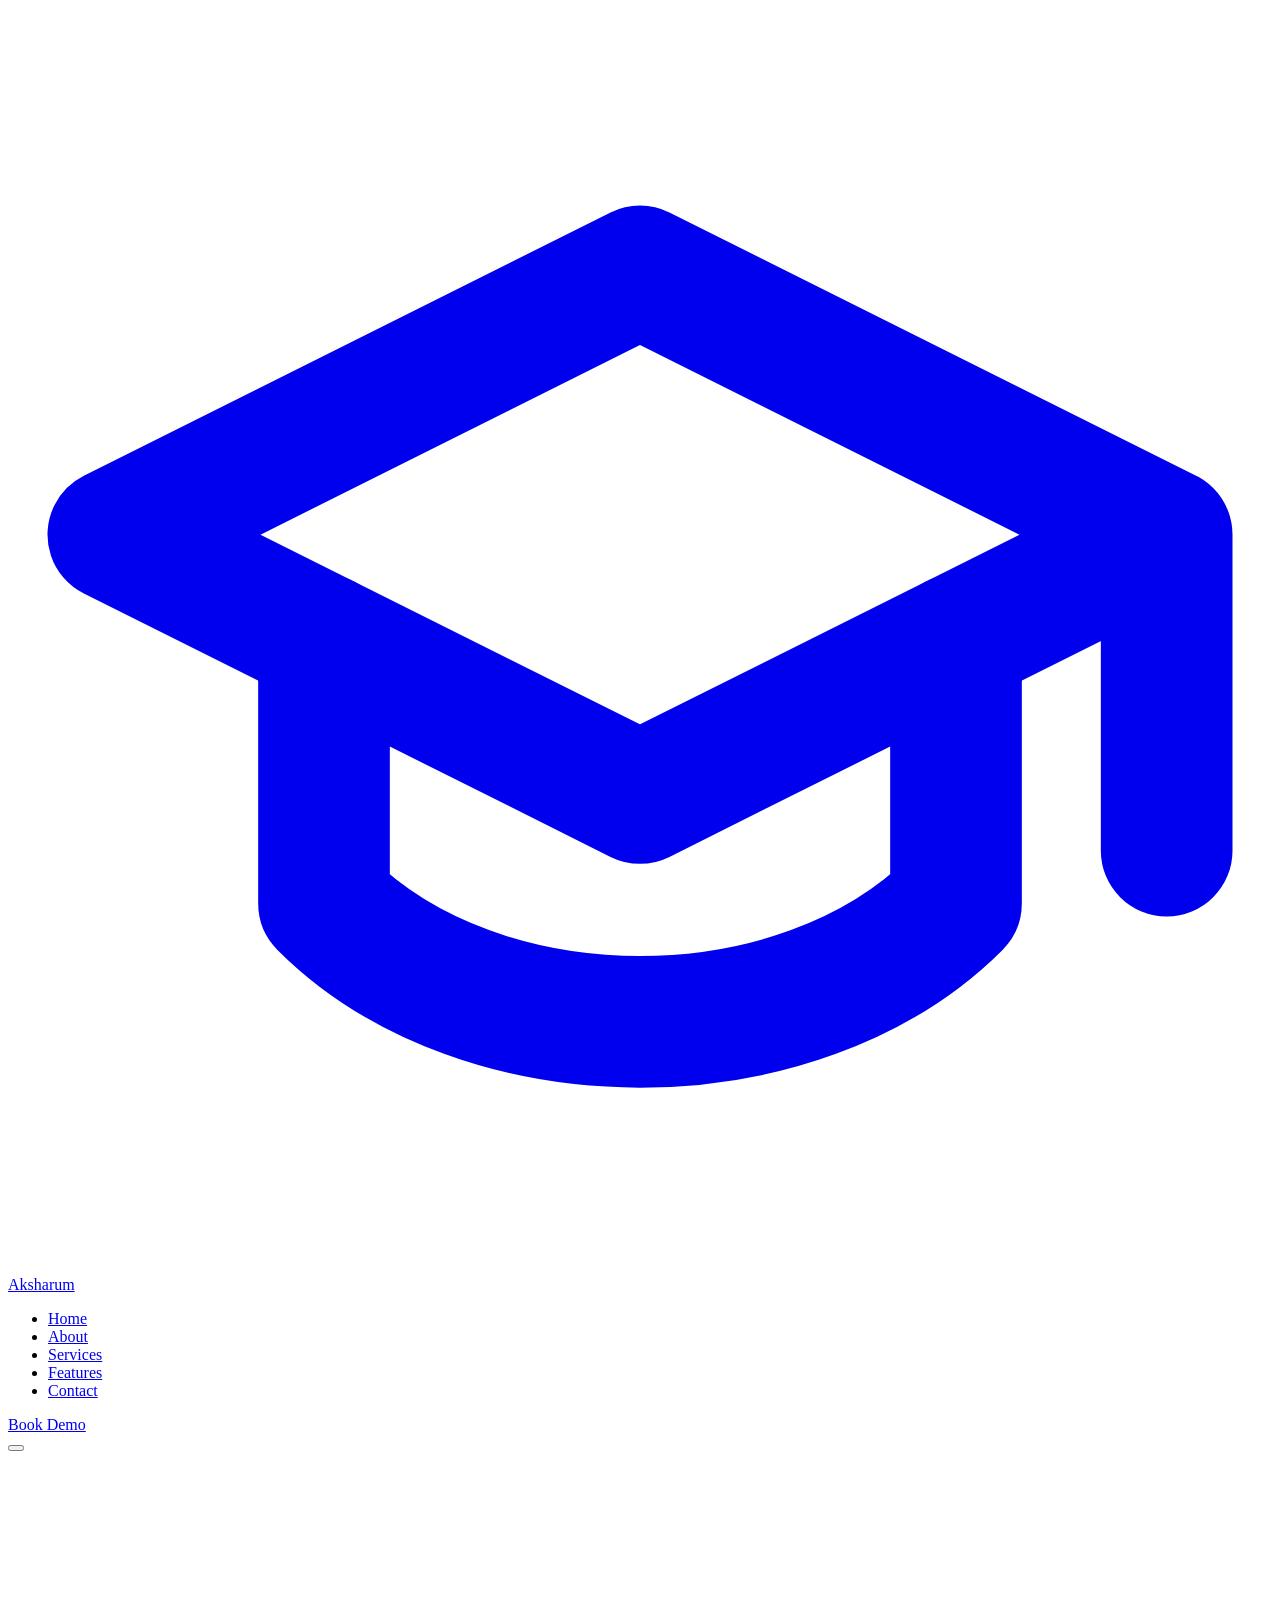
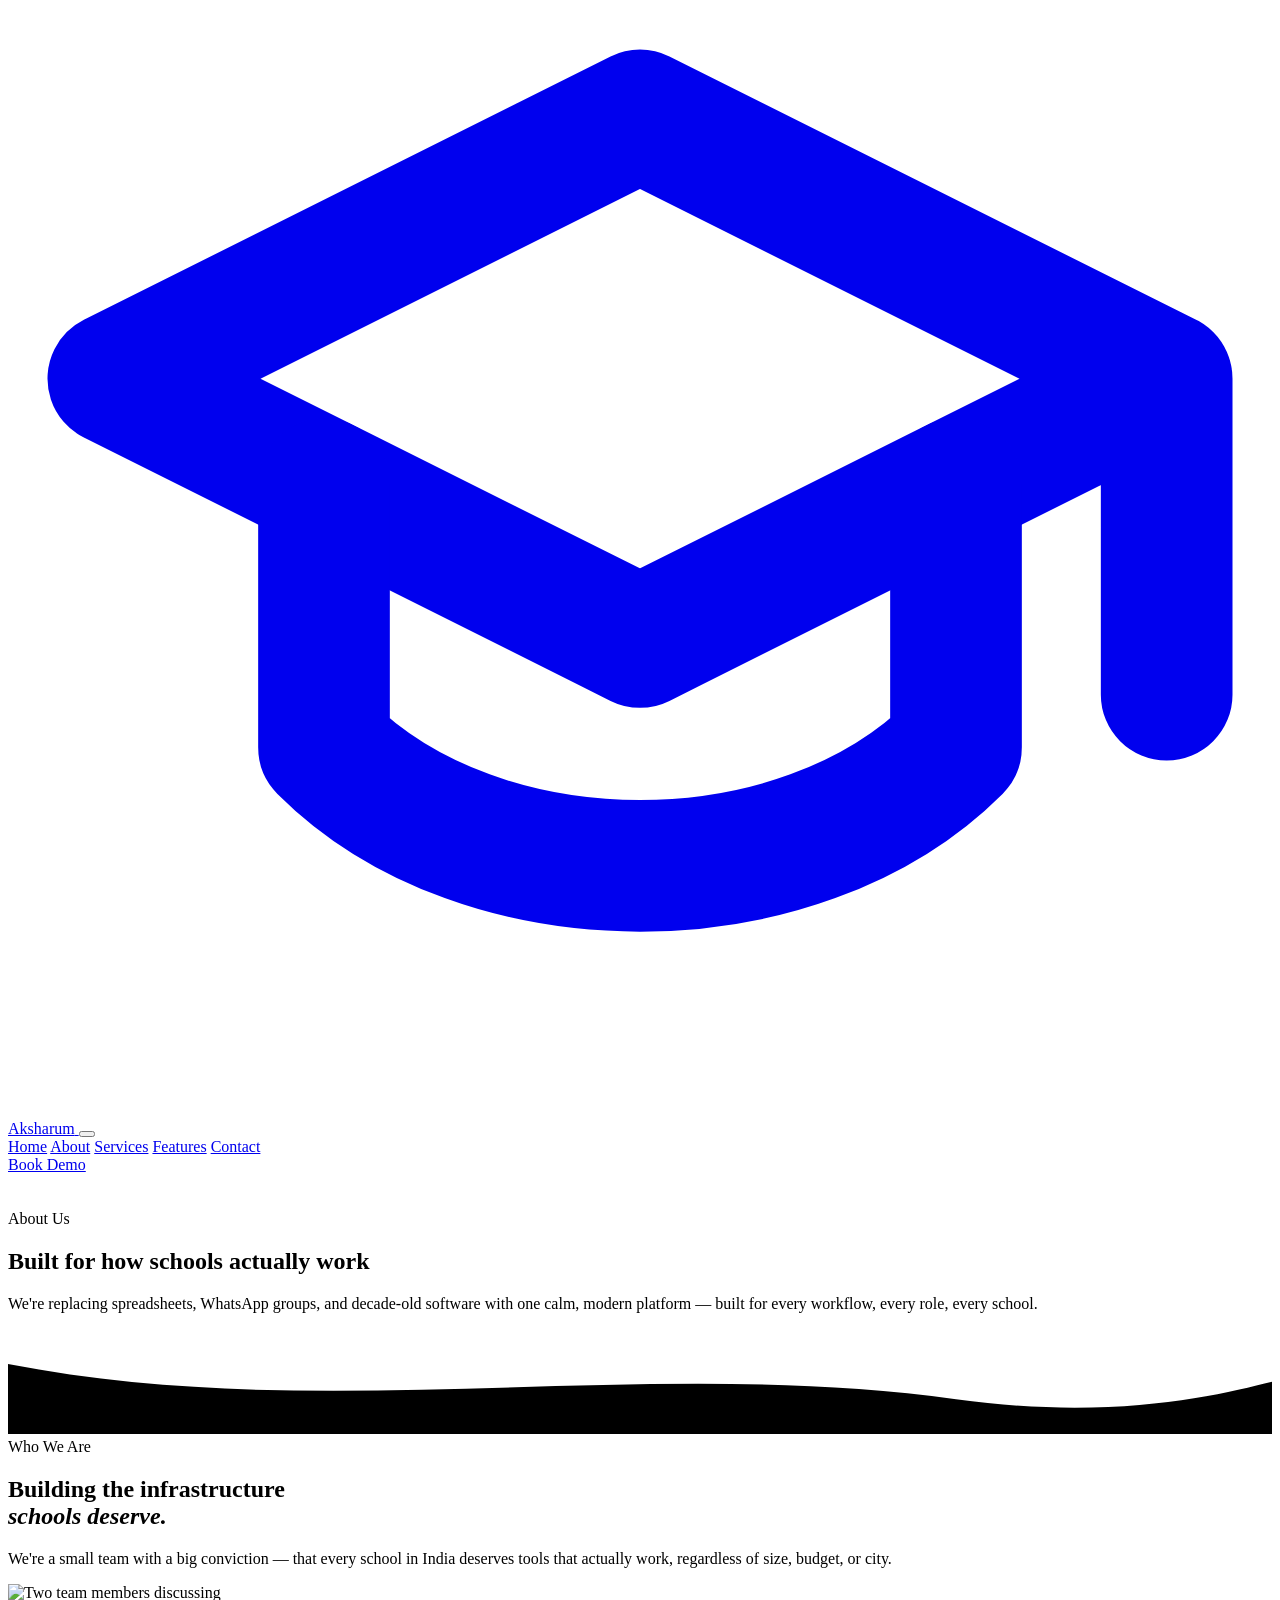
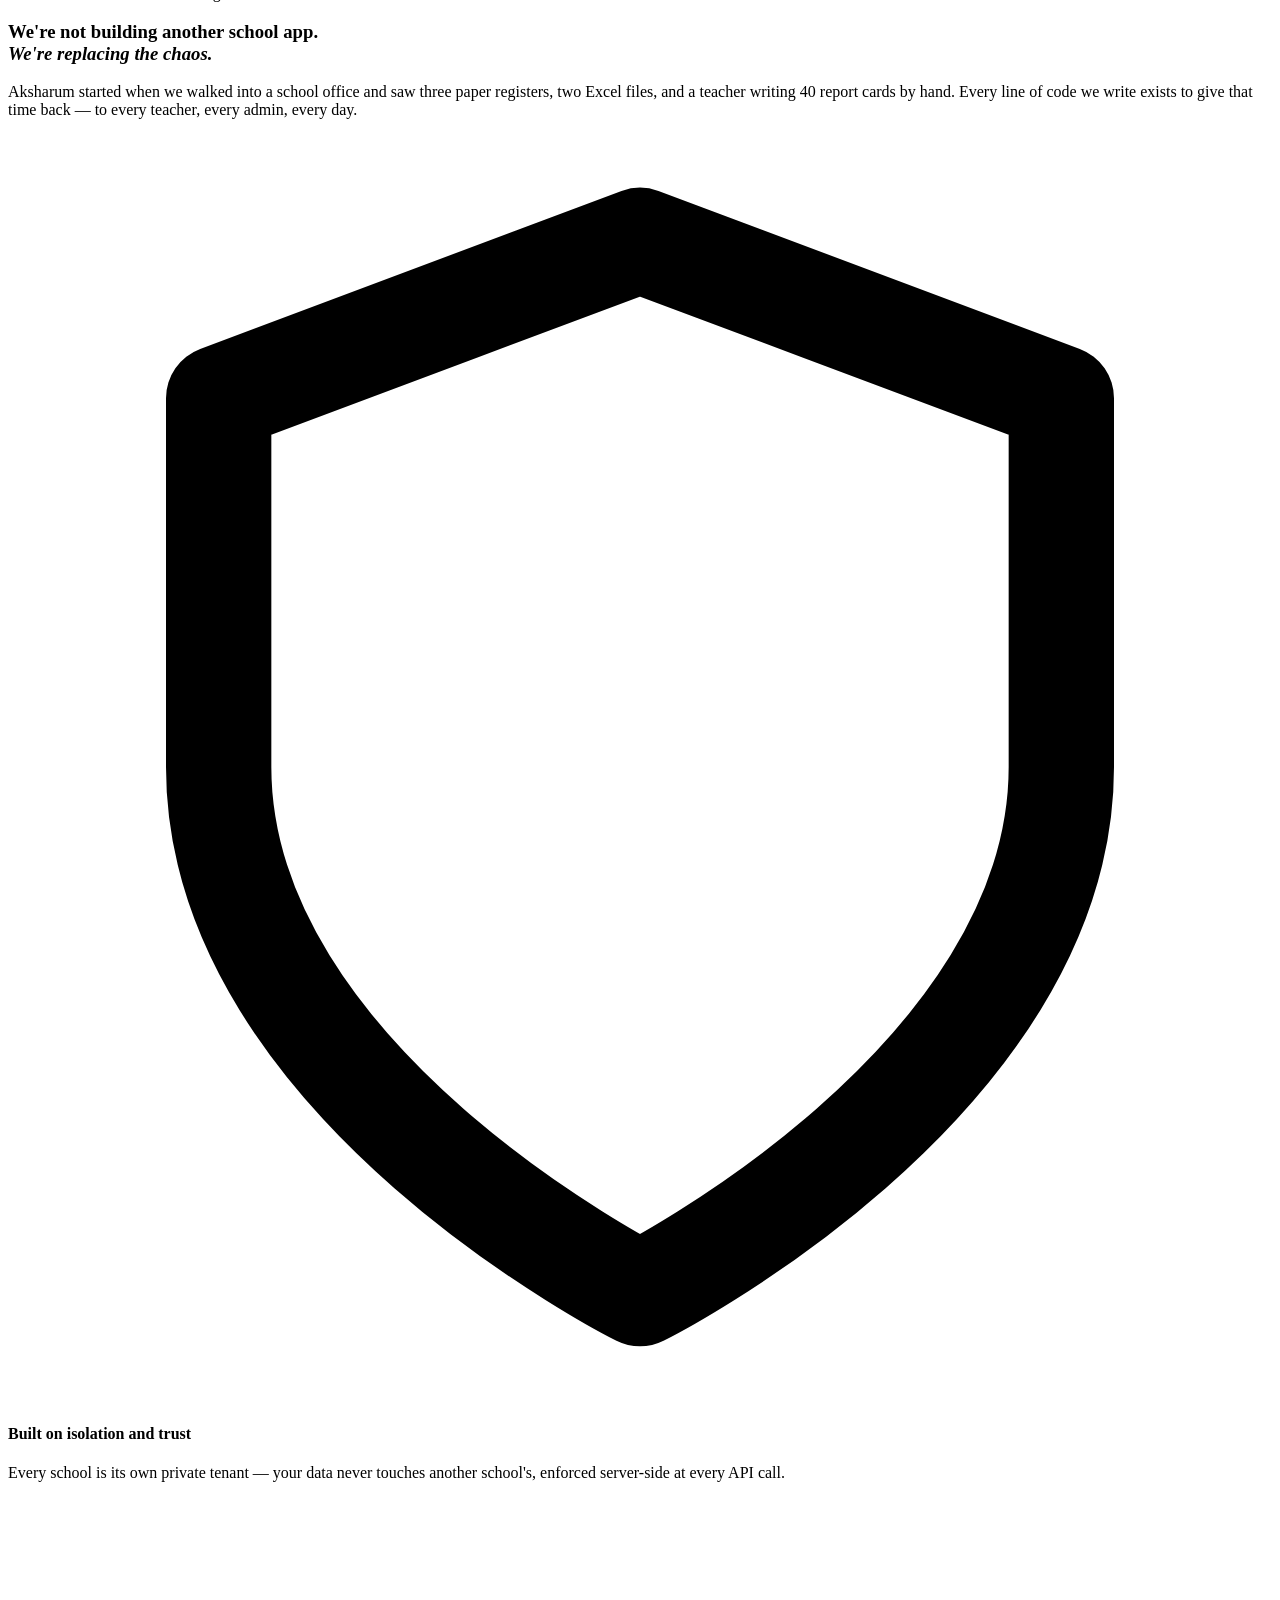
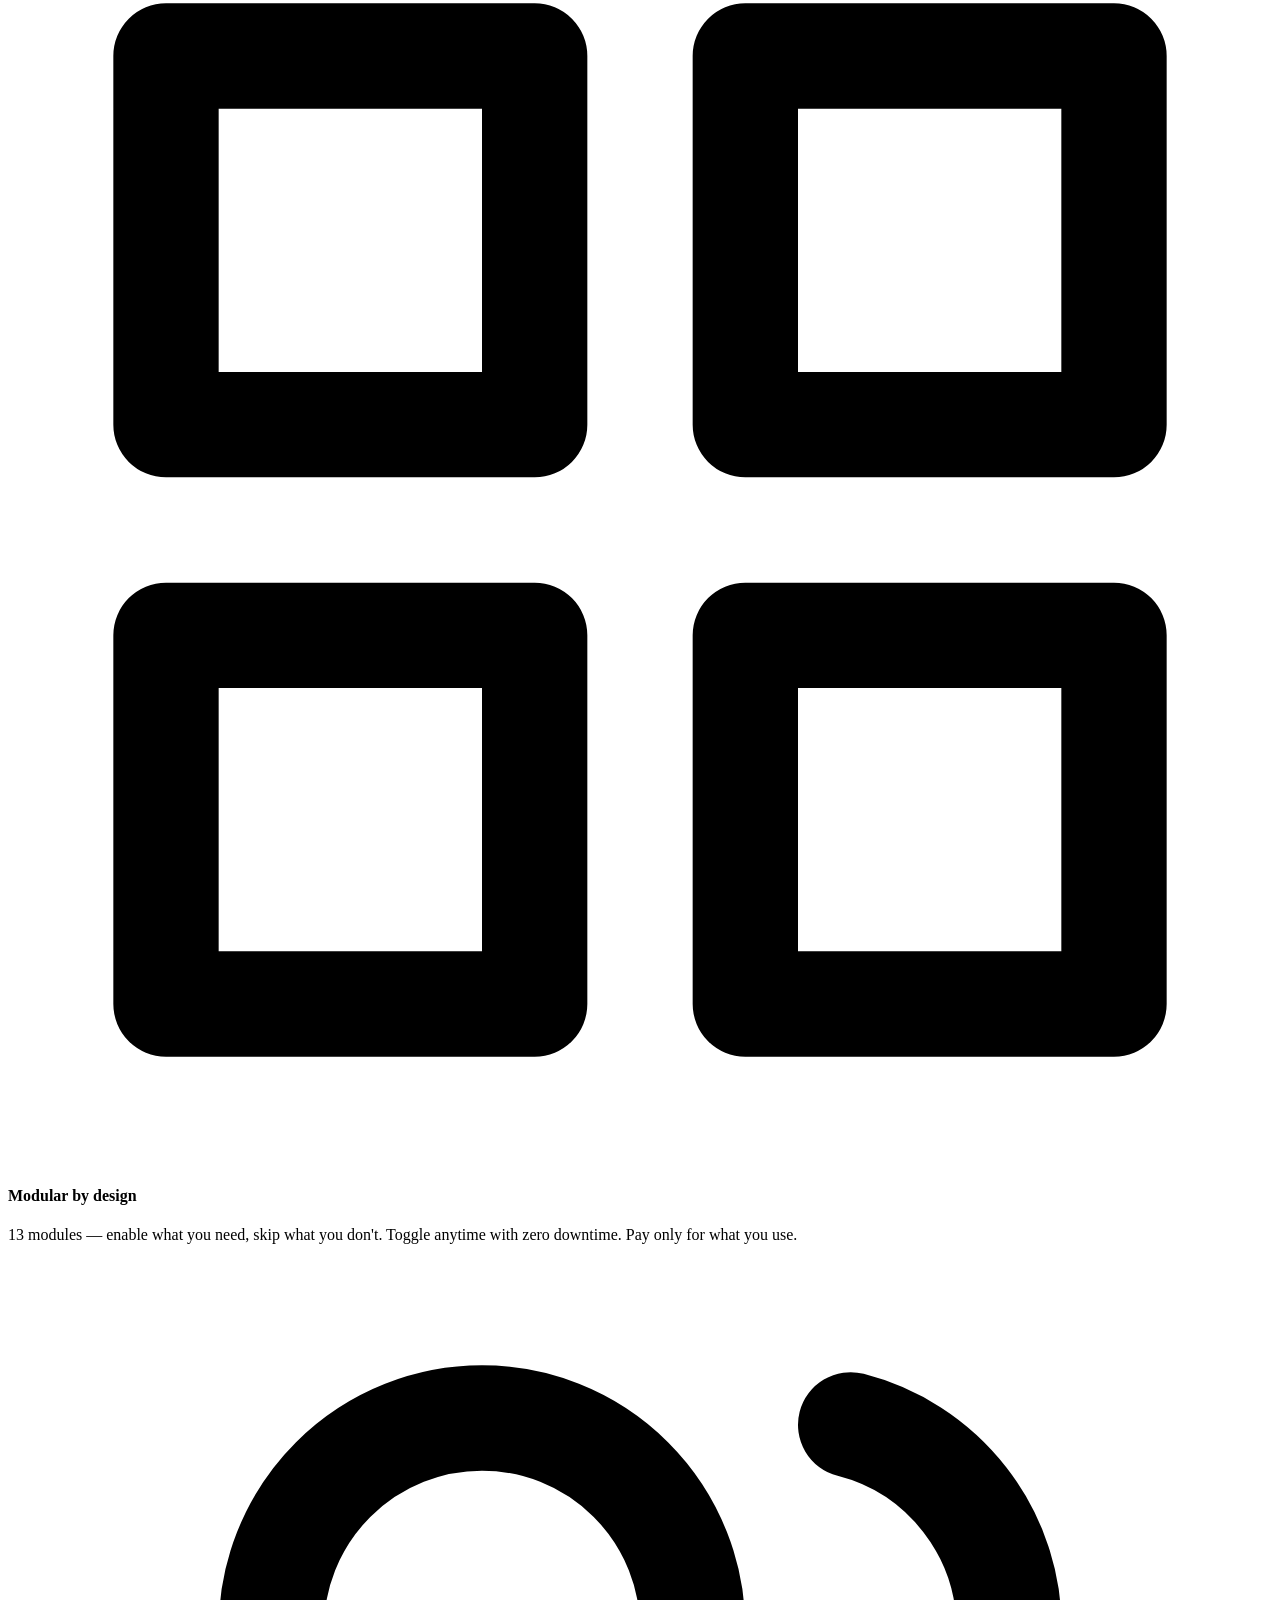
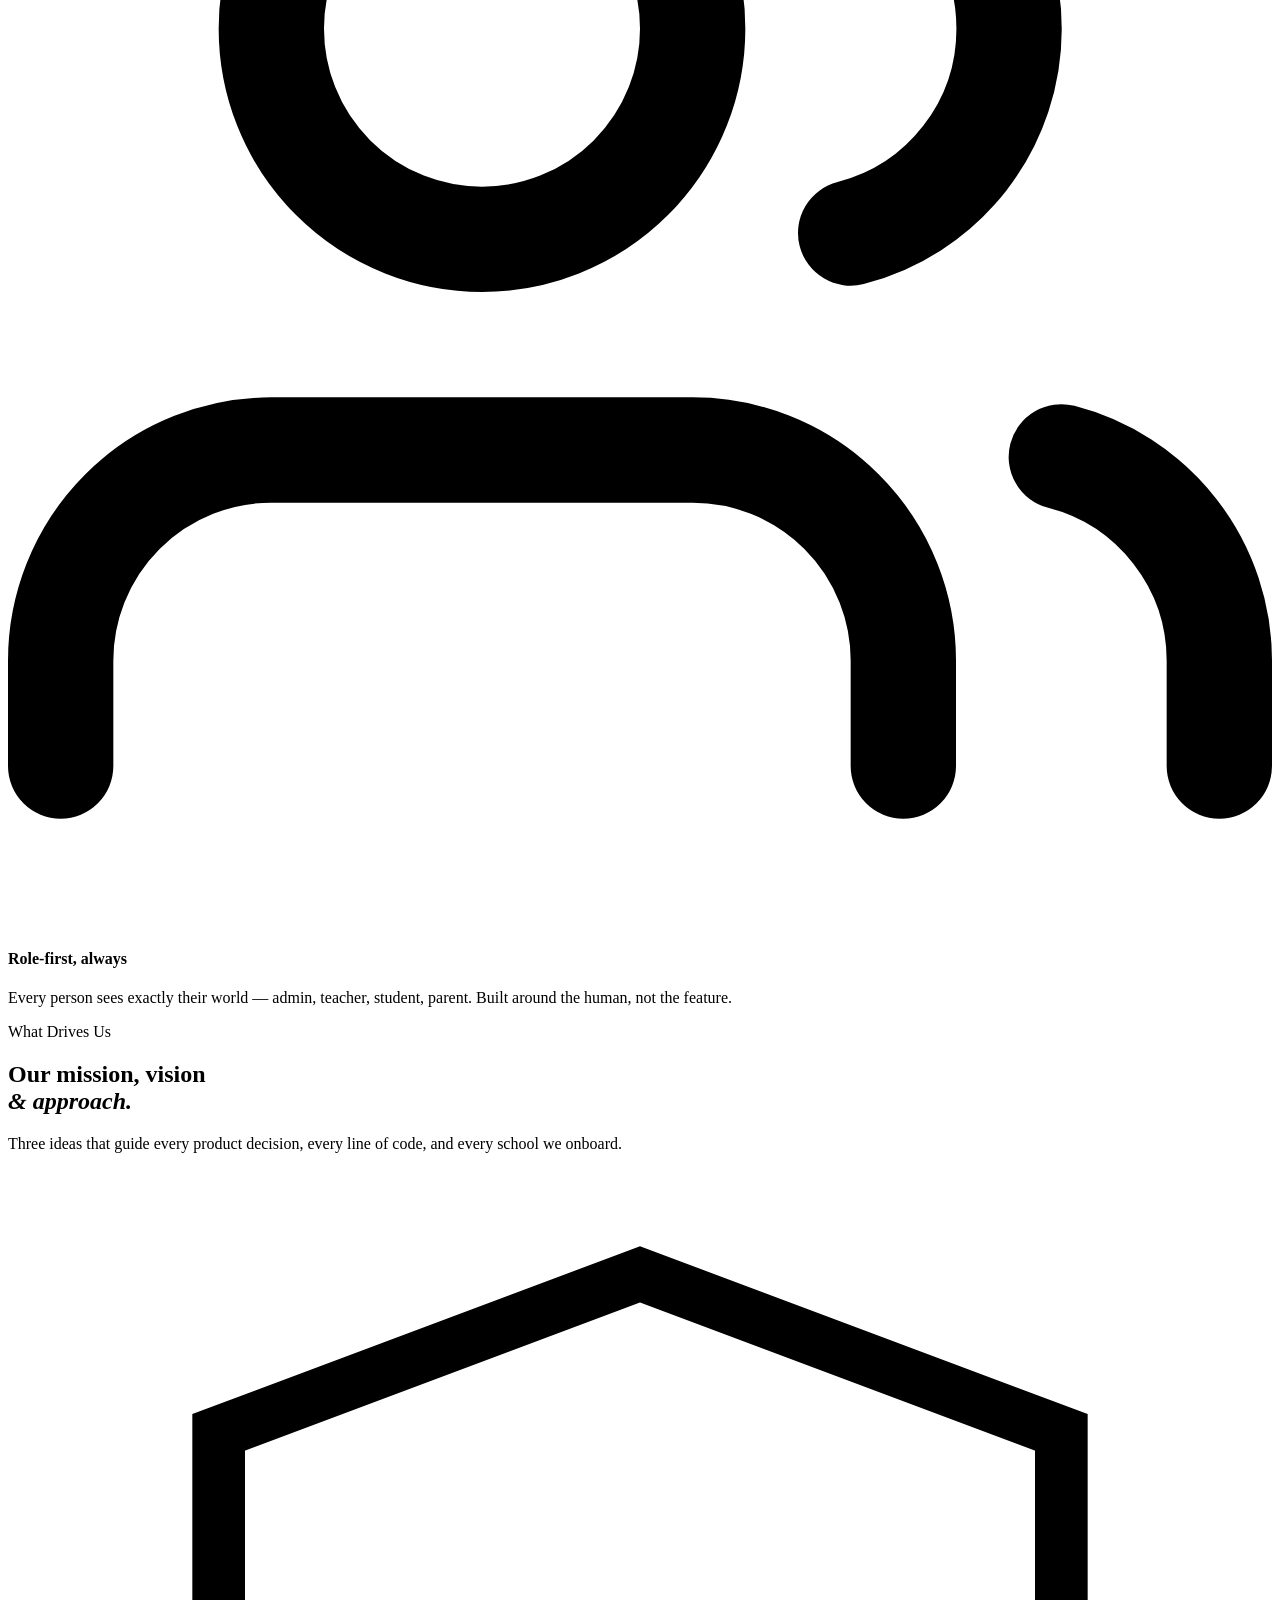
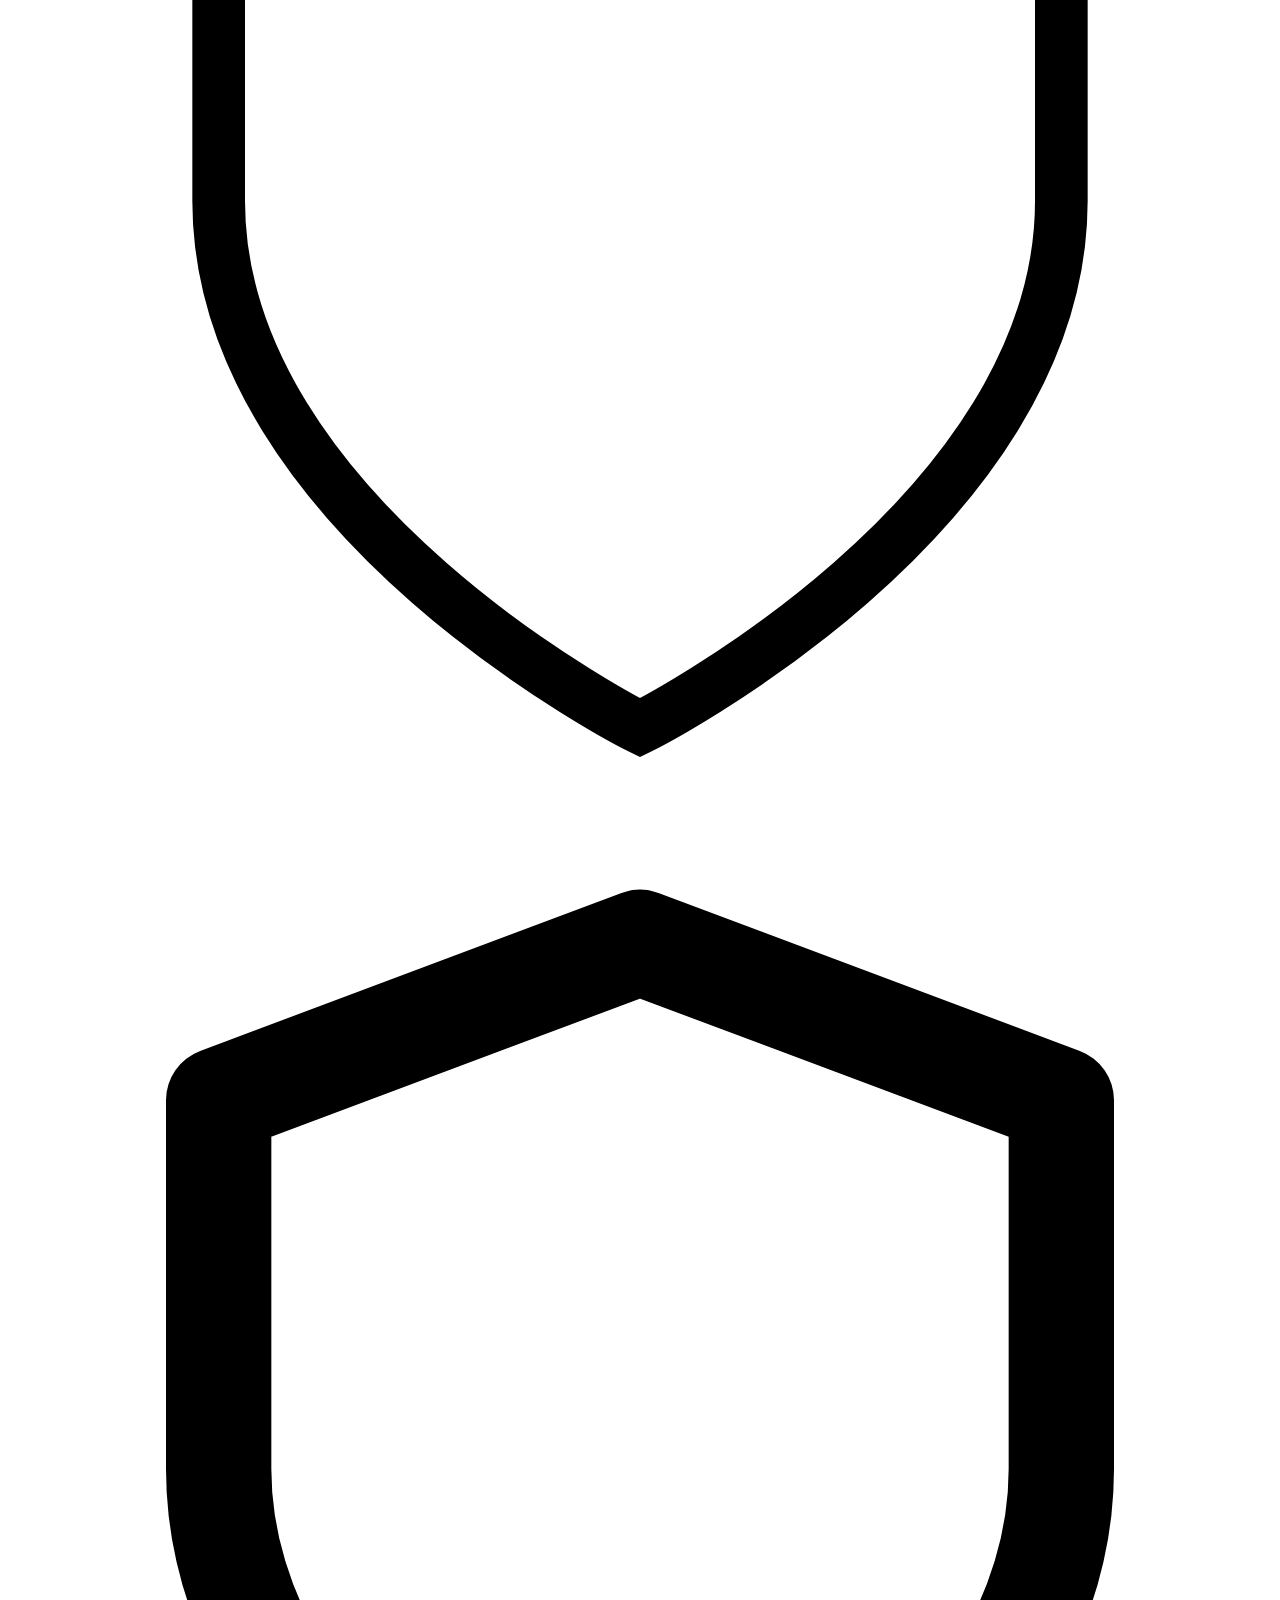
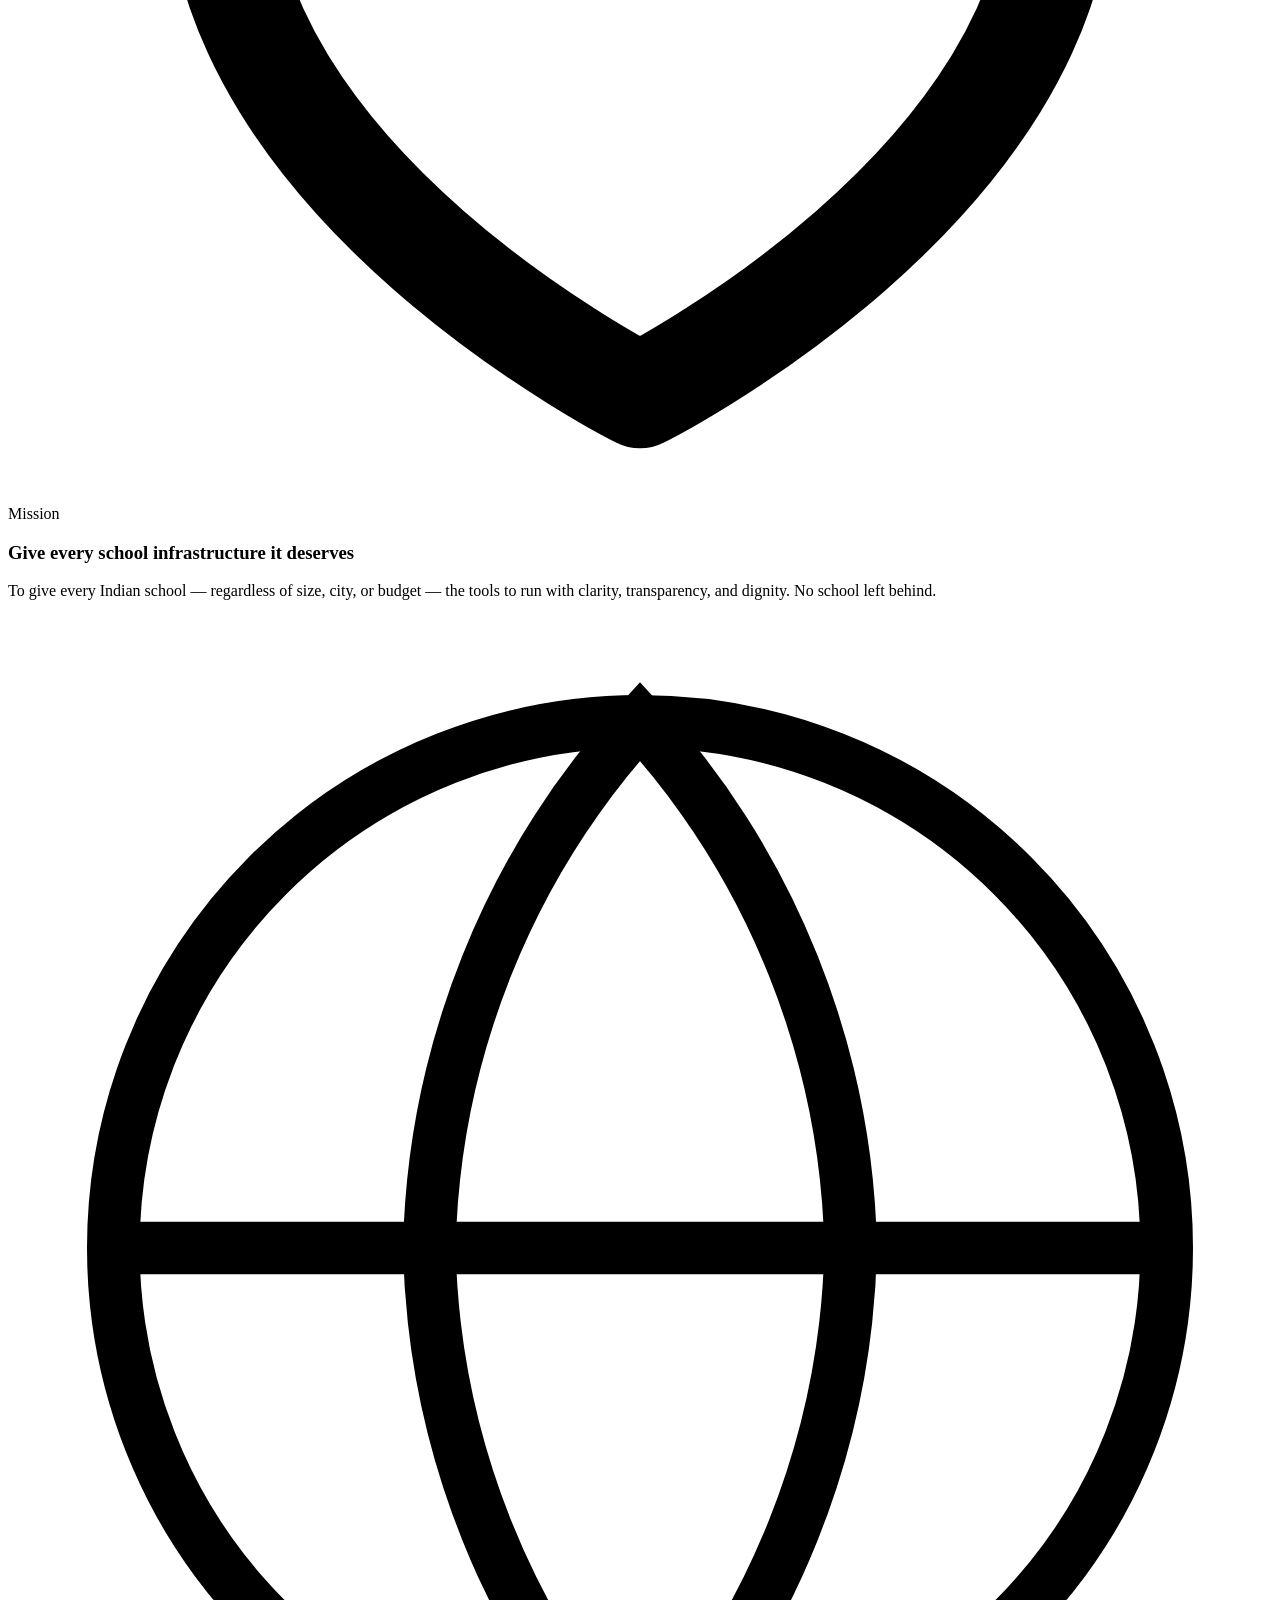
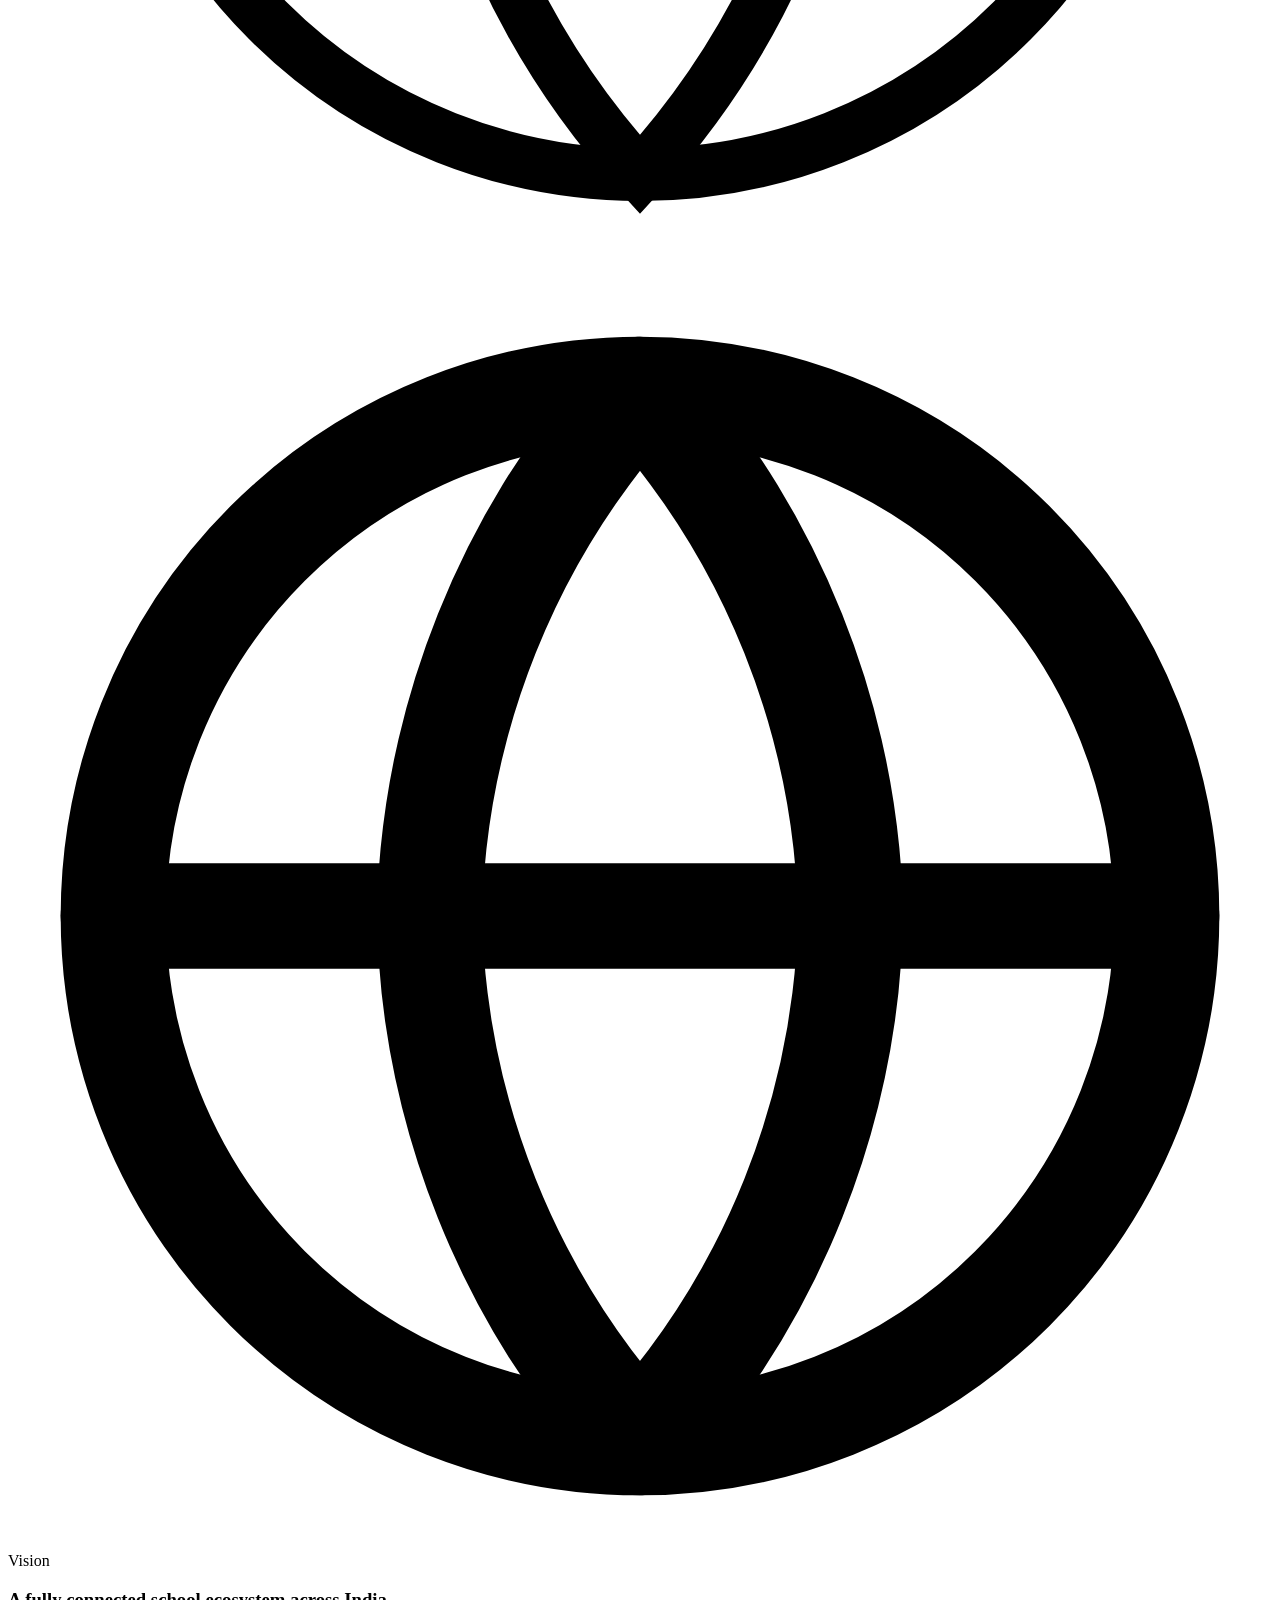
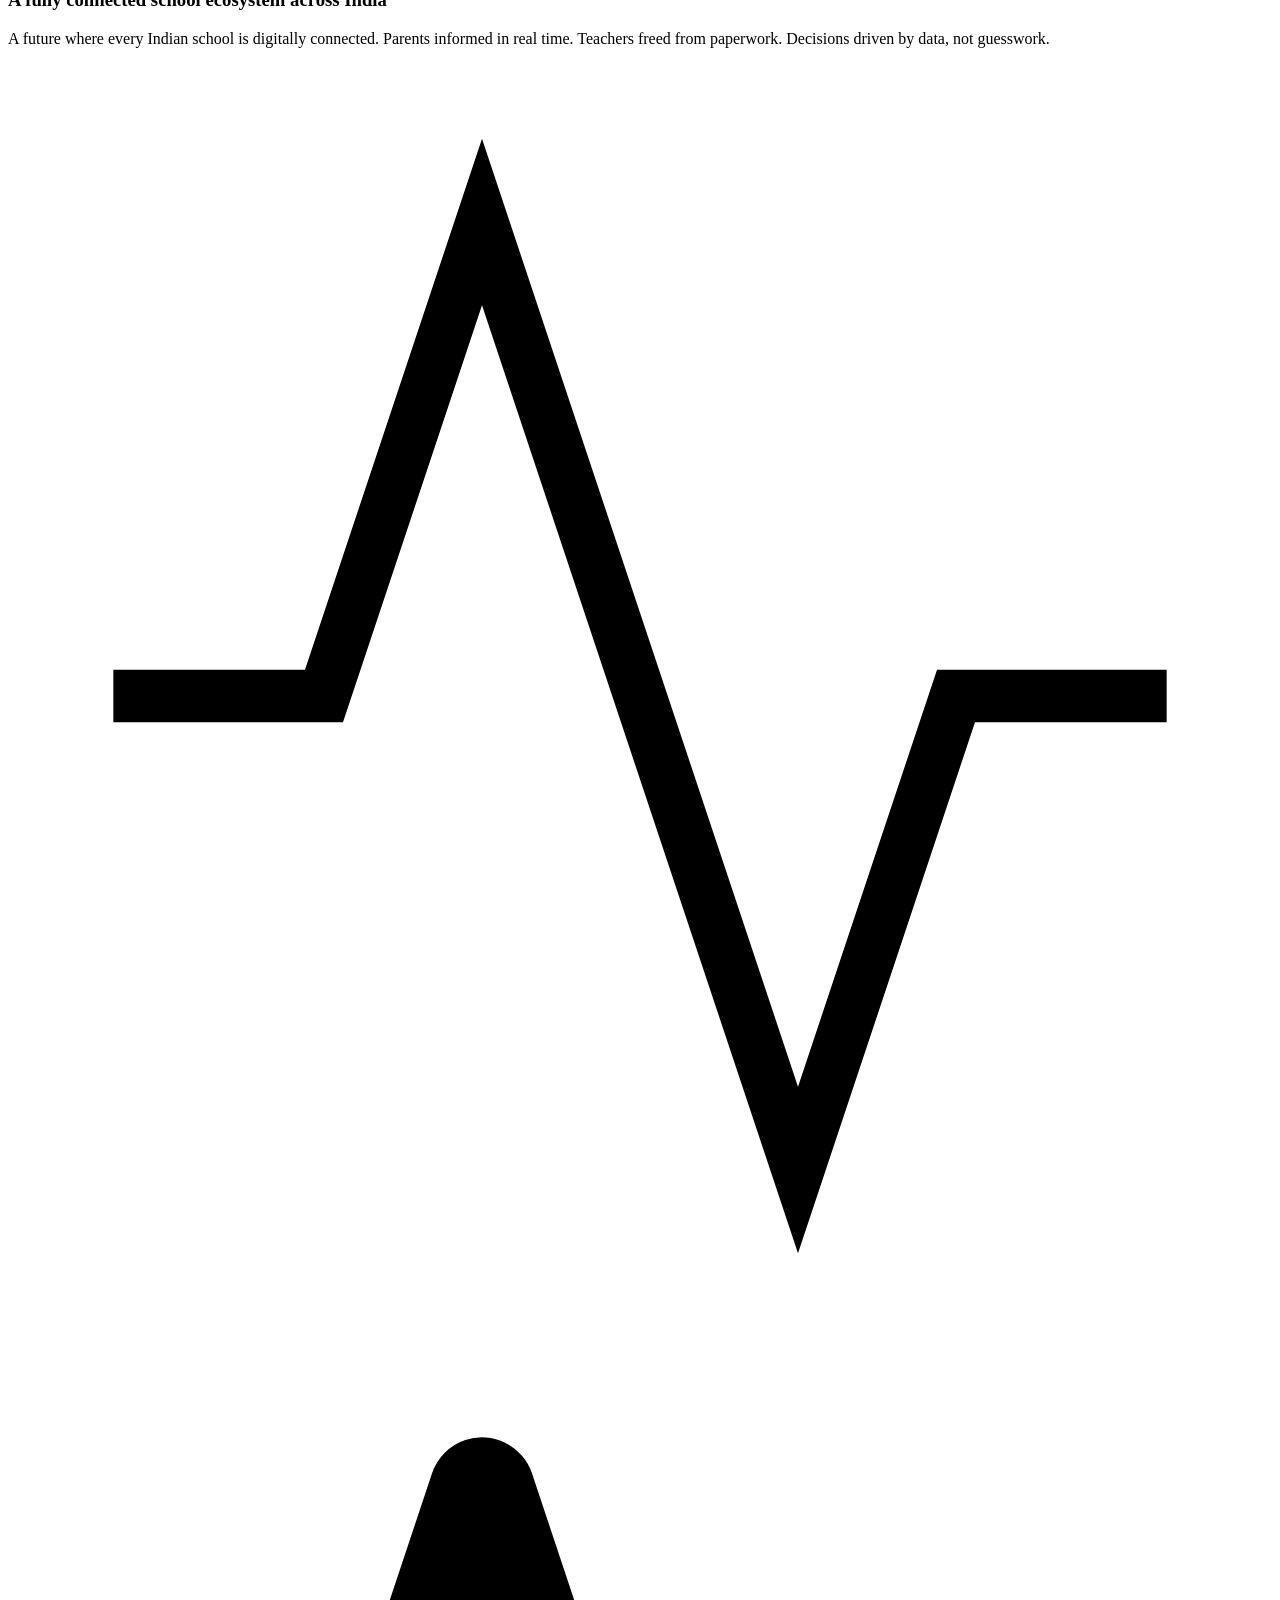
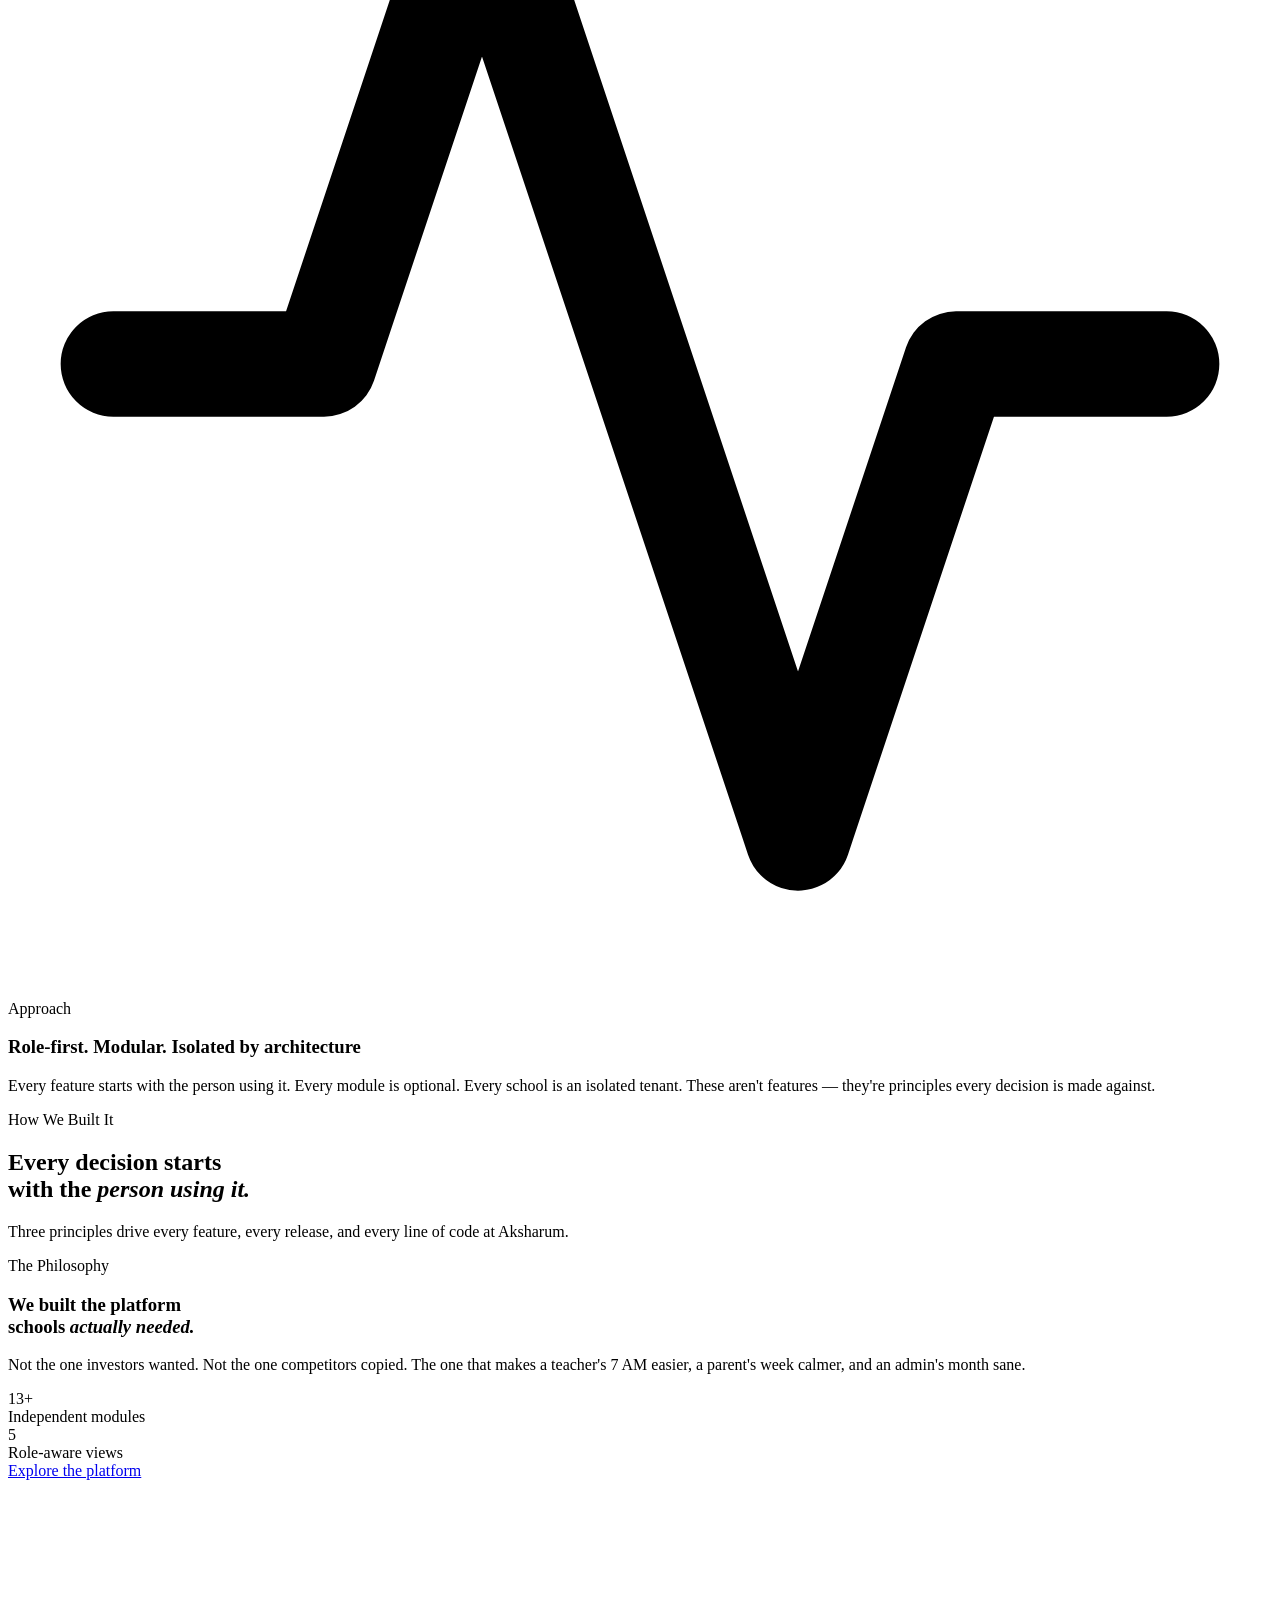
==== about.html @ 29dea9e6 "HTML pages" ====
<!DOCTYPE html>
<html lang="en">
<head>
<meta charset="UTF-8">
<meta name="viewport" content="width=device-width, initial-scale=1.0">
<title>About — Aksharum</title>
<link rel="preconnect" href="https://fonts.googleapis.com">
<link href="https://fonts.googleapis.com/css2?family=Playfair+Display:ital,wght@0,400;0,600;0,700;0,800;1,400;1,600;1,700&family=DM+Sans:ital,opsz,wght@0,9..40,300;0,9..40,400;0,9..40,500;0,9..40,600;0,9..40,700;1,9..40,400&display=swap" rel="stylesheet">
<link rel="stylesheet" href="/Aksharum/css/about.css">
<script src="https://cdnjs.cloudflare.com/ajax/libs/gsap/3.12.5/gsap.min.js"></script>
<script src="https://cdnjs.cloudflare.com/ajax/libs/gsap/3.12.5/ScrollTrigger.min.js"></script>
</head>
<body>

<!-- ════════════════════════════════════════════
     NAV — replace your existing <nav id="nav">...</nav> with this entire block
     ════════════════════════════════════════════ -->
<nav id="nav">
  <div class="nw">
    <a href="index.html" class="logo">
      <div class="lbox">
        <svg viewBox="0 0 24 24" fill="none" stroke="currentColor" stroke-width="2.5" stroke-linecap="round" stroke-linejoin="round">
          <path d="M22 10v6M2 10l10-5 10 5-10 5z"/>
          <path d="M6 12v5c3 3 9 3 12 0v-5"/>
        </svg>
      </div>
      <span class="logo-accent">Aksharum</span>
    </a>

    <!-- desktop links -->
    <ul class="nlinks">
      <li><a href="index.html">Home</a></li>
      <li><a href="about.html" class="active">About</a></li>
      <li><a href="services.html">Services</a></li>
      <li><a href="features.html">Features</a></li>
      <li><a href="contact.html">Contact</a></li>
    </ul>

    <!-- desktop CTA -->
    <div class="nright">
      <a href="demo.html" class="n-demo">Book Demo</a>
    </div>

    <!-- hamburger -->
    <button class="nav-toggle" id="navToggle" aria-label="Open menu" aria-expanded="false">
      <span></span>
      <span></span>
      <span></span>
    </button>
  </div>

  <!-- overlay -->
  <div class="nav-overlay" id="navOverlay"></div>

  <!-- mobile drawer -->
  <aside class="mobile-drawer" id="mobileDrawer" aria-hidden="true">
    <div class="drawer-head">
      <a href="index.html" class="drawer-logo">
        <div class="lbox">
          <svg viewBox="0 0 24 24" fill="none" stroke="currentColor" stroke-width="2.5" stroke-linecap="round" stroke-linejoin="round">
            <path d="M22 10v6M2 10l10-5 10 5-10 5z"/>
            <path d="M6 12v5c3 3 9 3 12 0v-5"/>
          </svg>
        </div>
        <span>Aksharum</span>
      </a>

      <button class="drawer-close" id="drawerClose" aria-label="Close menu">
        <span></span>
        <span></span>
      </button>
    </div>

    <div class="drawer-links">
      <a href="index.html">Home</a>
      <a href="about.html" class="active">About</a>
      <a href="services.html">Services</a>
      <a href="features.html">Features</a>
      <a href="contact.html">Contact</a>
    </div>

    <div class="drawer-bottom">
      <a href="demo.html" class="drawer-demo">Book Demo</a>
    </div>
  </aside>
</nav>

<!-- HERO -->
<section class="about-hero" id="aboutHero">
  <img class="hero-kite" id="heroKite" src="/Aksharum/_-removebg-preview.png" alt=""/>
  <div class="bg-orb bg-orb-left"></div>
  <div class="bg-orb bg-orb-right"></div>
  <div class="bg-orb bg-orb-mid"></div>
  <img class="hero-book" id="heroBook" src="School_Book_Clipart_-_Free_Png__Svg__Vector_Images___Neoclipart-removebg-preview.png" alt=""/>
  <div class="hero-inner">
    <div class="hero-eyebrow" id="hey">About Us</div>
    <h1 id="htitle">
      <span class="word">Built</span>
      <span class="word">for</span>
      <span class="word">how</span>
      <span class="word accent">schools</span>
      <span class="word">actually</span>
      <span class="word">work</span>
    </h1>
    <p class="sub" id="hsub">We're replacing spreadsheets, WhatsApp groups, and decade-old software with one calm, modern platform — built for every workflow, every role, every school.</p>
  </div>
  <svg class="hero-wave" viewBox="0 0 1440 120" preserveAspectRatio="none" xmlns="http://www.w3.org/2000/svg">
    <path d="M0,40 C360,110 720,30 1080,80 C1260,105 1380,75 1440,60 L1440,120 L0,120 Z"/>
  </svg>
</section>

<!-- ══ WHO WE ARE ══ -->
<section class="wwa-sec" id="wwaSec">
  <div class="wwa-hd" id="wwaHd">
    <div class="wwa-ey">Who We Are</div>
    <h2>Building the infrastructure<br><em>schools deserve.</em></h2>
    <p>We're a small team with a big conviction — that every school in India deserves tools that actually work, regardless of size, budget, or city.</p>
  </div>
  <div class="wwa-body">
    <div class="wwa-img-col" id="wwaImg">
      <img class="wwa-img" src="Gemini_Generated_Image_dnoboydnoboydnob-removebg-preview.png" alt="Two team members discussing">
    </div>
    <div class="wwa-right" id="wwaRight">
      <h3>We're not building another school app.<br><em>We're replacing the chaos.</em></h3>
      <p>Aksharum started when we walked into a school office and saw three paper registers, two Excel files, and a teacher writing 40 report cards by hand. Every line of code we write exists to give that time back — to every teacher, every admin, every day.</p>
      <div class="wwa-feats">
        <div class="wwa-feat">
          <div class="wwa-feat-ico"><svg viewBox="0 0 24 24" fill="none" stroke="currentColor" stroke-width="2" stroke-linecap="round" stroke-linejoin="round"><path d="M12 22s8-4 8-10V5l-8-3-8 3v7c0 6 8 10 8 10z"/></svg></div>
          <div>
            <h4>Built on isolation and trust</h4>
            <p>Every school is its own private tenant — your data never touches another school's, enforced server-side at every API call.</p>
          </div>
        </div>
        <div class="wwa-feat">
          <div class="wwa-feat-ico"><svg viewBox="0 0 24 24" fill="none" stroke="currentColor" stroke-width="2" stroke-linecap="round" stroke-linejoin="round"><rect x="3" y="3" width="7" height="7"/><rect x="14" y="3" width="7" height="7"/><rect x="14" y="14" width="7" height="7"/><rect x="3" y="14" width="7" height="7"/></svg></div>
          <div>
            <h4>Modular by design</h4>
            <p>13 modules — enable what you need, skip what you don't. Toggle anytime with zero downtime. Pay only for what you use.</p>
          </div>
        </div>
        <div class="wwa-feat">
          <div class="wwa-feat-ico"><svg viewBox="0 0 24 24" fill="none" stroke="currentColor" stroke-width="2" stroke-linecap="round" stroke-linejoin="round"><path d="M17 21v-2a4 4 0 00-4-4H5a4 4 0 00-4 4v2"/><circle cx="9" cy="7" r="4"/><path d="M23 21v-2a4 4 0 00-3-3.87"/><path d="M16 3.13a4 4 0 010 7.75"/></svg></div>
          <div>
            <h4>Role-first, always</h4>
            <p>Every person sees exactly their world — admin, teacher, student, parent. Built around the human, not the feature.</p>
          </div>
        </div>
      </div>
    </div>
  </div>
</section>

<!-- ══ MISSION VISION APPROACH ══ -->
<section class="mva-sec" id="mvaSec">
  <div class="mva-glow1"></div><div class="mva-glow2"></div>
  <div class="mva-inner">
    <div class="mva-hd" id="mvaHd">
      <div class="mva-ey">What Drives Us</div>
      <h2>Our mission, vision<br><em>&amp; approach.</em></h2>
      <p>Three ideas that guide every product decision, every line of code, and every school we onboard.</p>
    </div>
    <div class="mva-grid">
      <div class="mva-card" id="mvaC0">
        <div class="mva-card-spot"></div>
        <div class="mva-watermark"><svg viewBox="0 0 24 24" fill="none" stroke="currentColor" stroke-width="1"><path d="M12 22s8-4 8-10V5l-8-3-8 3v7c0 6 8 10 8 10z"/></svg></div>
        <div class="mva-ico"><svg viewBox="0 0 24 24" fill="none" stroke="currentColor" stroke-width="2" stroke-linecap="round" stroke-linejoin="round"><path d="M12 22s8-4 8-10V5l-8-3-8 3v7c0 6 8 10 8 10z"/></svg></div>
        <div class="mva-tag">Mission</div>
        <h3>Give every school infrastructure it deserves</h3>
        <p>To give every Indian school — regardless of size, city, or budget — the tools to run with clarity, transparency, and dignity. No school left behind.</p>
      </div>
      <div class="mva-card" id="mvaC1">
        <div class="mva-card-spot"></div>
        <div class="mva-watermark"><svg viewBox="0 0 24 24" fill="none" stroke="currentColor" stroke-width="1"><circle cx="12" cy="12" r="10"/><line x1="2" y1="12" x2="22" y2="12"/><path d="M12 2a15.3 15.3 0 014 10 15.3 15.3 0 01-4 10 15.3 15.3 0 01-4-10 15.3 15.3 0 014-10z"/></svg></div>
        <div class="mva-ico"><svg viewBox="0 0 24 24" fill="none" stroke="currentColor" stroke-width="2" stroke-linecap="round" stroke-linejoin="round"><circle cx="12" cy="12" r="10"/><line x1="2" y1="12" x2="22" y2="12"/><path d="M12 2a15.3 15.3 0 014 10 15.3 15.3 0 01-4 10 15.3 15.3 0 01-4-10 15.3 15.3 0 014-10z"/></svg></div>
        <div class="mva-tag">Vision</div>
        <h3>A fully connected school ecosystem across India</h3>
        <p>A future where every Indian school is digitally connected. Parents informed in real time. Teachers freed from paperwork. Decisions driven by data, not guesswork.</p>
      </div>
      <div class="mva-card" id="mvaC2">
        <div class="mva-card-spot"></div>
        <div class="mva-watermark"><svg viewBox="0 0 24 24" fill="none" stroke="currentColor" stroke-width="1"><polyline points="22 12 18 12 15 21 9 3 6 12 2 12"/></svg></div>
        <div class="mva-ico"><svg viewBox="0 0 24 24" fill="none" stroke="currentColor" stroke-width="2" stroke-linecap="round" stroke-linejoin="round"><polyline points="22 12 18 12 15 21 9 3 6 12 2 12"/></svg></div>
        <div class="mva-tag">Approach</div>
        <h3>Role-first. Modular. Isolated by architecture</h3>
        <p>Every feature starts with the person using it. Every module is optional. Every school is an isolated tenant. These aren't features — they're principles every decision is made against.</p>
      </div>
    </div>
  </div>
</section>

<!-- ══ HOW WE BUILT IT ══ -->
<section class="hwb-sec" id="hwbSec">
  <div class="hwb-inner">
    <div class="hwb-hd" id="hwbHd">
      <div class="hwb-ey">How We Built It</div>
      <h2>Every decision starts<br>with the <em>person using it.</em></h2>
      <p>Three principles drive every feature, every release, and every line of code at Aksharum.</p>
    </div>

    <div class="hwb-body">
      <!-- LEFT — anchor card -->
      <div class="hwb-left" id="hwbLeft">
        <div class="hwb-left-card">
          <div class="hwb-left-ey">The Philosophy</div>
          <h3>We built the platform<br>schools <em>actually needed.</em></h3>
          <p>Not the one investors wanted. Not the one competitors copied. The one that makes a teacher's 7 AM easier, a parent's week calmer, and an admin's month sane.</p>
          <div class="hwb-stat-block">
            <div class="hwb-stat">
              <div class="hwb-stat-num">13<span>+</span></div>
              <div class="hwb-stat-lbl">Independent modules</div>
            </div>
            <div class="hwb-stat-divider"></div>
            <div class="hwb-stat">
              <div class="hwb-stat-num">5</div>
              <div class="hwb-stat-lbl">Role-aware views</div>
            </div>
          </div>
          <a href="index.html#featuresSec" class="hwb-link">
            Explore the platform
            <svg viewBox="0 0 24 24" fill="none" stroke="currentColor" stroke-width="2.5" stroke-linecap="round" stroke-linejoin="round"><line x1="5" y1="12" x2="19" y2="12"/><polyline points="12 5 19 12 12 19"/></svg>
          </a>
        </div>
      </div>

      <!-- RIGHT — timeline (icons centered on the line) -->
      <div class="hwb-tline" id="hwbTline">
        <div class="hwb-tline-fill" id="hwbFill"></div>

        <div class="hwb-item" id="hwbi0">
          <div class="hwb-dot">
            <svg viewBox="0 0 24 24" fill="none" stroke="currentColor" stroke-width="2" stroke-linecap="round" stroke-linejoin="round"><path d="M17 21v-2a4 4 0 00-4-4H5a4 4 0 00-4 4v2"/><circle cx="9" cy="7" r="4"/><path d="M23 21v-2a4 4 0 00-3-3.87"/><path d="M16 3.13a4 4 0 010 7.75"/></svg>
          </div>
          <div class="hwb-content">
            <div class="hwb-label">Principle 01</div>
            <h4>Role-first, always</h4>
            <p>Every feature begins with one question: who will use this, and what do they actually need? The answer shapes everything — from the database schema to the button label.</p>
          </div>
        </div>

        <div class="hwb-item" id="hwbi1">
          <div class="hwb-dot">
            <svg viewBox="0 0 24 24" fill="none" stroke="currentColor" stroke-width="2" stroke-linecap="round" stroke-linejoin="round"><rect x="3" y="3" width="7" height="7"/><rect x="14" y="3" width="7" height="7"/><rect x="14" y="14" width="7" height="7"/><rect x="3" y="14" width="7" height="7"/></svg>
          </div>
          <div class="hwb-content">
            <div class="hwb-label">Principle 02</div>
            <h4>Modular by conviction</h4>
            <p>Schools are different. A 60-student rural school has nothing in common with a 4,000-student urban campus. We built 13 independent modules so each school can compose exactly the platform it needs.</p>
          </div>
        </div>

        <div class="hwb-item" id="hwbi2">
          <div class="hwb-dot">
            <svg viewBox="0 0 24 24" fill="none" stroke="currentColor" stroke-width="2" stroke-linecap="round" stroke-linejoin="round"><rect x="3" y="11" width="18" height="11" rx="2" ry="2"/><path d="M7 11V7a5 5 0 0110 0v4"/></svg>
          </div>
          <div class="hwb-content">
            <div class="hwb-label">Principle 03</div>
            <h4>Isolated by architecture</h4>
            <p>Privacy isn't a feature you toggle on. Every school runs in its own isolated tenant. Every API route validates school identity server-side. Your data never touches another institution — not by policy, by code.</p>
          </div>
        </div>

      </div>
    </div>
  </div>
</section>

<!-- ══ THINGS WE WON'T COMPROMISE ON ══ -->
<section class="twco-sec" id="twcoSec">
  <div class="twco-inner">
    <div class="twco-hd" id="twcoHd">
      <div class="twco-ey">Non-Negotiables</div>
      <h2>Things we will <em>never</em><br>compromise on.</h2>
      <p>Four commitments that every decision at Aksharum is held against — without exception.</p>
    </div>
    <div class="twco-grid">

      <div class="twco-card" id="tc0">
        <div class="twco-card-inner">
          <div class="twco-ico">
            <svg viewBox="0 0 24 24" fill="none" stroke="currentColor" stroke-width="2" stroke-linecap="round" stroke-linejoin="round"><path d="M12 22s8-4 8-10V5l-8-3-8 3v7c0 6 8 10 8 10z"/></svg>
          </div>
          <div class="twco-num">01</div>
          <h3>Your data is yours. Always.</h3>
          <p>No analytics sold. No data shared with third parties. No exceptions. What happens in your school stays in your school — guaranteed by architecture, not just policy.</p>
          <div class="twco-tag">Data Sovereignty</div>
        </div>
      </div>

      <div class="twco-card" id="tc1">
        <div class="twco-card-inner">
          <div class="twco-ico">
            <svg viewBox="0 0 24 24" fill="none" stroke="currentColor" stroke-width="2" stroke-linecap="round" stroke-linejoin="round"><rect x="3" y="11" width="18" height="11" rx="2" ry="2"/><path d="M7 11V7a5 5 0 0110 0v4"/></svg>
          </div>
          <div class="twco-num">02</div>
          <h3>Security is not a feature.</h3>
          <p>Every route validated server-side. Every action logged. Role enforcement lives in the API — not the front-end. There are no shortcuts, no workarounds, no "we'll fix it later."</p>
          <div class="twco-tag">Zero Trust</div>
        </div>
      </div>

      <div class="twco-card" id="tc2">
        <div class="twco-card-inner">
          <div class="twco-ico">
            <svg viewBox="0 0 24 24" fill="none" stroke="currentColor" stroke-width="2" stroke-linecap="round" stroke-linejoin="round"><circle cx="12" cy="12" r="10"/><line x1="12" y1="8" x2="12" y2="12"/><line x1="12" y1="16" x2="12.01" y2="16"/></svg>
          </div>
          <div class="twco-num">03</div>
          <h3>Simplicity is non-negotiable.</h3>
          <p>If a teacher needs a manual to mark attendance, we failed. If a parent can't find their child's results in three taps, we failed. Ease of use isn't UX polish — it's our core obligation.</p>
          <div class="twco-tag">Human-First</div>
        </div>
      </div>

      <div class="twco-card" id="tc3">
        <div class="twco-card-inner">
          <div class="twco-ico">
            <svg viewBox="0 0 24 24" fill="none" stroke="currentColor" stroke-width="2" stroke-linecap="round" stroke-linejoin="round"><circle cx="12" cy="12" r="10"/><line x1="2" y1="12" x2="22" y2="12"/><path d="M12 2a15.3 15.3 0 014 10 15.3 15.3 0 01-4 10 15.3 15.3 0 01-4-10 15.3 15.3 0 014-10z"/></svg>
          </div>
          <div class="twco-num">04</div>
          <h3>No school left behind.</h3>
          <p>50 students or 5,000 — the same platform, the same quality, the same respect. We don't build tiers. We don't have "enterprise" features. Every school gets everything Aksharum has to offer.</p>
          <div class="twco-tag">Universal Access</div>
        </div>
      </div>

    </div>
  </div>
</section>

<!-- ══ VALUES ══ -->
<section class="abv-sec" id="abvSec">
  <div class="abv-inner">
    <div class="abv-hd" id="abvHd">
      <div class="abv-ey">Our Values</div>
      <h2>What we stand for,<br><em>every single day.</em></h2>
    </div>
    <div class="abv-grid">
      <div class="abv-item"><div class="abv-word">Transparency</div><p>Honest pricing, honest limitations, honest conversations. No fine print surprises.</p></div>
      <div class="abv-item"><div class="abv-word">Reliability</div><p>99% uptime is the floor, not the goal. Schools can't afford downtime — we engineer accordingly.</p></div>
      <div class="abv-item"><div class="abv-word">Simplicity</div><p>Every screen designed to make sense the first time, without a tutorial or a support call.</p></div>
      <div class="abv-item"><div class="abv-word">Ownership</div><p>We take full responsibility for what we ship. When something breaks, we fix it. No excuses.</p></div>
      <div class="abv-item"><div class="abv-word">Inclusivity</div><p>Built for every school, everywhere — not just big-city private schools.</p></div>
      <div class="abv-item"><div class="abv-word">Accountability</div><p>Clear records, clear actions, clear outcomes — for our users and for ourselves.</p></div>
    </div>
  </div>
</section>

<!-- ══ FINAL CTA ══ -->
<section class="ab-final-cta" id="abFinalCta">
  <div class="ab-final-inner">
    <div class="ab-final-left">
      <div class="ab-final-ey">Ready to see it?</div>
      <h2>See Aksharum<br><em>in action.</em></h2>
      <p>A 30-minute personalised walkthrough of the modules that matter for your school. No commitment, no sales pressure — just an honest look at what we're building.</p>
    </div>
    <div class="ab-final-right">
      <a href="demo.html" class="ab-final-btn-pri">
        Book a Live Demo
        <svg viewBox="0 0 24 24" fill="none" stroke="currentColor" stroke-width="2.5" stroke-linecap="round" stroke-linejoin="round"><line x1="5" y1="12" x2="19" y2="12"/><polyline points="12 5 19 12 12 19"/></svg>
      </a>
      <p class="ab-final-note">We respond within one business day.</p>
    </div>
  </div>
</section>

<!-- FOOTER -->
<footer>
  <div class="fw">
    <div class="f-top"><div class="f-brand-name"><span>Aksharum</span></div><div class="f-tagline">The modern operating system for educational institutions — built for schools of every size.</div></div>
    <div class="fgrid">
      <div class="fcol"><h4>Platform</h4><ul><li><a href="features.html">Features</a></li><li><a href="services.html">Services</a></li><li><a href="demo.html">Book a Demo</a></li></ul></div>
      <div class="fcol"><h4>Company</h4><ul><li><a href="about.html">About Us</a></li><li><a href="career.html">Careers</a></li><li><a href="contact.html">Contact Us</a></li></ul></div>
      <div class="fcol"><h4>Social Media</h4><ul>
        <li><a href="mailto:hello@school2.app"><svg viewBox="0 0 24 24" fill="none" stroke="currentColor" stroke-width="2" stroke-linecap="round" stroke-linejoin="round"><path d="M4 4h16c1.1 0 2 .9 2 2v12c0 1.1-.9 2-2 2H4c-1.1 0-2-.9-2-2V6c0-1.1.9-2 2-2z"/><polyline points="22,6 12,13 2,6"/></svg>hello@school2.app</a></li>
        <li><a href="#"><svg viewBox="0 0 24 24" fill="none" stroke="currentColor" stroke-width="2" stroke-linecap="round" stroke-linejoin="round"><rect x="2" y="2" width="20" height="20" rx="5"/><path d="M16 11.37A4 4 0 1112.63 8 4 4 0 0116 11.37z"/><line x1="17.5" y1="6.5" x2="17.51" y2="6.5"/></svg>Instagram</a></li>
        <li><a href="#"><svg viewBox="0 0 24 24" fill="currentColor"><path d="M20.447 20.452h-3.554v-5.569c0-1.328-.027-3.037-1.852-3.037-1.853 0-2.136 1.445-2.136 2.939v5.667H9.351V9h3.414v1.561h.046c.477-.9 1.637-1.85 3.37-1.85 3.601 0 4.267 2.37 4.267 5.455v6.286zM5.337 7.433a2.062 2.062 0 01-2.063-2.065 2.064 2.064 0 112.063 2.065zm1.782 13.019H3.555V9h3.564v11.452zM22.225 0H1.771C.792 0 0 .774 0 1.729v20.542C0 23.227.792 24 1.771 24h20.451C23.2 24 24 23.227 24 22.271V1.729C24 .774 23.2 0 22.222 0h.003z"/></svg>LinkedIn</a></li>
        <li><a href="#"><svg viewBox="0 0 24 24" fill="currentColor"><path d="M18.244 2.25h3.308l-7.227 8.26 8.502 11.24H16.17l-5.214-6.817L4.99 21.75H1.68l7.73-8.835L1.254 2.25H8.08l4.713 6.231zm-1.161 17.52h1.833L7.084 4.126H5.117z"/></svg>X (Twitter)</a></li>
      </ul></div>
      <div class="fcol"><h4>Legal</h4><ul><li><a href="privacy.html">Privacy Policy</a></li><li><a href="terms&conditions.html">Terms &amp; Conditions</a></li><li><a href="terms.html">Terms of Use</a></li></ul></div>
    </div>
    <div class="fbot">© 2026 Aksharum. Built in India for Modern Education.</div>
  </div>
</footer>

<script src="/Aksharum/js/about.js"></script>
</body>
</html>
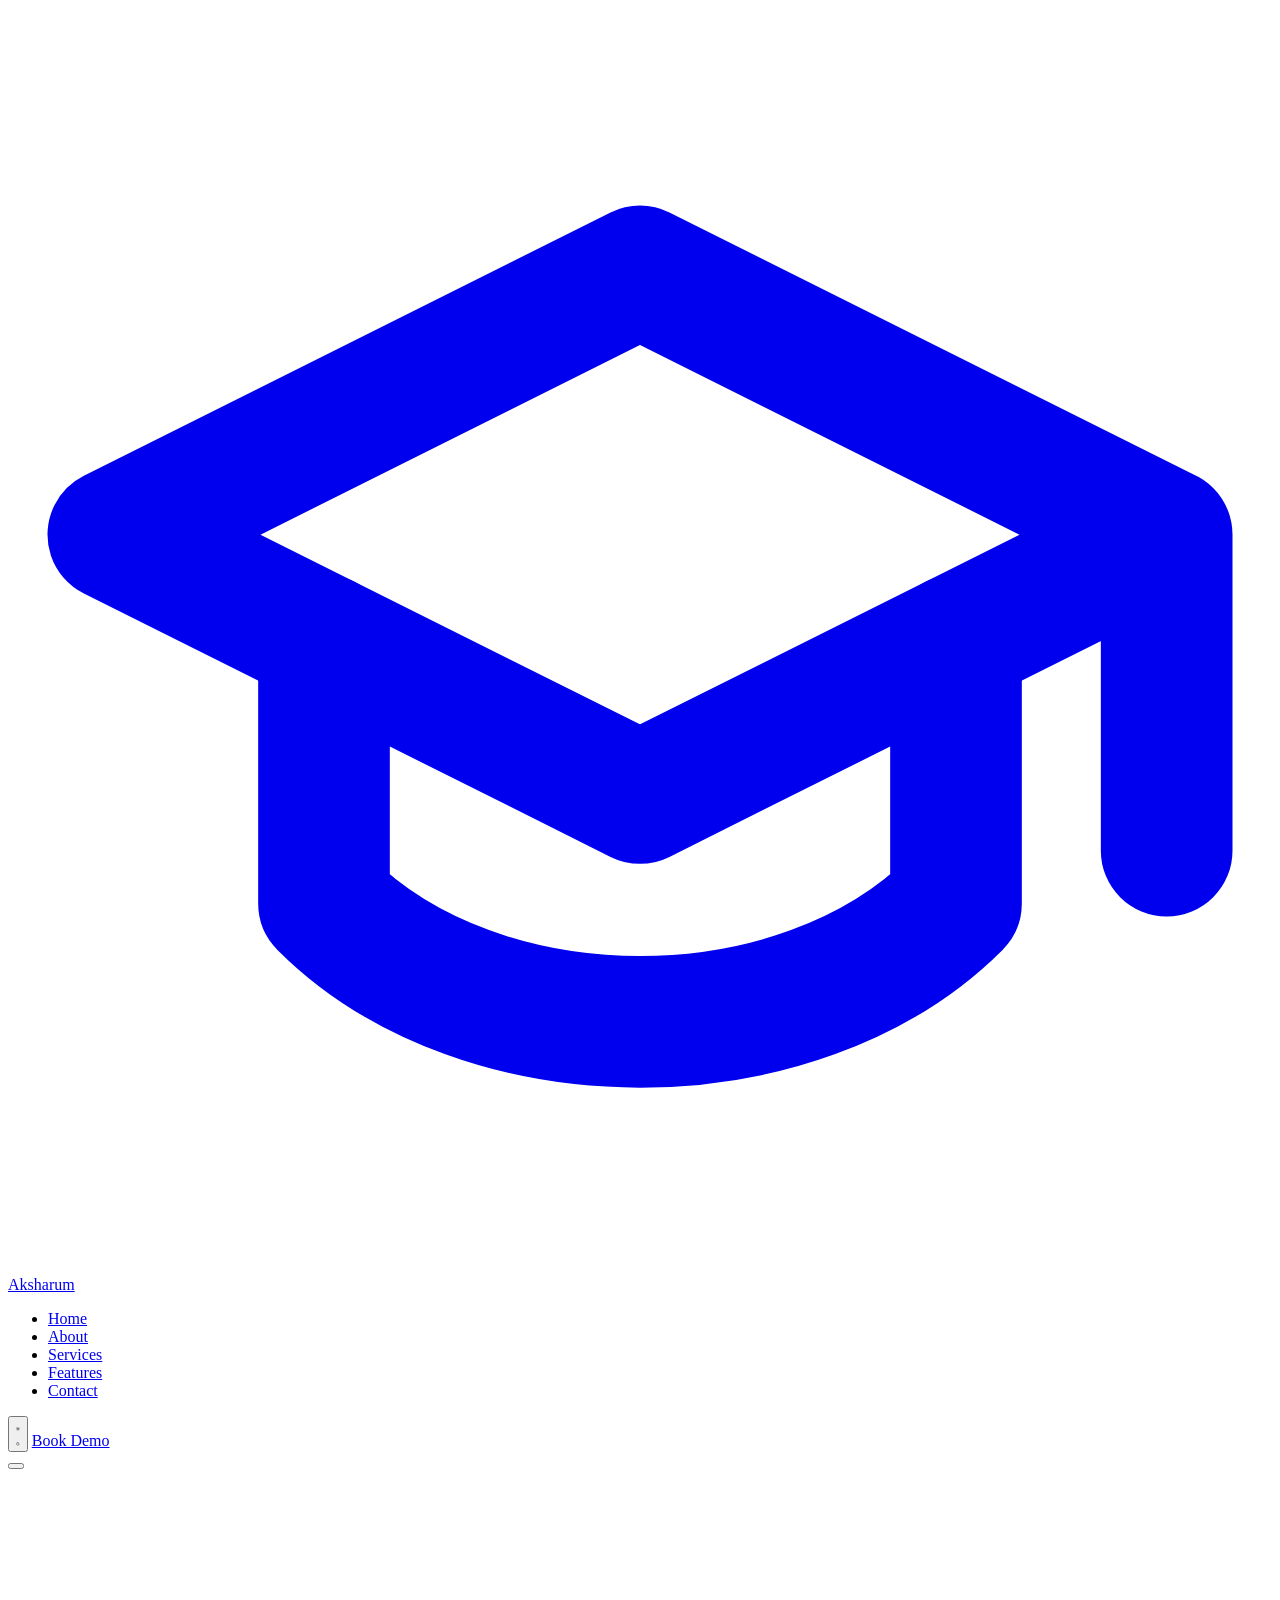
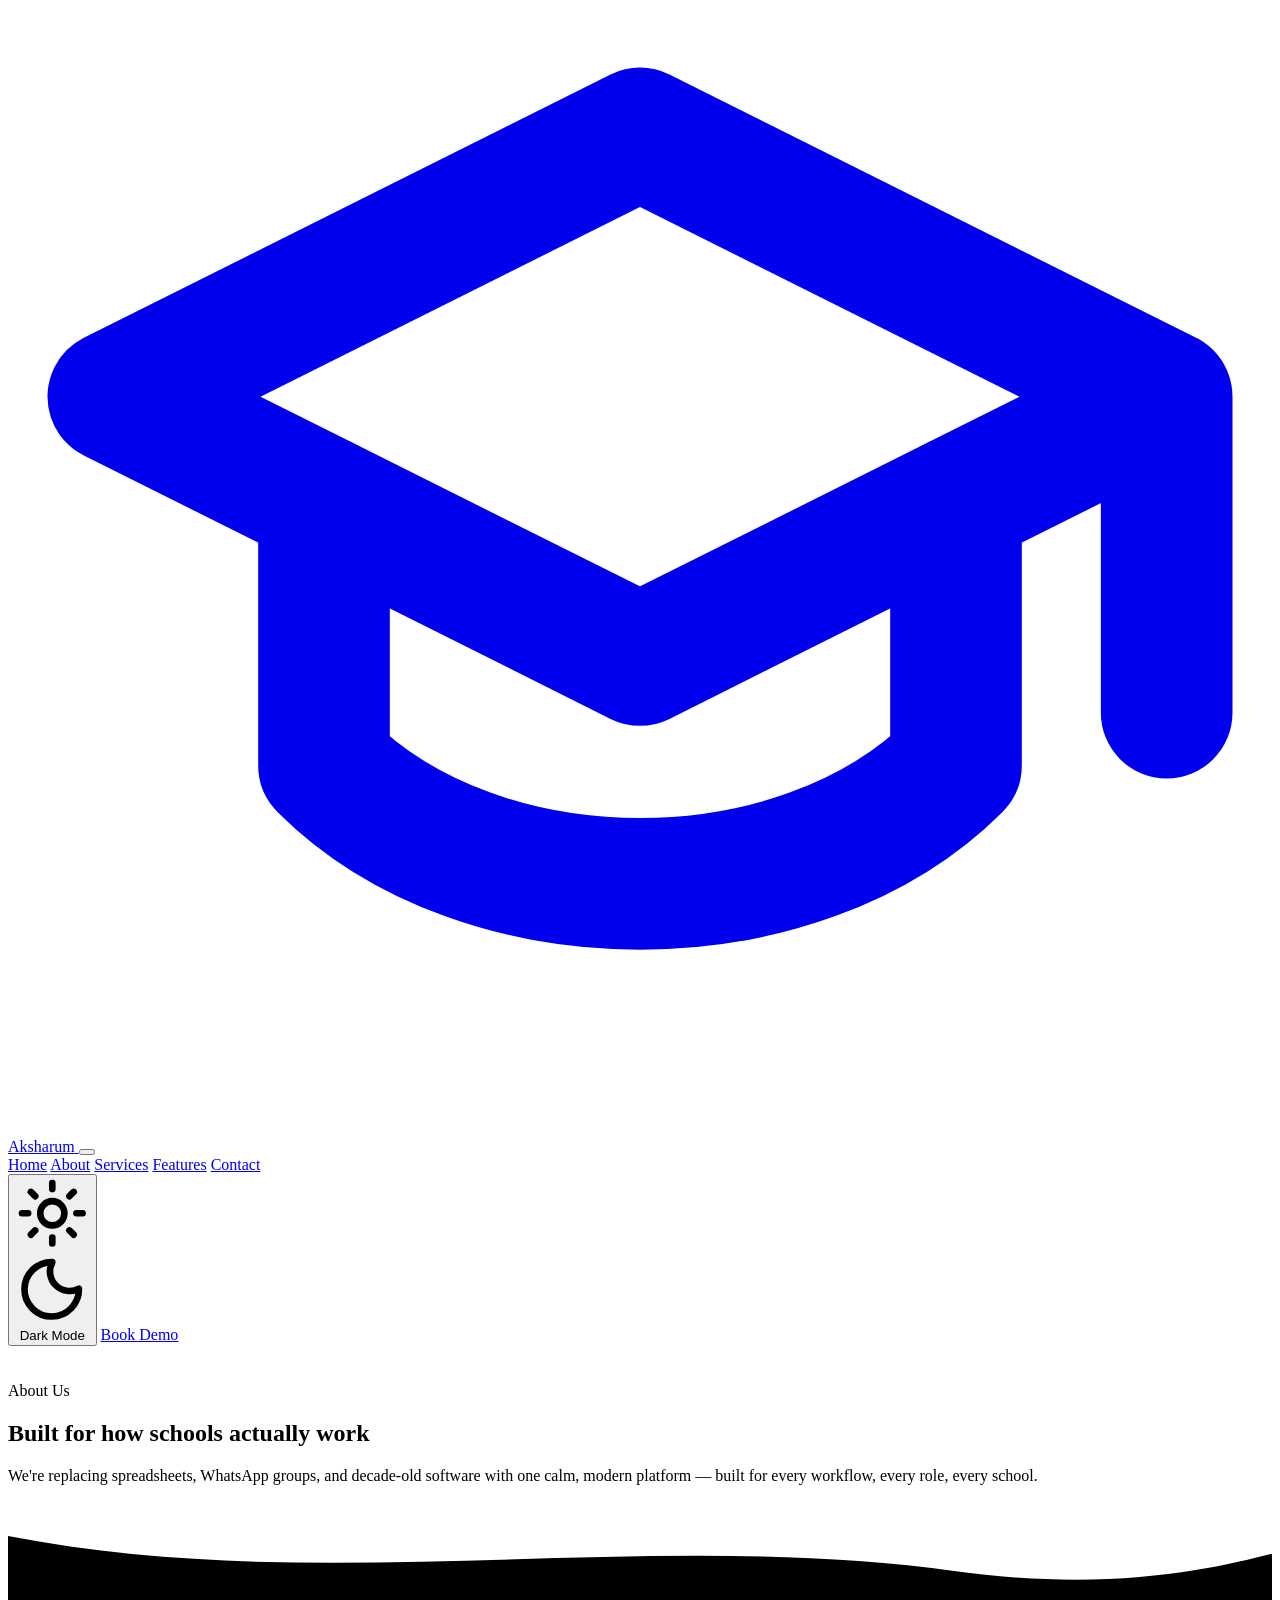
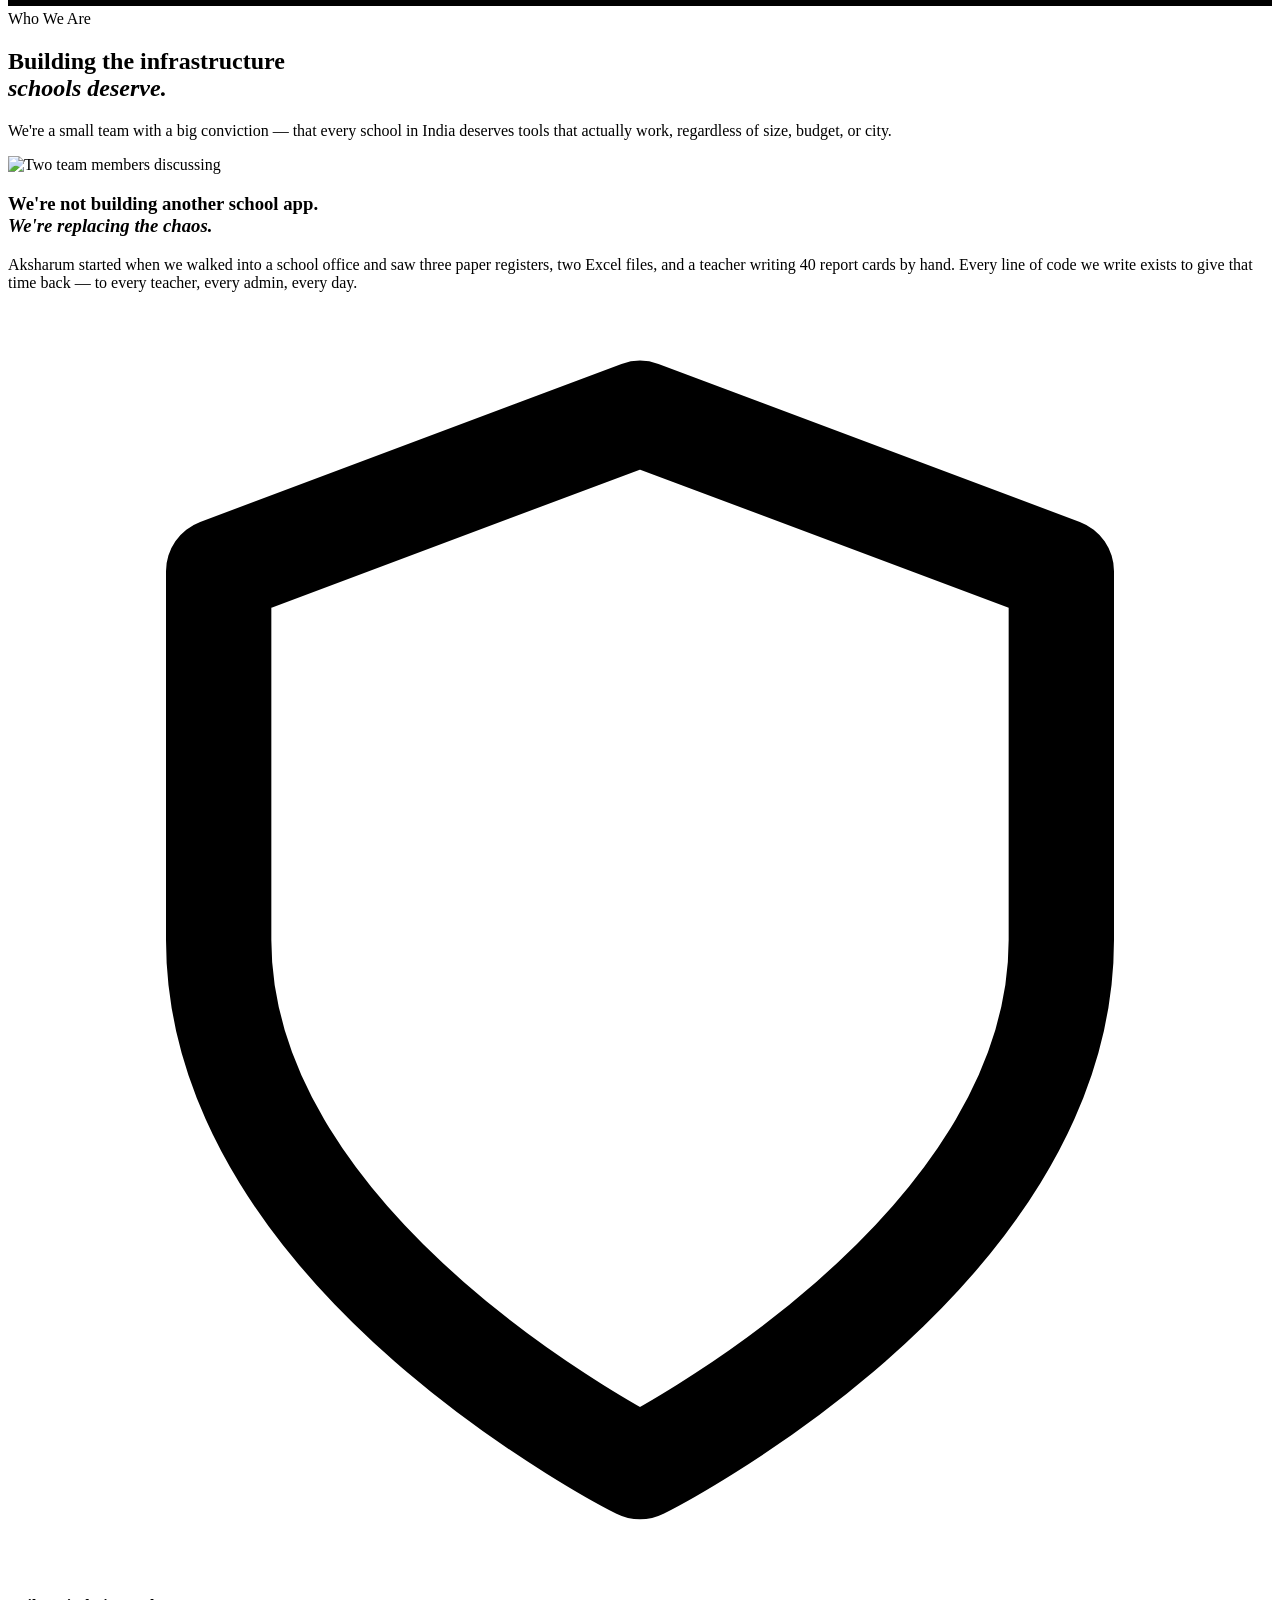
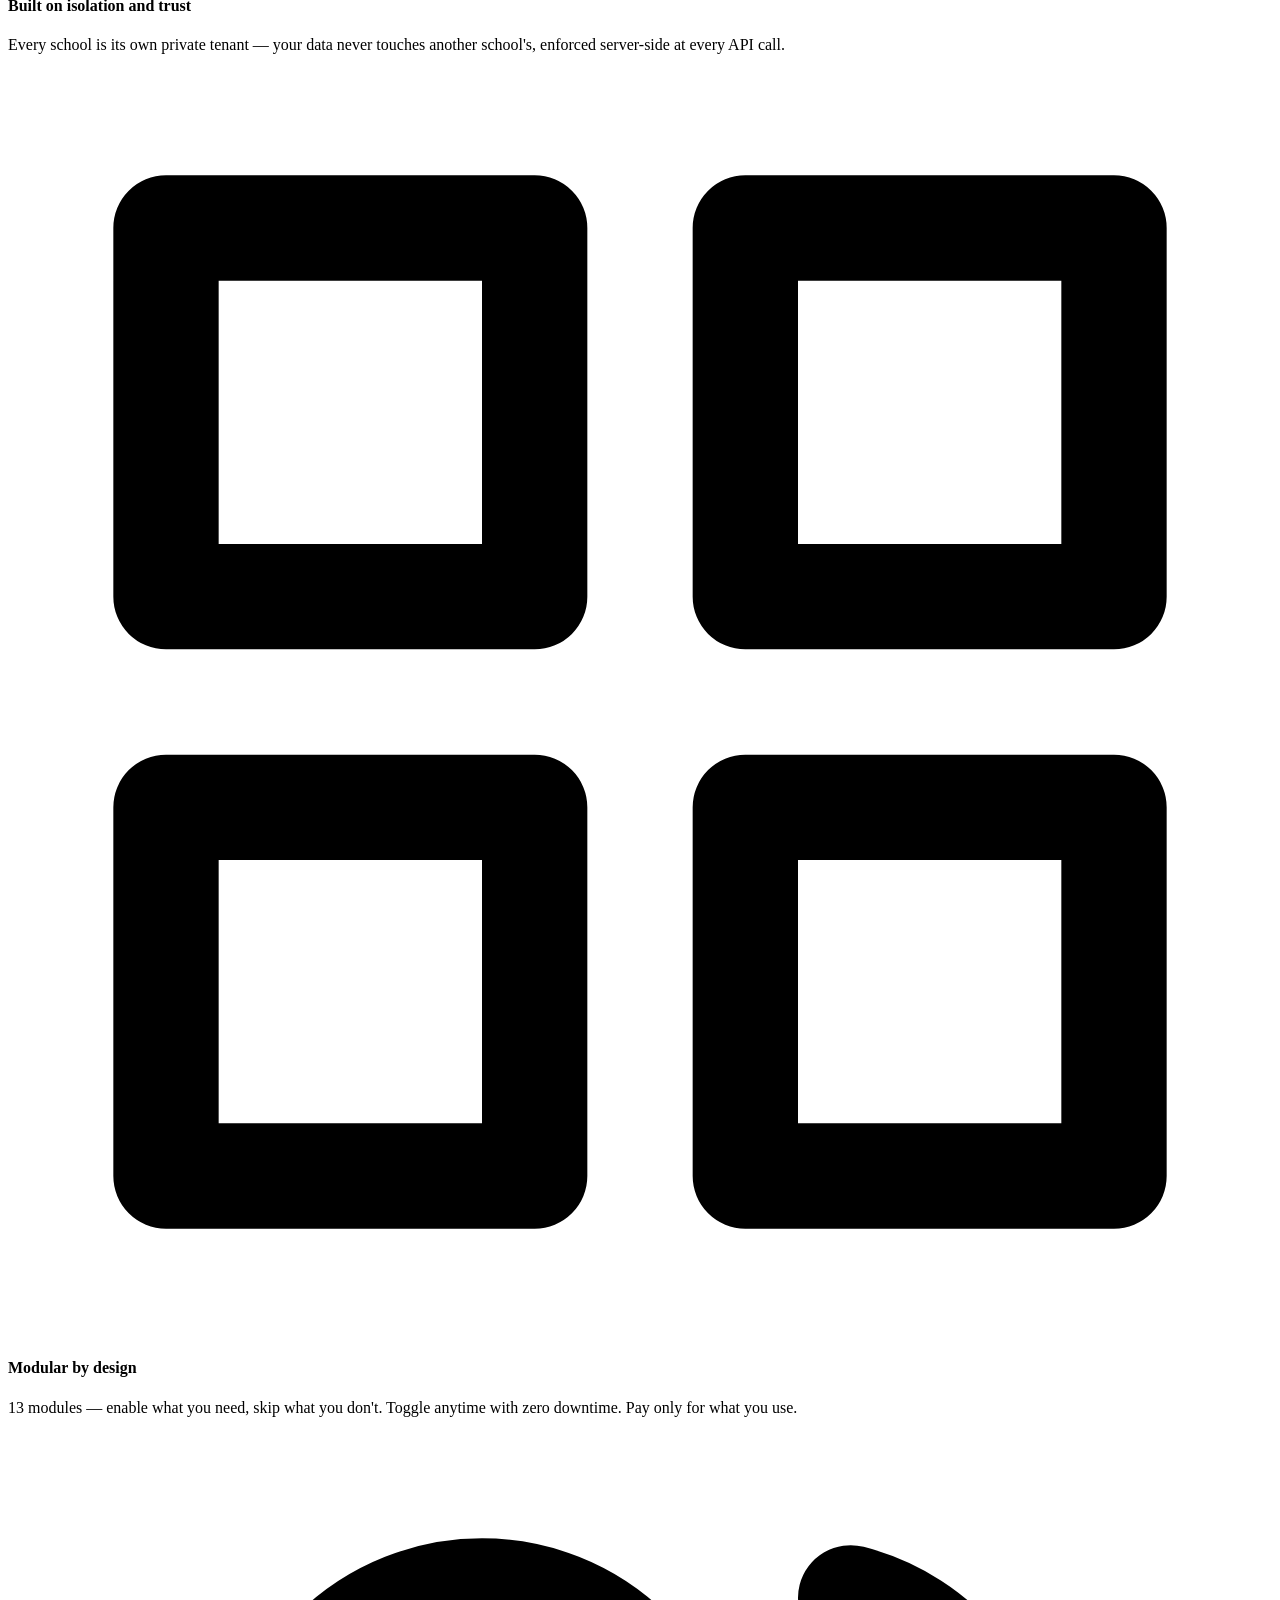
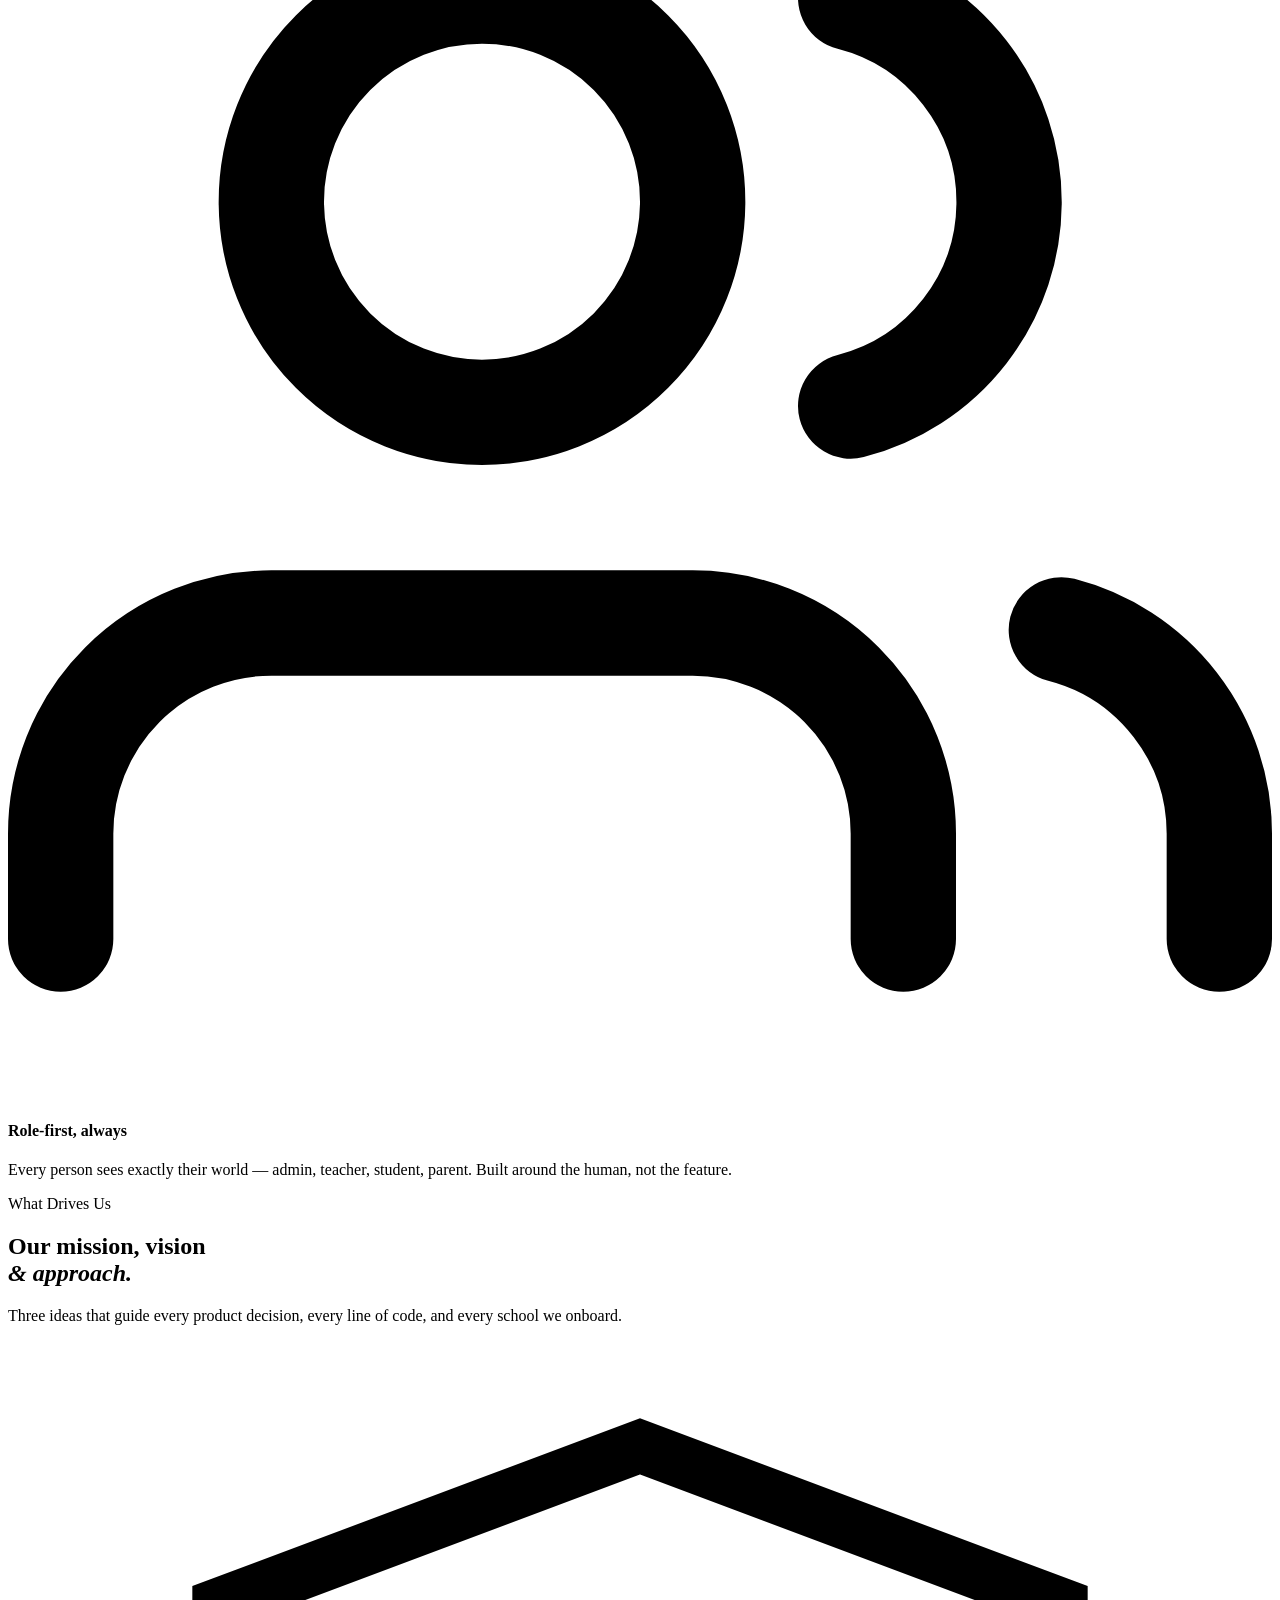
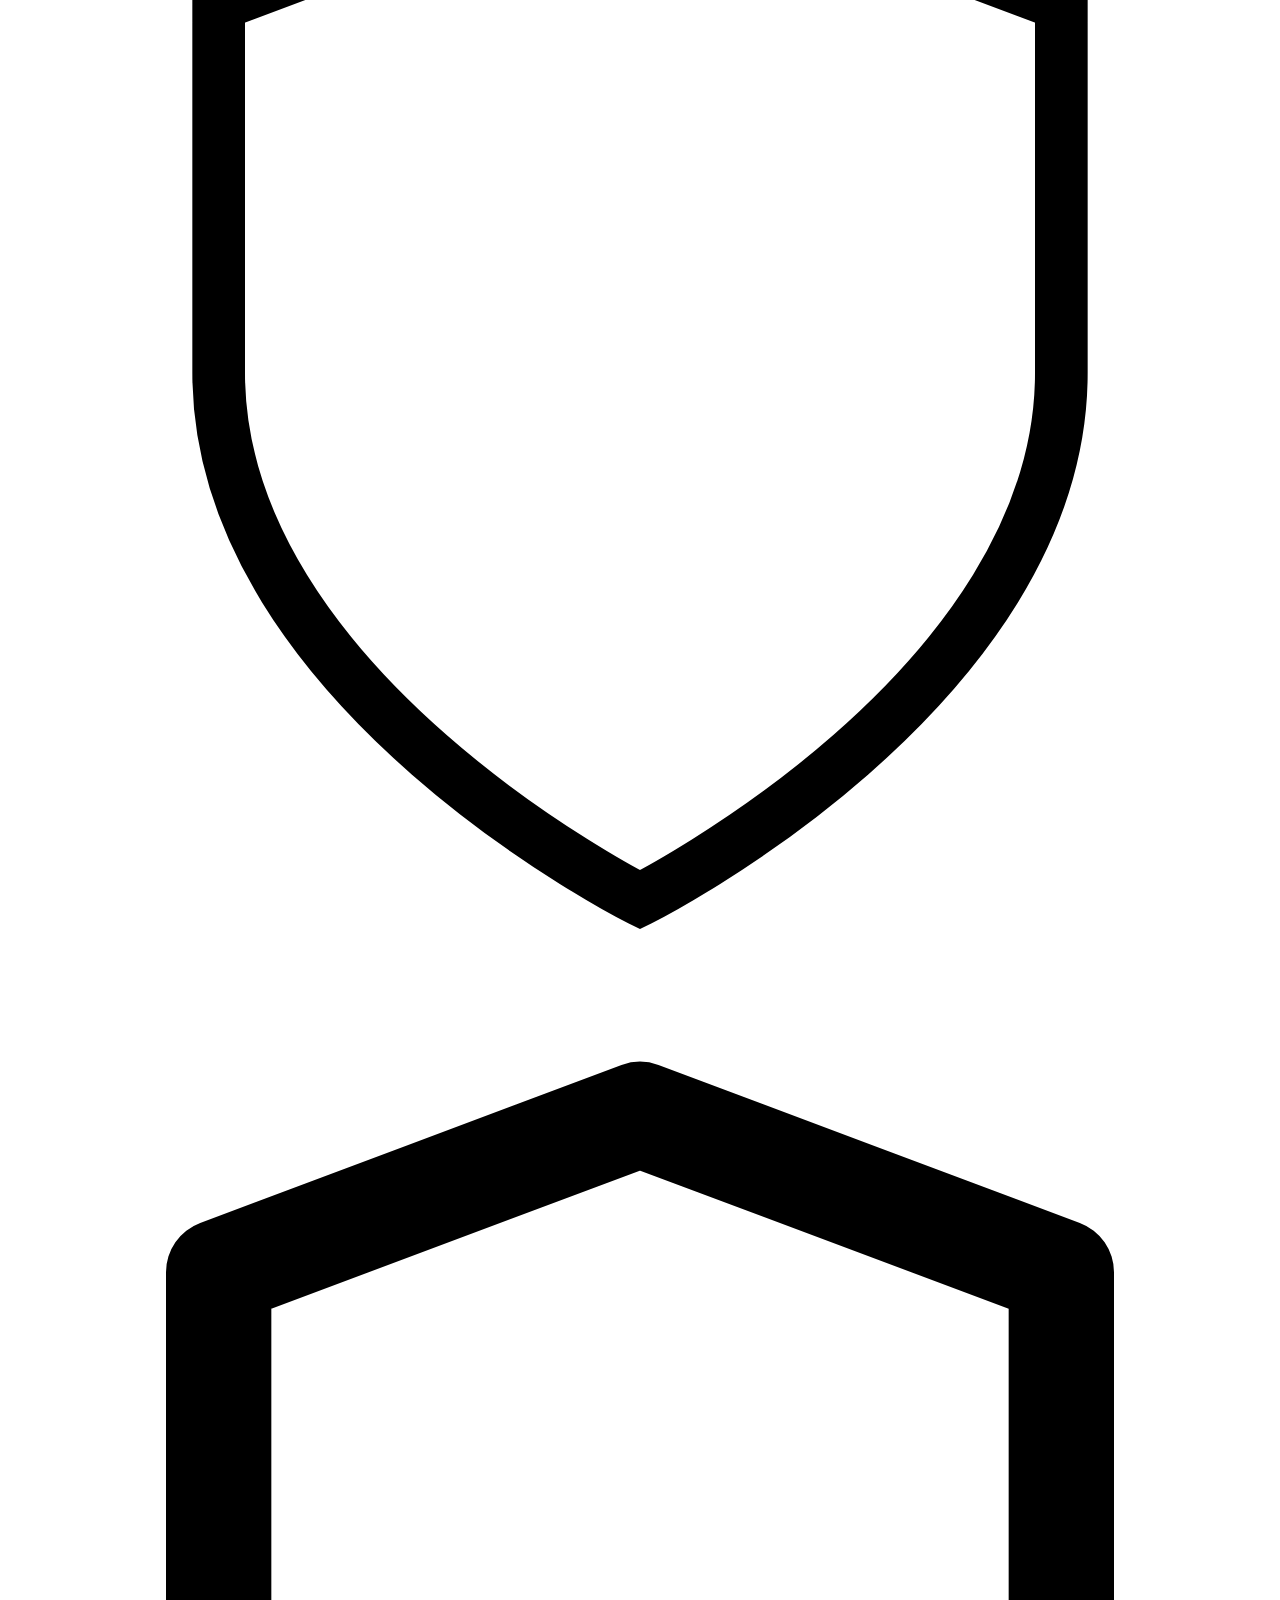
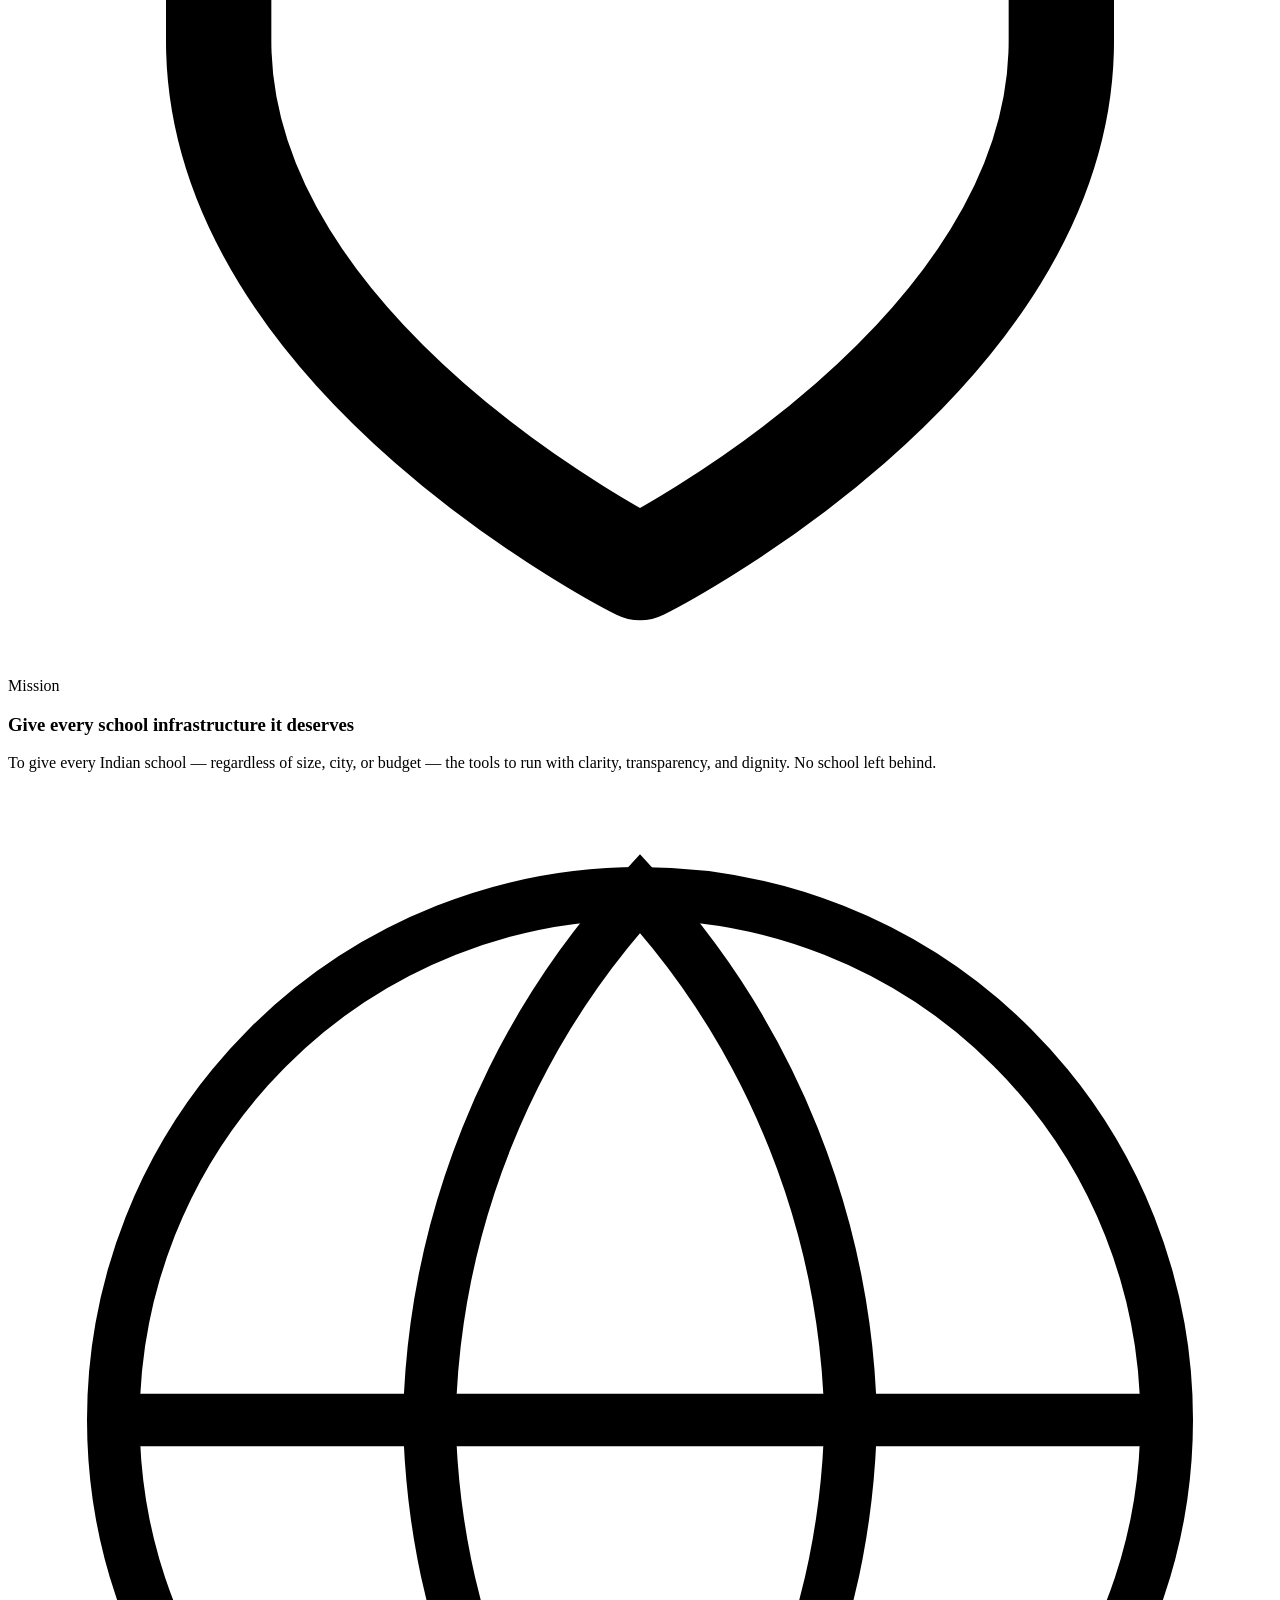
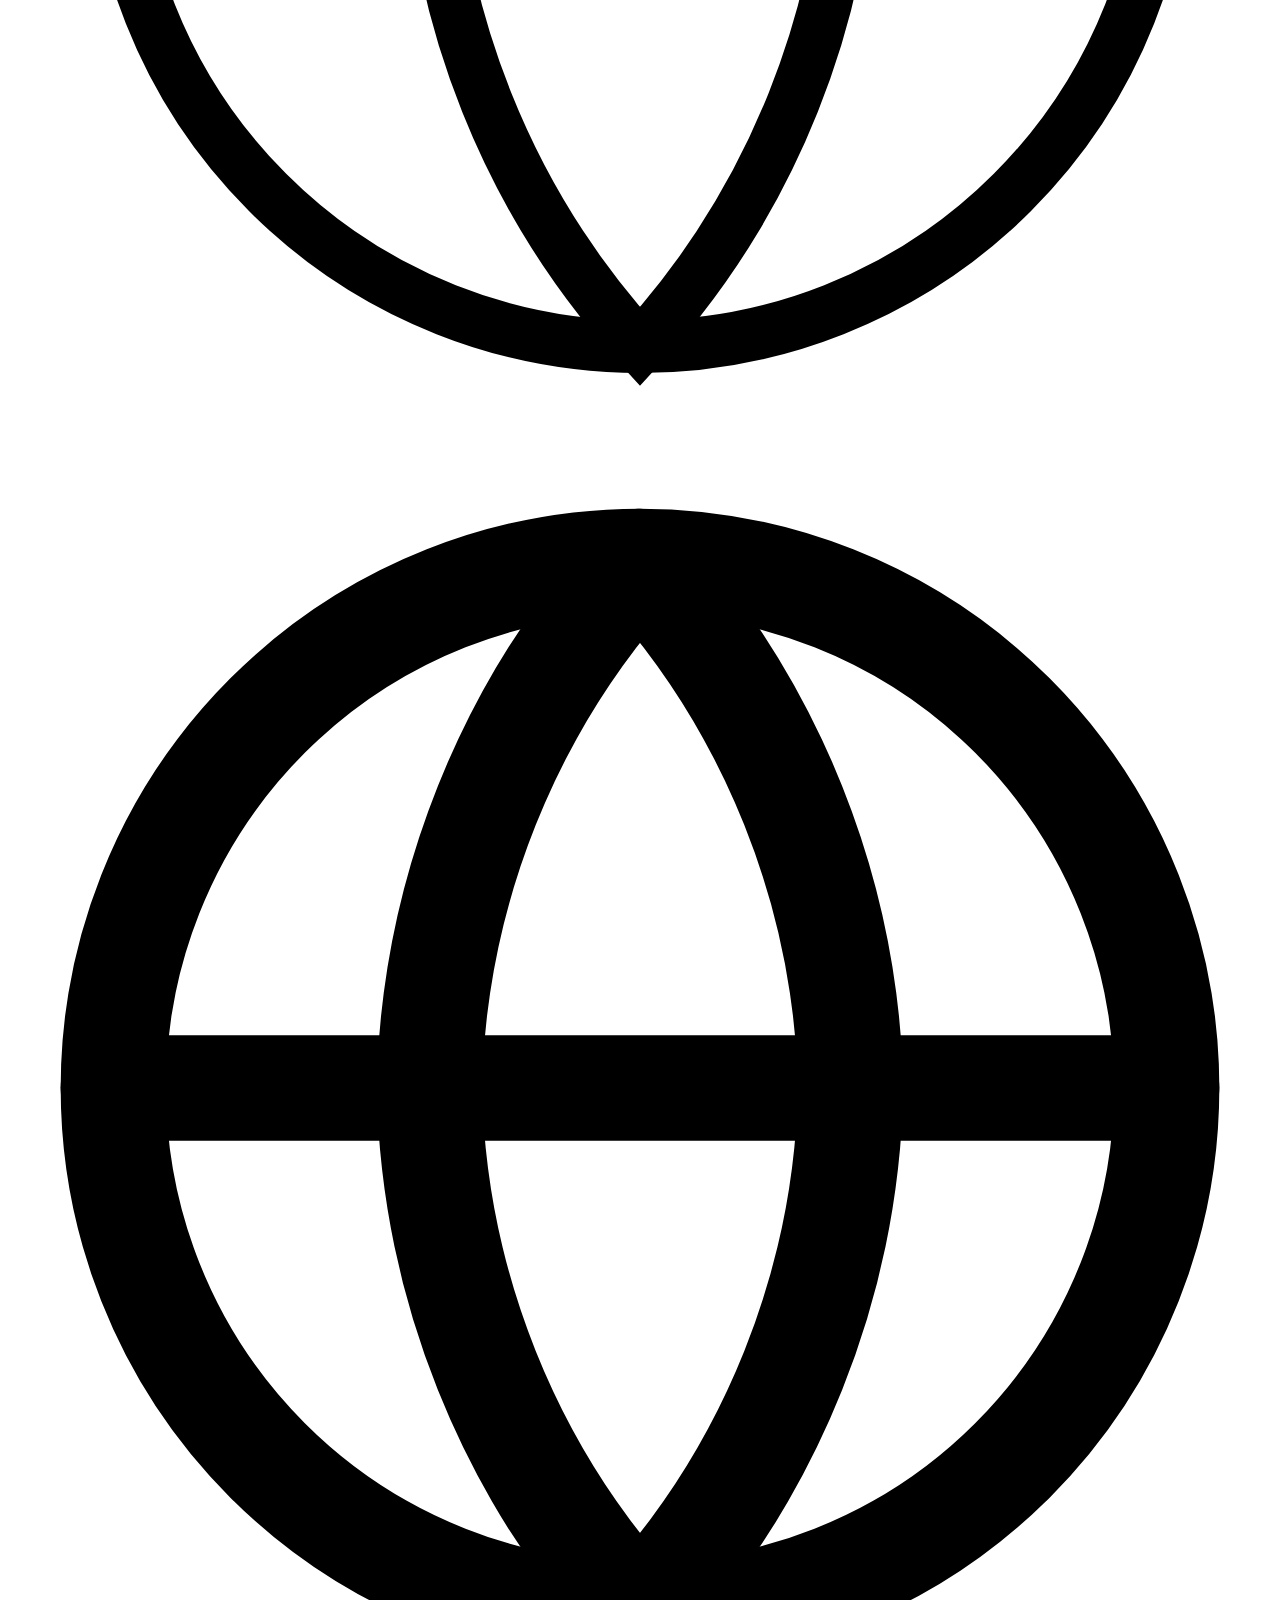
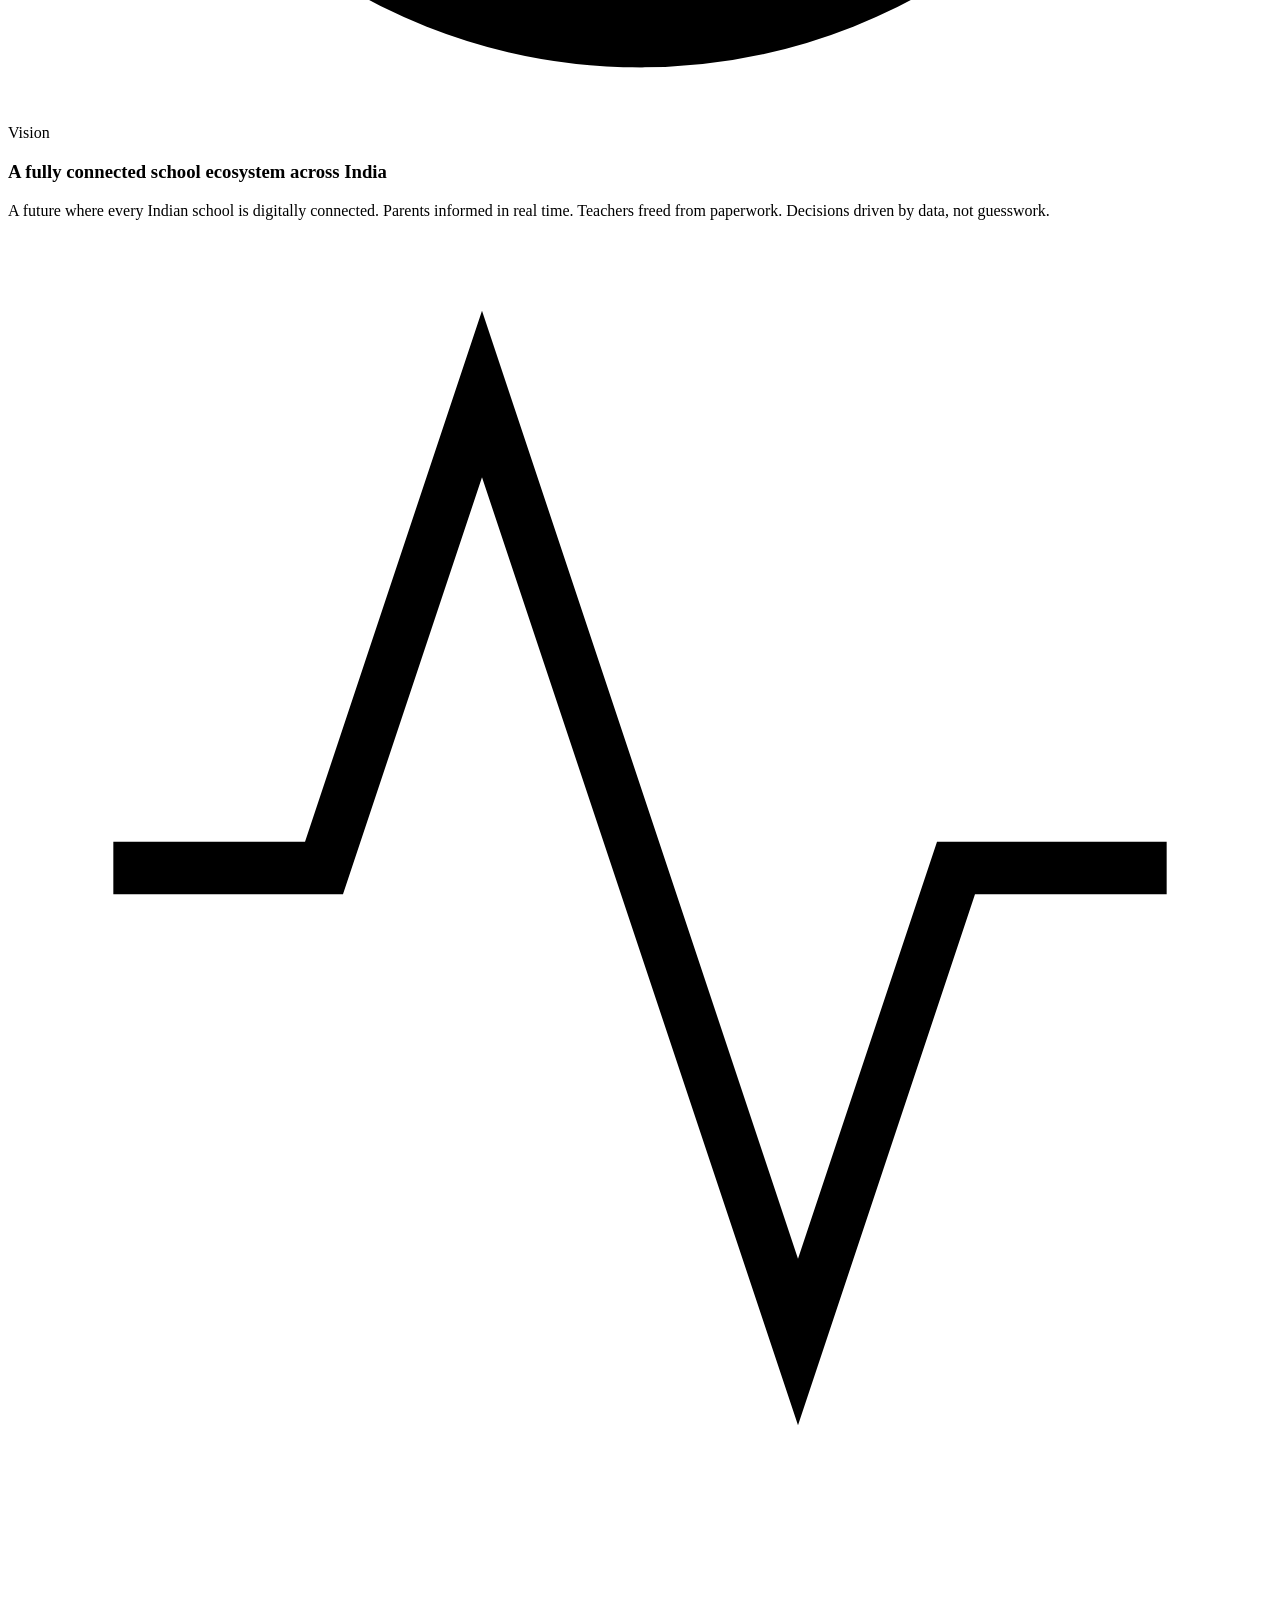
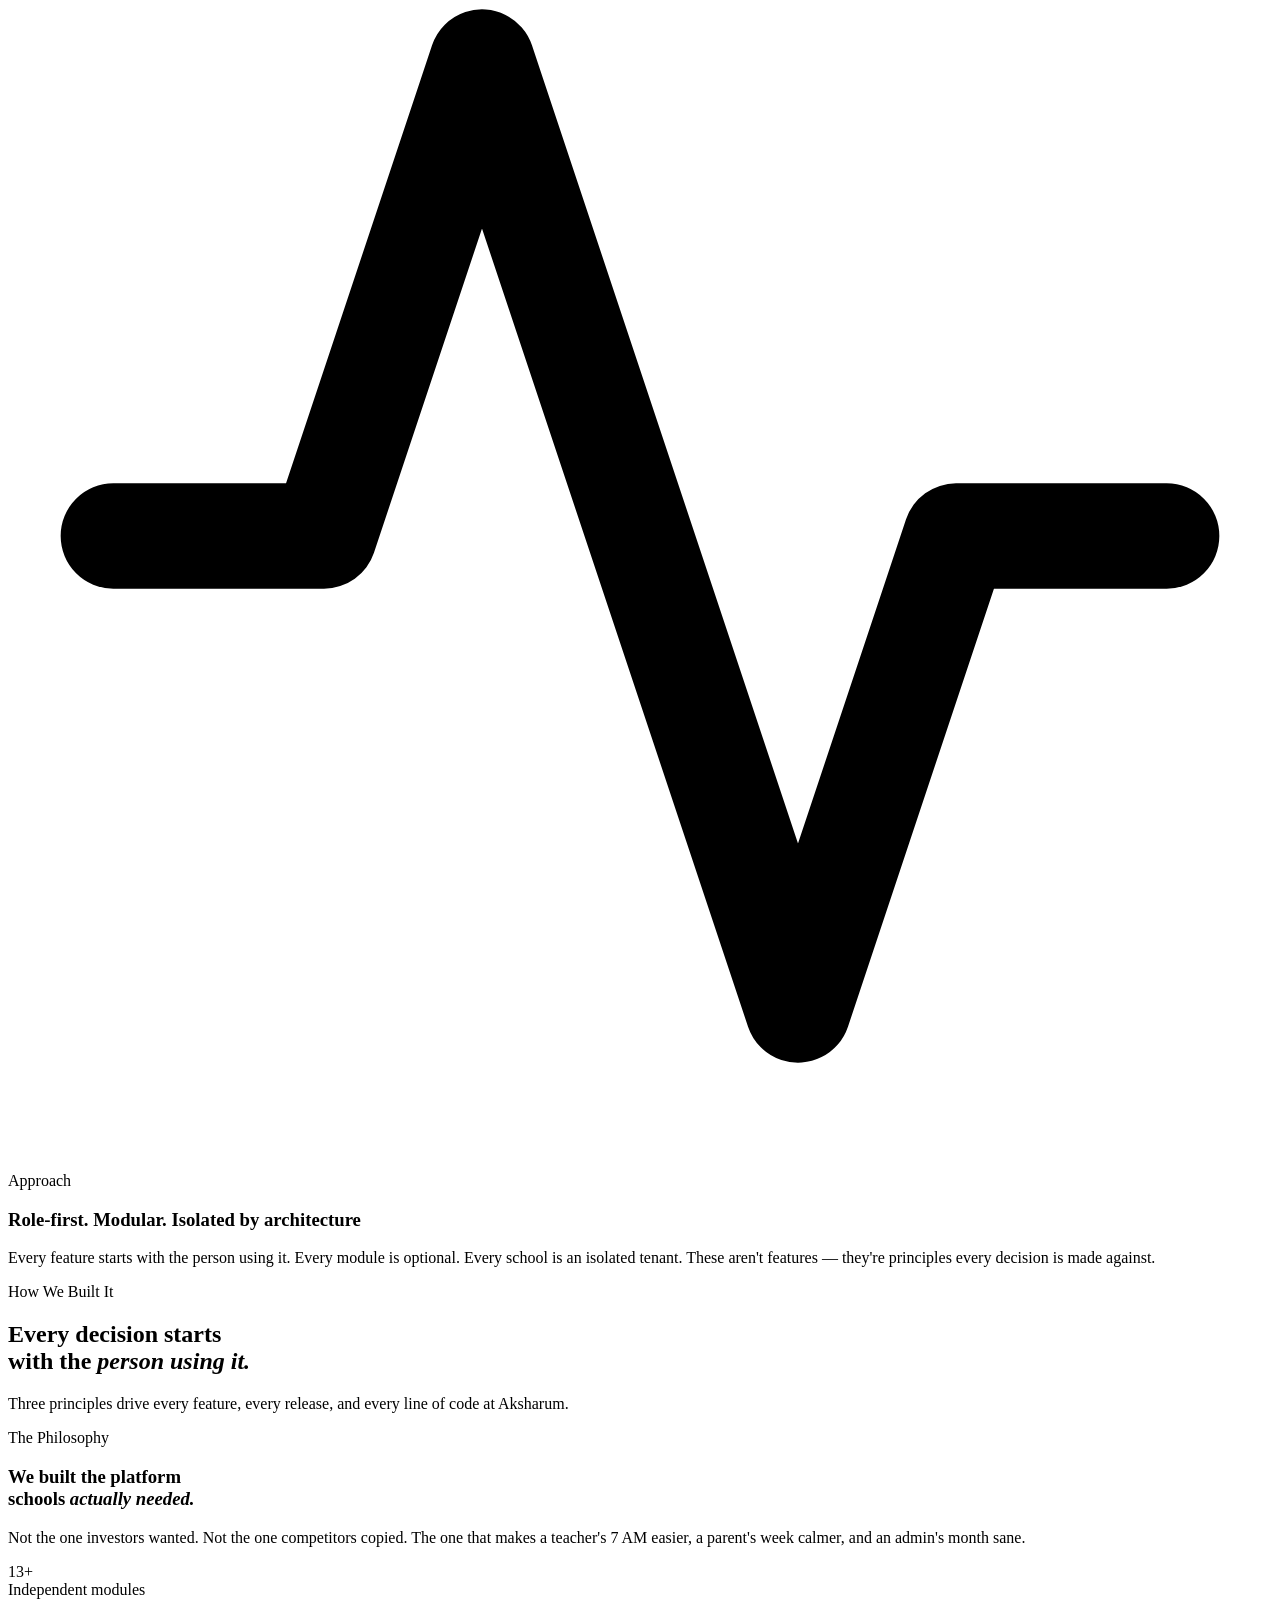
==== commit cee9c210: "fixed" ====
--- a/about.html
+++ b/about.html
@@ -9,6 +9,18 @@
 <link rel="stylesheet" href="/Aksharum/css/about.css">
 <script src="https://cdnjs.cloudflare.com/ajax/libs/gsap/3.12.5/gsap.min.js"></script>
 <script src="https://cdnjs.cloudflare.com/ajax/libs/gsap/3.12.5/ScrollTrigger.min.js"></script>
+<script>
+  (function () {
+    const savedTheme = localStorage.getItem("aksharum-theme");
+    const prefersDark = window.matchMedia("(prefers-color-scheme: dark)").matches;
+
+    if (savedTheme === "dark" || (!savedTheme && prefersDark)) {
+      document.documentElement.setAttribute("data-theme", "dark");
+    } else {
+      document.documentElement.setAttribute("data-theme", "light");
+    }
+  })();
+</script>
 </head>
 <body>
 
@@ -38,8 +50,27 @@
 
     <!-- desktop CTA -->
     <div class="nright">
-      <a href="demo.html" class="n-demo">Book Demo</a>
-    </div>
+  <button class="theme-toggle" id="themeToggle" type="button" aria-label="Switch to dark mode">
+    <svg class="theme-icon theme-sun" viewBox="0 0 24 24" fill="none" stroke="currentColor" stroke-width="2.2" stroke-linecap="round" stroke-linejoin="round">
+      <circle cx="12" cy="12" r="4"></circle>
+      <path d="M12 2v2"></path>
+      <path d="M12 20v2"></path>
+      <path d="M4.93 4.93l1.41 1.41"></path>
+      <path d="M17.66 17.66l1.41 1.41"></path>
+      <path d="M2 12h2"></path>
+      <path d="M20 12h2"></path>
+      <path d="M6.34 17.66l-1.41 1.41"></path>
+      <path d="M19.07 4.93l-1.41 1.41"></path>
+    </svg>
+
+    <svg class="theme-icon theme-moon" viewBox="0 0 24 24" fill="none" stroke="currentColor" stroke-width="2.2" stroke-linecap="round" stroke-linejoin="round">
+      <path d="M12 3a6.5 6.5 0 0 0 8.8 8.8A9 9 0 1 1 12 3Z"></path>
+    </svg>
+  </button>
+
+  <a href="demo.html" class="n-demo">Book Demo</a>
+</div>
+
 
     <!-- hamburger -->
     <button class="nav-toggle" id="navToggle" aria-label="Open menu" aria-expanded="false">
@@ -79,9 +110,31 @@
       <a href="contact.html">Contact</a>
     </div>
 
-    <div class="drawer-bottom">
-      <a href="demo.html" class="drawer-demo">Book Demo</a>
-    </div>
+       <div class="drawer-bottom">
+  <button class="drawer-theme-toggle" id="drawerThemeToggle" type="button" aria-label="Switch to dark mode">
+    <span class="drawer-theme-icon">
+      <svg class="theme-icon theme-sun" viewBox="0 0 24 24" fill="none" stroke="currentColor" stroke-width="2.2" stroke-linecap="round" stroke-linejoin="round">
+        <circle cx="12" cy="12" r="4"></circle>
+        <path d="M12 2v2"></path>
+        <path d="M12 20v2"></path>
+        <path d="M4.93 4.93l1.41 1.41"></path>
+        <path d="M17.66 17.66l1.41 1.41"></path>
+        <path d="M2 12h2"></path>
+        <path d="M20 12h2"></path>
+        <path d="M6.34 17.66l-1.41 1.41"></path>
+        <path d="M19.07 4.93l-1.41 1.41"></path>
+      </svg>
+
+      <svg class="theme-icon theme-moon" viewBox="0 0 24 24" fill="none" stroke="currentColor" stroke-width="2.2" stroke-linecap="round" stroke-linejoin="round">
+        <path d="M12 3a6.5 6.5 0 0 0 8.8 8.8A9 9 0 1 1 12 3Z"></path>
+      </svg>
+    </span>
+
+    <span class="drawer-theme-text">Dark Mode</span>
+  </button>
+
+  <a href="demo.html" class="drawer-demo">Book Demo</a>
+</div>
   </aside>
 </nav>
 
@@ -382,5 +435,6 @@
 </footer>
 
 <script src="/Aksharum/js/about.js"></script>
+
 </body>
 </html>
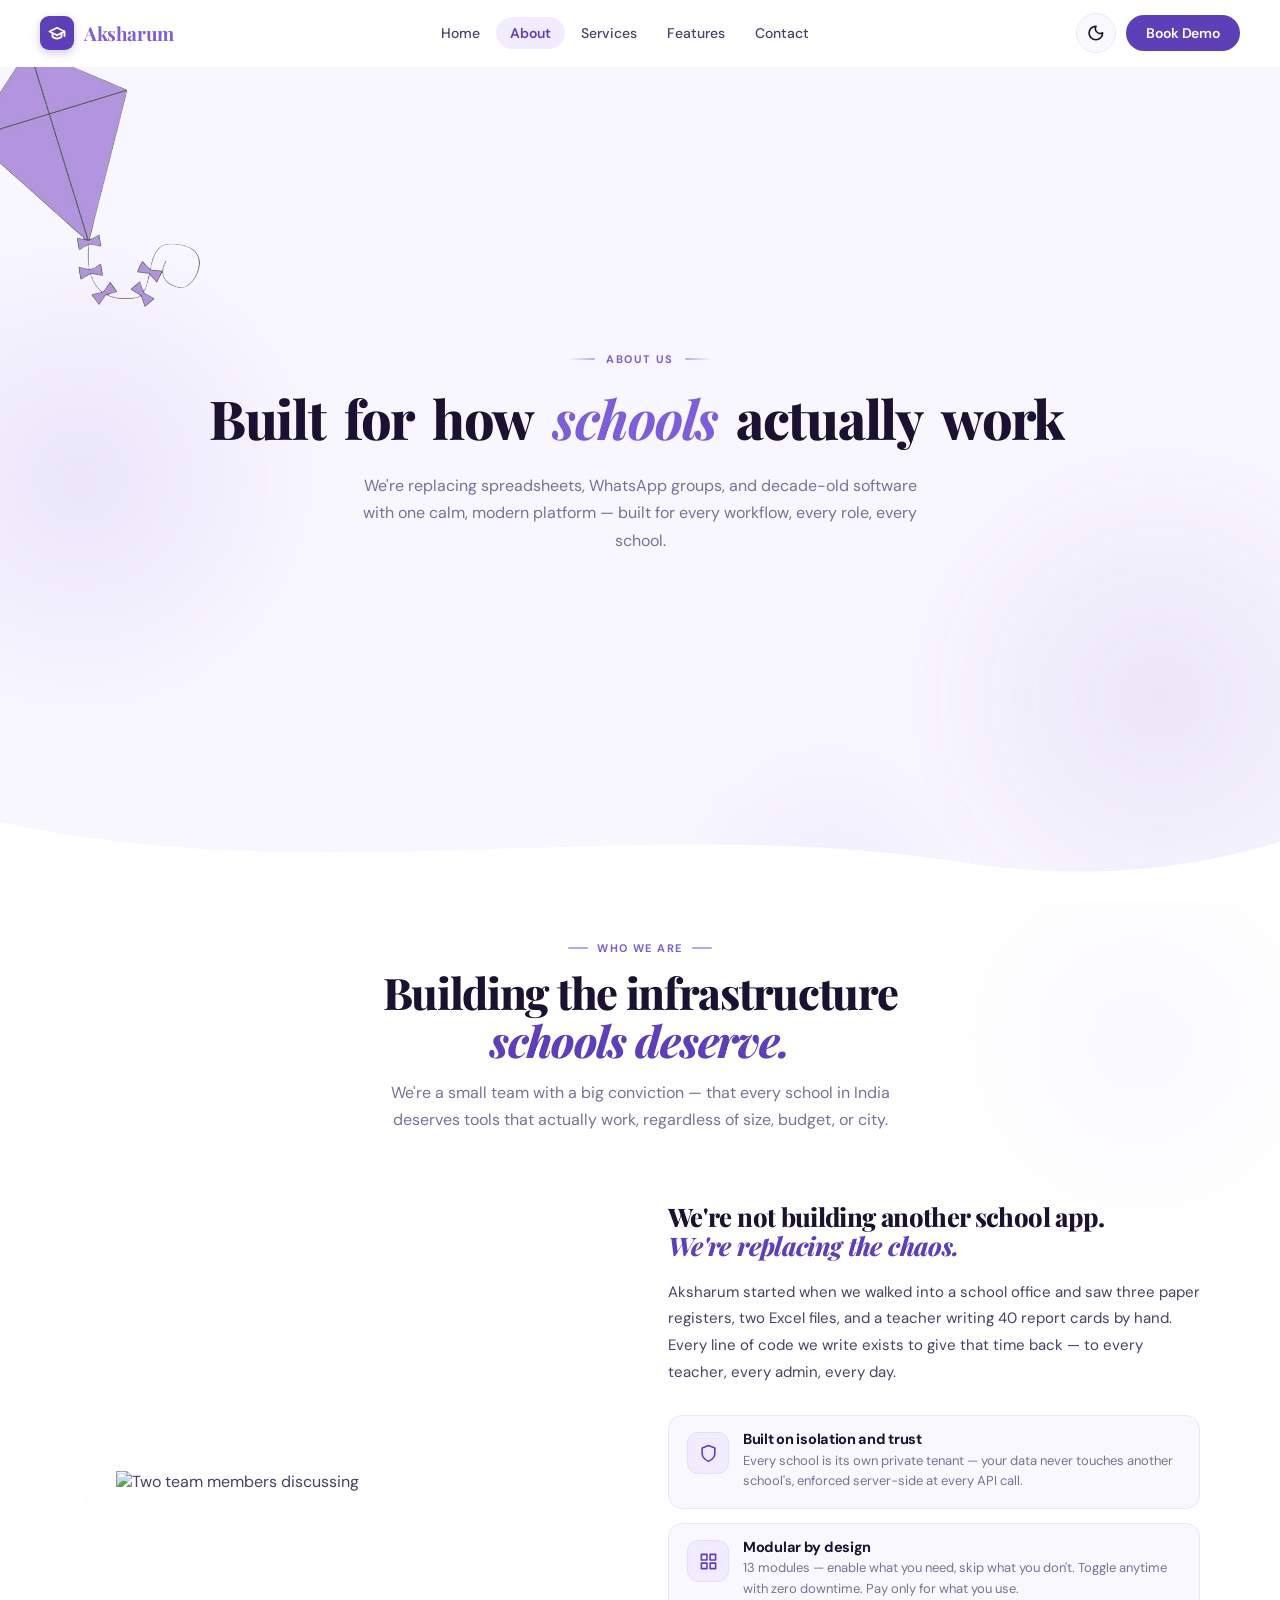
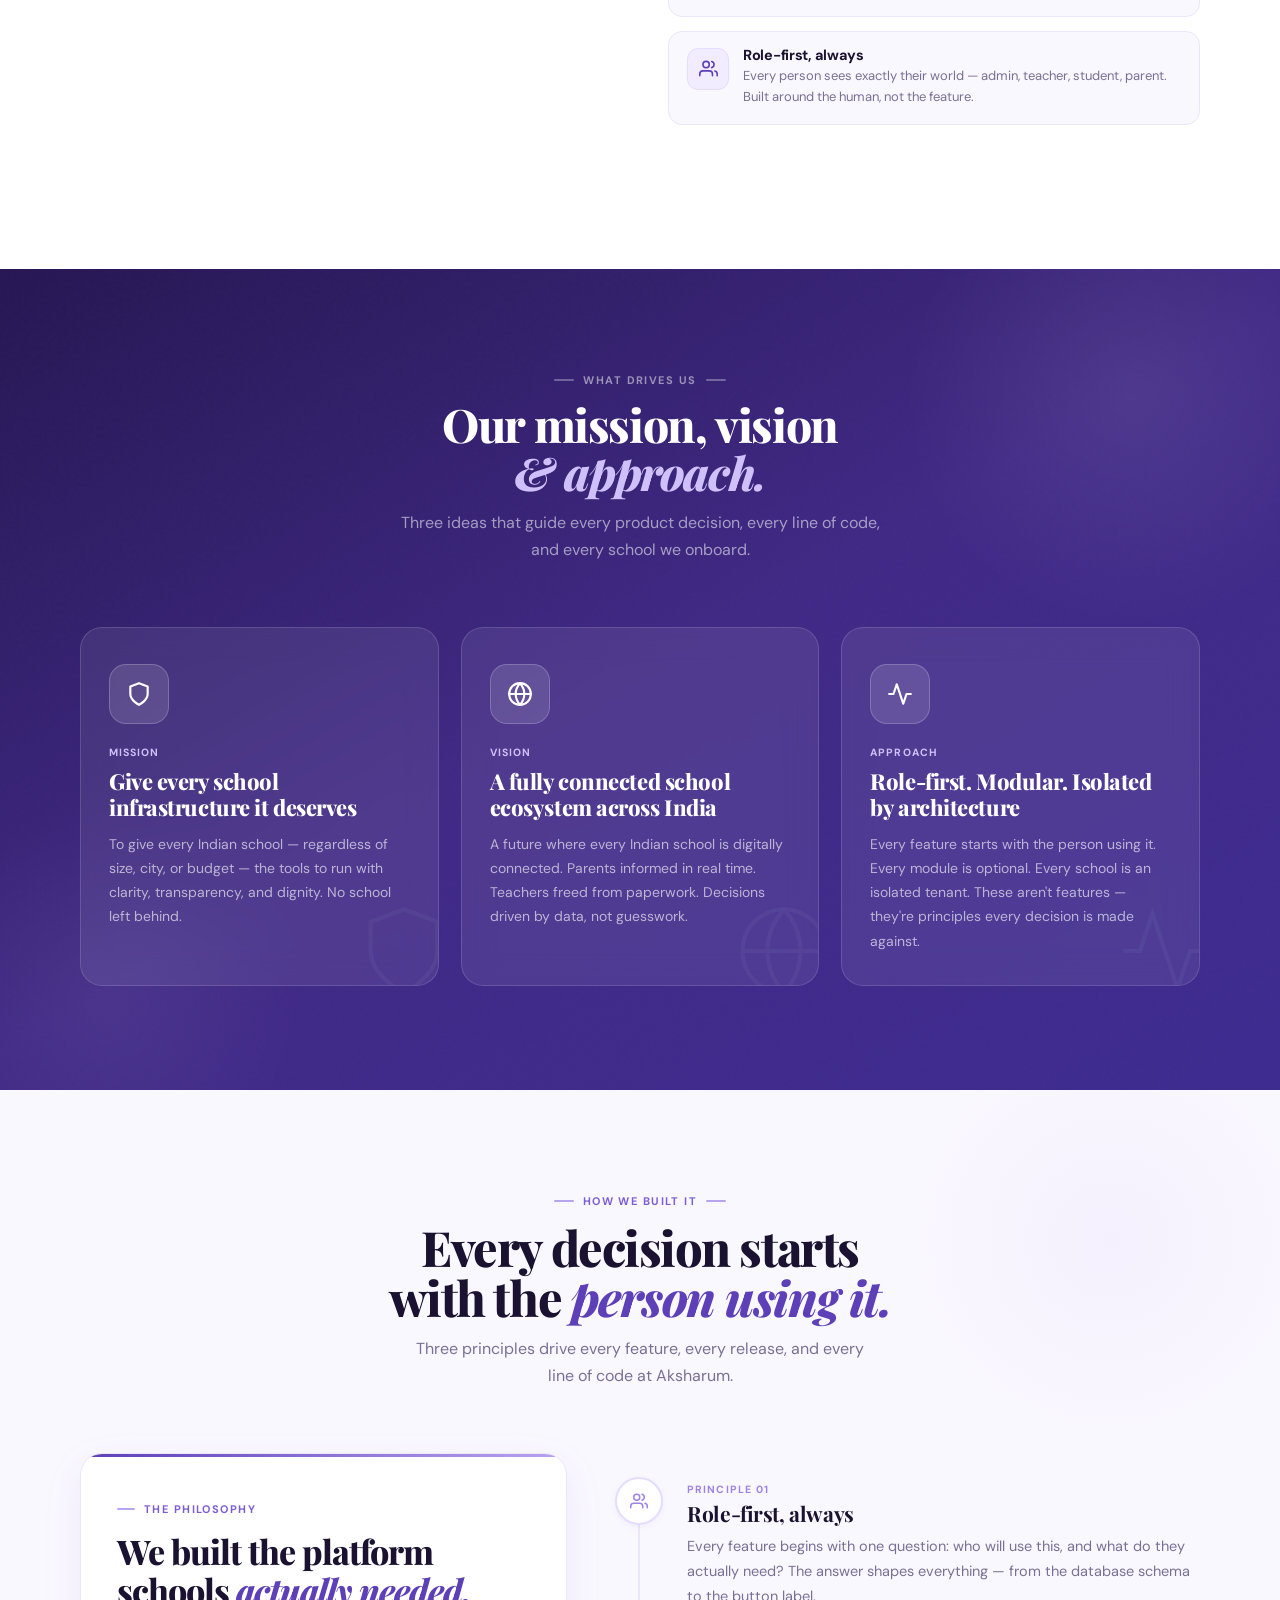
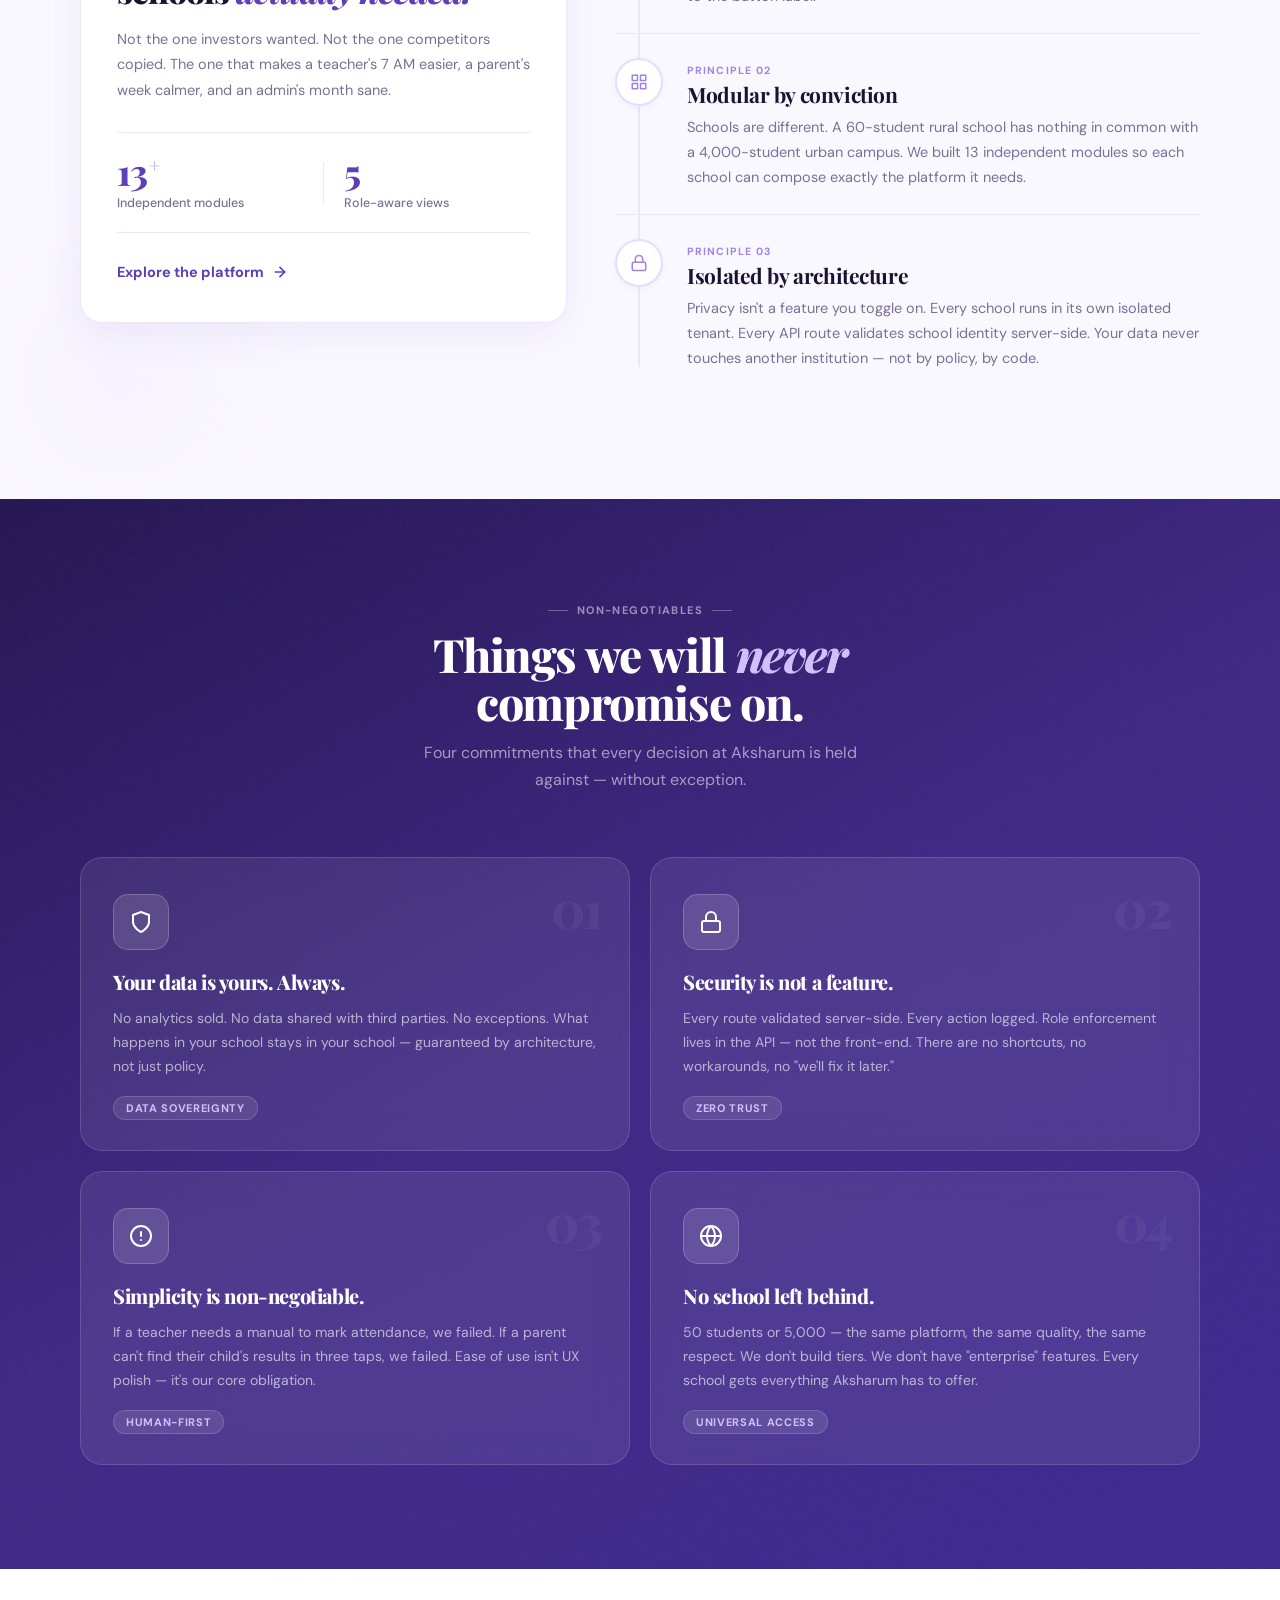
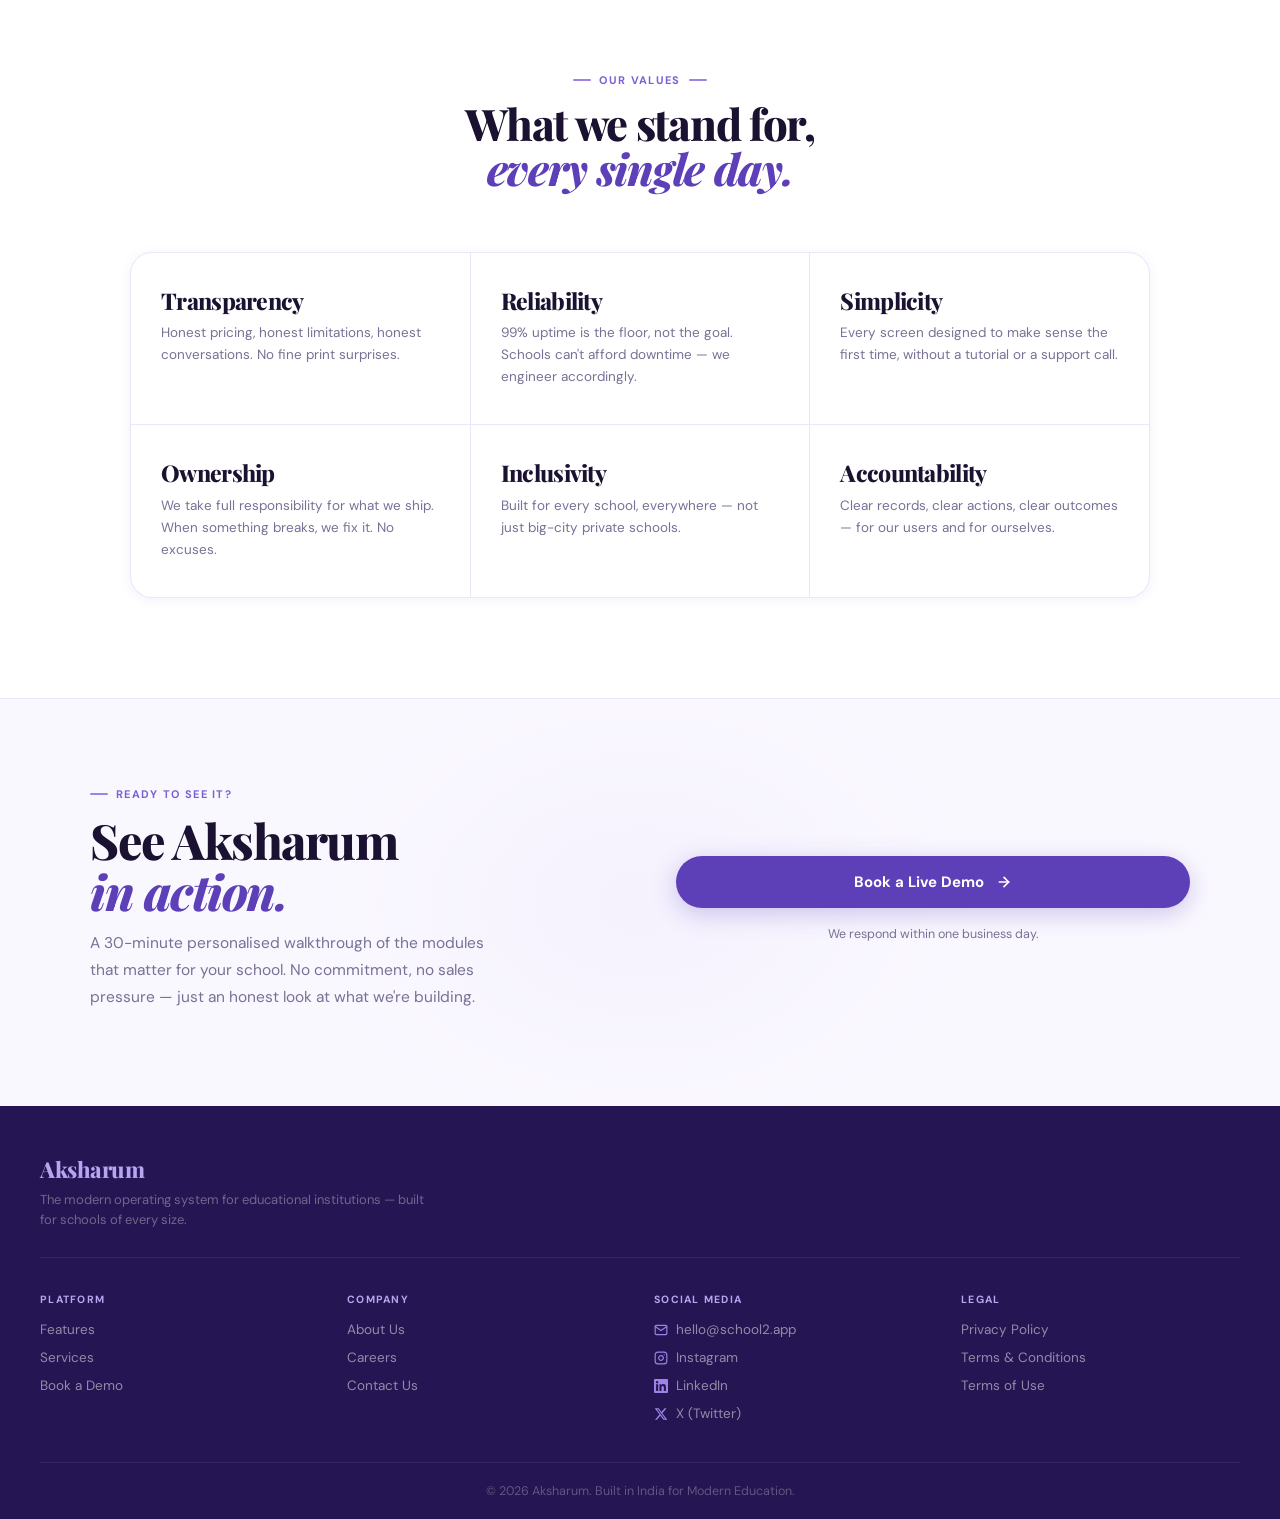
==== commit afe4afb1: "changed the kite image name." ====
--- a/about.html
+++ b/about.html
@@ -6,7 +6,9 @@
 <title>About — Aksharum</title>
 <link rel="preconnect" href="https://fonts.googleapis.com">
 <link href="https://fonts.googleapis.com/css2?family=Playfair+Display:ital,wght@0,400;0,600;0,700;0,800;1,400;1,600;1,700&family=DM+Sans:ital,opsz,wght@0,9..40,300;0,9..40,400;0,9..40,500;0,9..40,600;0,9..40,700;1,9..40,400&display=swap" rel="stylesheet">
-<link rel="stylesheet" href="/Aksharum/css/about.css">
+<link rel="stylesheet" href="css/about.css">
+<link rel="stylesheet" href="css/liquid-glass.css">
+<script src="js/page-transitions.js" defer></script>
 <script src="https://cdnjs.cloudflare.com/ajax/libs/gsap/3.12.5/gsap.min.js"></script>
 <script src="https://cdnjs.cloudflare.com/ajax/libs/gsap/3.12.5/ScrollTrigger.min.js"></script>
 <script>
@@ -80,6 +82,8 @@
     </button>
   </div>
 
+</nav>
+
   <!-- overlay -->
   <div class="nav-overlay" id="navOverlay"></div>
 
@@ -136,11 +140,11 @@
   <a href="demo.html" class="drawer-demo">Book Demo</a>
 </div>
   </aside>
-</nav>
+
 
 <!-- HERO -->
 <section class="about-hero" id="aboutHero">
-  <img class="hero-kite" id="heroKite" src="/Aksharum/_-removebg-preview.png" alt=""/>
+  <img class="hero-kite" id="heroKite" src="kite-removebg-preview.png" alt=""/>
   <div class="bg-orb bg-orb-left"></div>
   <div class="bg-orb bg-orb-right"></div>
   <div class="bg-orb bg-orb-mid"></div>
@@ -434,7 +438,7 @@
   </div>
 </footer>
 
-<script src="/Aksharum/js/about.js"></script>
+<script src="js/about.js"></script>
 
 </body>
 </html>
--- a/css/about.css
+++ b/css/about.css
@@ -0,0 +1,1900 @@
+:root{
+  --p50:#faf8ff;--p100:#f1ecff;--p200:#e5dcff;--p300:#d0c0fa;
+  --p400:#b8a4f0;--p500:#9d83e6;--p600:#7c5fd6;--p700:#5d3fb8;
+  --p800:#3f2885;--p900:#251552;
+  --ink:#1a1230;--ink2:#4a4063;--ink3:#7a7095;
+  --bg:#fff;--line:#ece6fb;
+  --r:12px;--rlg:20px;--rpill:999px;
+  --sh:0 2px 12px rgba(93,63,184,.08);
+  --sh-md:0 8px 32px rgba(93,63,184,.12);
+  --sh-lg:0 24px 64px rgba(93,63,184,.15);
+}
+*,*::before,*::after{box-sizing:border-box;margin:0;padding:0}
+html{scroll-behavior:smooth}
+body{font-family:'DM Sans',sans-serif;background:#fff;color:var(--ink2);-webkit-font-smoothing:antialiased;overflow-x:hidden}
+h1,h2,h3,h4{font-family:'Playfair Display',serif;color:var(--ink);letter-spacing:-.02em;line-height:1.05}
+a{color:inherit;text-decoration:none}
+button{font-family:inherit;cursor:pointer;border:none;background:none}
+
+/* ══ NAV ══ */
+nav{position:sticky;top:0;z-index:200;background:rgba(255,255,255,.92);backdrop-filter:blur(20px);-webkit-backdrop-filter:blur(20px);border-bottom:1px solid transparent;transition:border-color .3s,box-shadow .3s}
+nav.scrolled{border-color:var(--line);box-shadow:0 2px 20px rgba(93,63,184,.07)}
+.nw{max-width:1200px;margin:0 auto;padding:0 48px;display:flex;align-items:center;justify-content:space-between;height:66px;gap:16px}
+.logo{display:flex;align-items:center;gap:10px;font-family:'Playfair Display',serif;font-weight:700;font-size:19px;letter-spacing:-.02em;color:var(--ink)}
+.lbox{width:34px;height:34px;border-radius:9px;background:var(--p700);display:grid;place-items:center;box-shadow:0 3px 10px rgba(93,63,184,.28)}
+.lbox svg{width:18px;height:18px;color:#fff}
+.logo-accent{color:var(--p600)}
+.nlinks{display:flex;gap:2px;list-style:none}
+.nlinks a{display:block;padding:7px 14px;font-size:14px;font-weight:500;color:var(--ink2);border-radius:var(--rpill);transition:color .2s,background .2s}
+.nlinks a:hover{color:var(--ink);background:var(--p50)}
+.nlinks a.active{color:var(--p700);background:var(--p100);font-weight:600}
+.nright{display:flex;align-items:center;gap:10px}
+.n-demo{padding:9px 20px;font-size:14px;font-weight:600;background:var(--p700);color:#fff;border-radius:var(--rpill);display:inline-flex;align-items:center;gap:6px;transition:all .25s;cursor:pointer;letter-spacing:-.01em}
+.n-demo svg{width:13px;height:13px;transition:transform .25s}
+.n-demo:hover{background:var(--p800);transform:translateY(-1px);box-shadow:0 5px 16px rgba(93,63,184,.3)}
+.n-demo:hover svg{transform:translateX(3px)}
+
+/* ══ ABOUT HERO ══ */
+.about-hero{position:relative;background:#f8f6ff;padding:50px 0 120px;overflow:hidden;min-height:calc(100vh - 66px);display:flex;align-items:center}
+.bg-orb{position:absolute;border-radius:50%;pointer-events:none;filter:blur(2px)}
+.bg-orb-left{left:-180px;top:18%;width:520px;height:520px;background:radial-gradient(circle,rgba(124,95,214,.1) 0%,transparent 65%);animation:orbDriftA 22s ease-in-out infinite}
+.bg-orb-right{right:-160px;top:42%;width:560px;height:560px;background:radial-gradient(circle,rgba(93,63,184,.08) 0%,transparent 65%);animation:orbDriftB 26s ease-in-out infinite}
+.bg-orb-mid{left:50%;top:78%;width:380px;height:380px;background:radial-gradient(circle,rgba(184,164,240,.1) 0%,transparent 65%);animation:orbDriftA 30s ease-in-out infinite reverse}
+@keyframes orbDriftA{0%,100%{transform:translate(0,0) scale(1)}50%{transform:translate(28px,-22px) scale(1.06)}}
+@keyframes orbDriftB{0%,100%{transform:translate(0,0) scale(1)}50%{transform:translate(-30px,28px) scale(1.08)}}
+
+.hero-eyebrow{display:inline-flex;align-items:center;gap:11px;font-family:'DM Sans',sans-serif;font-size:11px;font-weight:700;text-transform:uppercase;letter-spacing:.13em;color:var(--p600);margin-bottom:24px}
+.hero-eyebrow::before,.hero-eyebrow::after{content:'';width:26px;height:1.5px;border-radius:2px}
+.hero-eyebrow::before{background:linear-gradient(90deg,transparent,var(--p400))}
+.hero-eyebrow::after{background:linear-gradient(90deg,var(--p400),transparent)}
+
+.hero-inner{position:relative;z-index:3;max-width:1100px;margin:0 auto;padding:0 48px;text-align:center;width:100%}
+.about-hero h1{font-family:'Playfair Display',serif;font-size:clamp(28px,4.5vw,68px);font-weight:800;color:var(--ink);line-height:1.04;letter-spacing:-.024em;margin-bottom:26px;white-space:nowrap}
+.about-hero h1 .word{display:inline-block;margin:0 .14em 0 0;will-change:transform,opacity}
+.about-hero h1 .accent{font-style:italic;font-weight:700;color:var(--p600)}
+.about-hero .sub{font-size:16px;font-weight:400;color:var(--ink3);max-width:560px;margin:0 auto;line-height:1.72}
+
+.hero-wave{position:absolute;bottom:-1px;left:0;width:100%;height:120px;z-index:5;pointer-events:none;display:block}
+.hero-wave path{fill:#fff}
+
+.hero-kite{position:absolute;top:-20px;left:-30px;width:260px;height:auto;z-index:4;pointer-events:none;opacity:.65;animation:kiteFloat 7s ease-in-out infinite;transform-origin:60% 30%}
+@keyframes kiteFloat{0%,100%{transform:rotate(-6deg) translate(0,0)}30%{transform:rotate(-2deg) translate(12px,-16px)}60%{transform:rotate(-8deg) translate(-8px,8px)}80%{transform:rotate(-4deg) translate(10px,-8px)}}
+.hero-book{position:absolute;bottom:-40px;right:-20px;width:300px;height:auto;z-index:4;pointer-events:none;opacity:.6;animation:bookFloat 6s ease-in-out infinite;animation-delay:.8s}
+@keyframes bookFloat{0%,100%{transform:rotate(6deg) translate(0,0)}40%{transform:rotate(3deg) translate(-10px,-12px)}70%{transform:rotate(8deg) translate(6px,6px)}}
+
+/* ══ WHO WE ARE ══ */
+.wwa-sec{background:#fff;padding:32px 0 108px;position:relative;overflow:hidden}
+.wwa-sec::before{content:'';position:absolute;top:-80px;right:-80px;width:440px;height:440px;background:radial-gradient(circle,rgba(184,164,240,.07),transparent 65%);pointer-events:none}
+
+.wwa-hd{text-align:center;max-width:680px;margin:0 auto 68px;padding:0 52px}
+.wwa-ey{display:inline-flex;align-items:center;gap:9px;font-size:11px;font-weight:700;text-transform:uppercase;letter-spacing:.13em;color:var(--p600);margin-bottom:14px}
+.wwa-ey::before,.wwa-ey::after{content:'';width:20px;height:2px;background:var(--p400);border-radius:2px}
+/* — heading wraps on two lines as user requested — no nowrap — */
+.wwa-hd h2{font-family:'Playfair Display',serif;font-size:clamp(28px,3.4vw,46px);font-weight:800;color:var(--ink);line-height:1.1;letter-spacing:-.03em;margin-bottom:14px}
+.wwa-hd h2 em{font-style:italic;color:var(--p700)}
+.wwa-hd p{font-size:16px;color:var(--ink3);line-height:1.72;max-width:520px;margin:0 auto}
+
+.wwa-body{max-width:1200px;margin:0 auto;padding:0 52px;display:grid;grid-template-columns:1fr 1fr;gap:72px;align-items:center}
+
+
+.wwa-img-col{
+  position:relative;
+  display:flex;
+  align-items:center;       /* center image within the stretched column */
+  justify-content:center;
+}
+.wwa-img{
+  position:relative;
+  width:100%;
+  max-width:460px;
+  max-height:560px;
+  height:auto;
+  display:block;
+  object-fit:contain;
+  mix-blend-mode:multiply;
+  filter:drop-shadow(0 18px 38px rgba(93,63,184,.10));
+}
+.wwa-right h3{font-family:'Playfair Display',serif;font-size:clamp(20px,2vw,28px);font-weight:800;color:var(--ink);line-height:1.15;letter-spacing:-.025em;margin-bottom:18px}
+.wwa-right h3 em{font-style:italic;color:var(--p700)}
+.wwa-right>p{font-size:15px;color:var(--ink2);line-height:1.78;margin-bottom:30px}
+
+.wwa-feats{display:flex;flex-direction:column;gap:14px;margin-bottom:36px}
+.wwa-feat{display:flex;gap:14px;align-items:flex-start;padding:16px 18px;background:var(--p50);border:1px solid var(--line);border-radius:14px;cursor:default;position:relative;overflow:hidden;transition:all .35s cubic-bezier(.175,.885,.32,1.275)}
+.wwa-feat::before{content:'';position:absolute;left:0;top:0;bottom:0;width:3px;background:linear-gradient(180deg,var(--p600),var(--p300));border-radius:3px 0 0 3px;transform:scaleY(0);transform-origin:top;transition:transform .35s cubic-bezier(.175,.885,.32,1.275)}
+.wwa-feat:hover{background:var(--p100);border-color:var(--p300);transform:translateX(6px);box-shadow:0 8px 28px rgba(93,63,184,.1)}
+.wwa-feat:hover::before{transform:scaleY(1)}
+.wwa-feat-ico{width:42px;height:42px;border-radius:11px;flex-shrink:0;background:var(--p100);border:1px solid var(--p200);display:grid;place-items:center;transition:all .35s cubic-bezier(.175,.885,.32,1.275)}
+.wwa-feat-ico svg{width:19px;height:19px;color:var(--p700);transition:color .3s,transform .35s}
+.wwa-feat:hover .wwa-feat-ico{background:var(--p700);border-color:var(--p700);transform:rotate(-6deg) scale(1.08)}
+.wwa-feat:hover .wwa-feat-ico svg{color:#fff}
+.wwa-feat h4{font-family:'DM Sans',sans-serif;font-size:14.5px;font-weight:700;color:var(--ink);margin-bottom:3px;transition:color .3s}
+.wwa-feat:hover h4{color:var(--p800)}
+.wwa-feat p{font-size:13px;color:var(--ink3);line-height:1.6;transition:color .3s}
+.wwa-feat:hover p{color:var(--ink2)}
+
+.wwa-btn{display:inline-flex;align-items:center;gap:10px;padding:13px 26px;background:var(--p700);color:#fff;border-radius:var(--rpill);font-size:14.5px;font-weight:700;font-family:'DM Sans',sans-serif;text-decoration:none;transition:all .3s cubic-bezier(.175,.885,.32,1.275);box-shadow:0 6px 24px rgba(93,63,184,.28)}
+.wwa-btn svg{width:14px;height:14px;transition:transform .3s}
+.wwa-btn:hover{background:var(--p800);transform:translateY(-2px);box-shadow:0 12px 32px rgba(93,63,184,.35)}
+.wwa-btn:hover svg{transform:translateX(4px)}
+.wwa-link{font-size:14.5px;font-weight:600;color:var(--p700);display:inline-flex;align-items:center;gap:6px;text-decoration:none;transition:gap .3s,color .3s}
+.wwa-link svg{width:15px;height:15px;transition:transform .3s}
+.wwa-link:hover{color:var(--p800);gap:10px}
+.wwa-link:hover svg{transform:translateX(3px)}
+
+@media(max-width:960px){.wwa-body{grid-template-columns:1fr;gap:44px}.wwa-img-col{order:-1}.wwa-img{max-width:340px}}
+@media(max-width:720px){.wwa-hd,.wwa-body{padding-left:20px;padding-right:20px}}
+
+/* ══ MISSION VISION APPROACH ══ */
+.mva-sec{background:linear-gradient(150deg,var(--p900) 0%,var(--p800) 50%,#3d2a90 100%);padding:96px 0 104px;position:relative;overflow:hidden}
+.mva-sec::before{content:'';position:absolute;inset:0;pointer-events:none;background-image:url("data:image/svg+xml,%3Csvg viewBox='0 0 256 256' xmlns='http://www.w3.org/2000/svg'%3E%3Cfilter id='n'%3E%3CfeTurbulence type='fractalNoise' baseFrequency='.85' numOctaves='4' stitchTiles='stitch'/%3E%3C/filter%3E%3Crect width='100%25' height='100%25' filter='url(%23n)' opacity='.025'/%3E%3C/svg%3E")}
+.mva-glow1{position:absolute;top:-15%;right:-8%;width:500px;height:500px;border-radius:50%;background:radial-gradient(circle,rgba(255,255,255,.07),transparent 65%);pointer-events:none;z-index:0}
+.mva-glow2{position:absolute;bottom:-15%;left:-8%;width:420px;height:420px;border-radius:50%;background:radial-gradient(circle,rgba(255,255,255,.05),transparent 65%);pointer-events:none;z-index:0}
+.mva-inner{max-width:1200px;margin:0 auto;padding:0 52px;position:relative;z-index:1}
+.mva-hd{text-align:center;margin-bottom:64px}
+.mva-ey{display:inline-flex;align-items:center;gap:9px;font-size:11px;font-weight:700;text-transform:uppercase;letter-spacing:.13em;color:rgba(255,255,255,.5);margin-bottom:14px}
+.mva-ey::before,.mva-ey::after{content:'';width:20px;height:1.5px;background:rgba(255,255,255,.3);border-radius:2px}
+.mva-hd h2{font-family:'Playfair Display',serif;font-size:clamp(28px,3.6vw,48px);font-weight:800;color:#fff;line-height:1.04;letter-spacing:-.03em;margin-bottom:12px}
+.mva-hd h2 em{font-style:italic;color:var(--p300)}
+.mva-hd p{font-size:16px;color:rgba(255,255,255,.55);max-width:480px;margin:0 auto;line-height:1.7}
+/* equal-height cards — align-items stretch keeps them locked at same baseline */
+.mva-grid{display:grid;grid-template-columns:repeat(3,1fr);gap:22px;align-items:stretch}
+.mva-card{background:rgba(255,255,255,.08);backdrop-filter:blur(16px);-webkit-backdrop-filter:blur(16px);border:1px solid rgba(255,255,255,.14);border-radius:22px;padding:36px 28px 32px;cursor:default;position:relative;overflow:hidden;transform-style:preserve-3d;transition:transform .45s cubic-bezier(.175,.885,.32,1.275),box-shadow .45s,background .35s,border-color .35s;display:flex;flex-direction:column}
+.mva-card-spot{position:absolute;inset:0;border-radius:22px;pointer-events:none;z-index:0;opacity:0;transition:opacity .4s;background:radial-gradient(500px circle at var(--mx,50%) var(--my,50%),rgba(255,255,255,.1),transparent 50%)}
+.mva-card:hover .mva-card-spot{opacity:1}
+.mva-card:hover{border-color:rgba(255,255,255,.3);box-shadow:0 24px 64px rgba(0,0,0,.25),inset 0 1px 0 rgba(255,255,255,.15);transform:translateY(-6px)}
+.mva-card::after{content:'';position:absolute;top:0;left:0;right:0;height:2px;background:linear-gradient(90deg,transparent,rgba(255,255,255,.5),transparent);opacity:0;transition:opacity .4s;border-radius:22px 22px 0 0;z-index:1}
+.mva-card:hover::after{opacity:1}
+.mva-watermark{position:absolute;bottom:-16px;right:-16px;width:100px;height:100px;opacity:.04;pointer-events:none;z-index:0;transition:opacity .4s,transform .4s}
+.mva-card:hover .mva-watermark{opacity:.08;transform:scale(1.08) rotate(-5deg)}
+.mva-watermark svg{width:100%;height:100%;color:#fff}
+.mva-ico{width:60px;height:60px;border-radius:17px;background:rgba(255,255,255,.12);border:1px solid rgba(255,255,255,.2);display:grid;place-items:center;margin-bottom:22px;position:relative;z-index:1;transition:all .4s cubic-bezier(.175,.885,.32,1.275)}
+.mva-ico svg{width:26px;height:26px;color:#fff;transition:transform .4s}
+.mva-card:hover .mva-ico{background:rgba(255,255,255,.22);border-color:rgba(255,255,255,.38);transform:rotate(-8deg) scale(1.1);box-shadow:0 8px 24px rgba(0,0,0,.2)}
+.mva-card:hover .mva-ico svg{transform:scale(1.1)}
+.mva-tag{font-size:10.5px;font-weight:700;text-transform:uppercase;letter-spacing:.1em;color:var(--p300);margin-bottom:10px;position:relative;z-index:1;transition:color .3s}
+.mva-card:hover .mva-tag{color:rgba(255,255,255,.7)}
+.mva-card h3{font-family:'Playfair Display',serif;font-size:22px;font-weight:800;color:#fff;margin-bottom:12px;line-height:1.15;letter-spacing:-.02em;position:relative;z-index:1}
+.mva-card p{font-size:14px;color:rgba(255,255,255,.62);line-height:1.73;position:relative;z-index:1;transition:color .4s;flex:1}
+.mva-card:hover p{color:rgba(255,255,255,.82)}
+@media(max-width:900px){.mva-grid{grid-template-columns:1fr}.mva-inner{padding:0 20px}}
+@media(max-width:720px){.mva-hd{padding:0 20px}}
+
+/* ══ HOW WE BUILT IT — REBUILT TIMELINE ══ */
+.hwb-sec{background:var(--p50);padding:96px 0 104px;position:relative;overflow:hidden}
+.hwb-sec::before{content:'';position:absolute;top:-100px;right:-80px;width:500px;height:500px;background:radial-gradient(circle,rgba(184,164,240,.09),transparent 65%);pointer-events:none}
+.hwb-sec::after{content:'';position:absolute;bottom:-100px;left:-100px;width:440px;height:440px;background:radial-gradient(circle,rgba(184,164,240,.06),transparent 65%);pointer-events:none}
+.hwb-inner{max-width:1200px;margin:0 auto;padding:0 52px;position:relative;z-index:1}
+
+.hwb-hd{text-align:center;margin-bottom:64px}
+.hwb-ey{display:inline-flex;align-items:center;gap:9px;font-size:11px;font-weight:700;text-transform:uppercase;letter-spacing:.13em;color:var(--p600);margin-bottom:14px}
+.hwb-ey::before,.hwb-ey::after{content:'';width:20px;height:2px;background:var(--p400);border-radius:2px}
+.hwb-hd h2{font-family:'Playfair Display',serif;font-size:clamp(30px,3.8vw,50px);font-weight:800;color:var(--ink);line-height:1.04;letter-spacing:-.03em;margin-bottom:12px}
+.hwb-hd h2 em{font-style:italic;color:var(--p700)}
+.hwb-hd p{font-size:16px;color:var(--ink3);line-height:1.7;max-width:460px;margin:0 auto}
+
+.hwb-body{display:grid;grid-template-columns:1fr 1.2fr;gap:64px;align-items:start}
+
+/* LEFT — solid anchor card that fills the column */
+.hwb-left{position:sticky;top:90px}
+.hwb-left-card{
+  background:#fff;
+  border:1px solid var(--line);
+  border-radius:22px;
+  padding:40px 36px;
+  box-shadow:0 12px 40px rgba(93,63,184,.08);
+  position:relative;
+  overflow:hidden;
+}
+.hwb-left-card::before{
+  content:'';
+  position:absolute;
+  top:0;left:0;right:0;height:3px;
+  background:linear-gradient(90deg,var(--p700),var(--p400));
+  border-radius:3px 3px 0 0;
+}
+.hwb-left-ey{
+  display:inline-flex;align-items:center;gap:9px;
+  font-size:11px;font-weight:700;text-transform:uppercase;
+  letter-spacing:.13em;color:var(--p600);margin-bottom:16px;
+}
+.hwb-left-ey::before{content:'';width:18px;height:2px;background:var(--p400);border-radius:2px}
+.hwb-left h3{font-family:'Playfair Display',serif;font-size:clamp(24px,2.8vw,34px);font-weight:800;color:var(--ink);line-height:1.12;letter-spacing:-.03em;margin-bottom:18px}
+.hwb-left h3 em{font-style:italic;color:var(--p700)}
+.hwb-left>.hwb-left-card>p{font-size:14.5px;color:var(--ink3);line-height:1.78;margin-bottom:28px}
+
+.hwb-stat-block{
+  display:flex;align-items:center;gap:20px;
+  padding:20px 0;
+  border-top:1px solid var(--line);
+  border-bottom:1px solid var(--line);
+  margin-bottom:28px;
+}
+.hwb-stat{flex:1}
+.hwb-stat-num{font-family:'Playfair Display',serif;font-size:36px;font-weight:800;color:var(--p700);letter-spacing:-.03em;line-height:1;margin-bottom:6px}
+.hwb-stat-num span{font-size:.55em;color:var(--p400);vertical-align:super;margin-left:2px}
+.hwb-stat-lbl{font-size:12.5px;color:var(--ink3);font-weight:500;line-height:1.4}
+.hwb-stat-divider{width:1px;height:42px;background:var(--line)}
+
+.hwb-link{display:inline-flex;align-items:center;gap:8px;font-size:14.5px;font-weight:700;color:var(--p700);text-decoration:none;transition:gap .3s,color .3s}
+.hwb-link svg{width:16px;height:16px;transition:transform .3s}
+.hwb-link:hover{color:var(--p800);gap:12px}
+.hwb-link:hover svg{transform:translateX(4px)}
+
+/* RIGHT — clean timeline: dots SIT ON the line, line passes through dot centers */
+.hwb-tline{position:relative;padding-left:0}
+/* the static background line — centered at dot center (24px from left, since dots are 48px wide starting at 0) */
+.hwb-tline::before{
+  content:'';
+  position:absolute;
+  left:23px;
+  top:28px;bottom:28px;
+  width:2px;
+  background:var(--line);
+  border-radius:2px;
+  z-index:0;
+}
+/* the fill that grows on scroll */
+.hwb-tline-fill{
+  position:absolute;
+  left:23px;
+  top:28px;
+  width:2px;
+  height:0;
+  background:linear-gradient(180deg,var(--p600),var(--p400));
+  border-radius:2px;
+  z-index:1;
+  transition:height .1s linear;
+}
+
+/* — each item: flex row with dot on left, content on right — */
+.hwb-item{
+  position:relative;
+  display:flex;
+  gap:24px;
+  align-items:flex-start;
+  padding:24px 0;
+  cursor:default;
+  transition:transform .35s cubic-bezier(.175,.885,.32,1.275);
+  z-index:2;
+}
+.hwb-item:not(:last-child){border-bottom:1px solid var(--line)}
+.hwb-item:hover{transform:translateX(8px)}
+
+/* — dot: ABOVE the line (z-index:3 > line's 0 and fill's 1) — */
+.hwb-dot{
+  width:48px;height:48px;
+  border-radius:50%;
+  background:#fff;
+  border:2px solid var(--p200);
+  display:grid;place-items:center;
+  flex-shrink:0;
+  position:relative;
+  z-index:3;
+  box-shadow:0 2px 8px rgba(93,63,184,.06);
+  transition:all .35s cubic-bezier(.175,.885,.32,1.275);
+}
+.hwb-dot svg{width:18px;height:18px;color:var(--p500);transition:color .3s,transform .35s}
+.hwb-item:hover .hwb-dot{background:var(--p700);border-color:var(--p700);box-shadow:0 6px 20px rgba(93,63,184,.32);transform:scale(1.08) rotate(-6deg)}
+.hwb-item:hover .hwb-dot svg{color:#fff;transform:scale(1.1)}
+
+.hwb-content{flex:1;padding-top:6px}
+.hwb-label{font-size:10.5px;font-weight:700;text-transform:uppercase;letter-spacing:.1em;color:var(--p500);margin-bottom:6px;transition:color .3s}
+.hwb-item:hover .hwb-label{color:var(--p700)}
+.hwb-content h4{font-family:'Playfair Display',serif;font-size:21px;font-weight:700;color:var(--ink);margin-bottom:10px;letter-spacing:-.02em;transition:color .3s}
+.hwb-item:hover .hwb-content h4{color:var(--p800)}
+.hwb-content p{font-size:14.5px;color:var(--ink3);line-height:1.72;transition:color .3s}
+.hwb-item:hover .hwb-content p{color:var(--ink2)}
+
+@media(max-width:960px){
+  .hwb-body{grid-template-columns:1fr;gap:48px}
+  .hwb-left{position:relative;top:0}
+}
+@media(max-width:720px){
+  .hwb-inner{padding:0 20px}
+  .hwb-left-card{padding:28px 24px}
+  .hwb-stat-block{flex-direction:column;gap:14px;align-items:flex-start}
+  .hwb-stat-divider{display:none}
+}
+
+/* ══ THINGS WE WON'T COMPROMISE ══ */
+.twco-sec{background:linear-gradient(150deg,var(--p900) 0%,var(--p800) 50%,#3d2a90 100%);padding:96px 0 104px;position:relative;overflow:hidden}
+.twco-sec::before{content:'';position:absolute;inset:0;pointer-events:none;background-image:url("data:image/svg+xml,%3Csvg viewBox='0 0 256 256' xmlns='http://www.w3.org/2000/svg'%3E%3Cfilter id='n'%3E%3CfeTurbulence type='fractalNoise' baseFrequency='.85' numOctaves='4' stitchTiles='stitch'/%3E%3C/filter%3E%3Crect width='100%25' height='100%25' filter='url(%23n)' opacity='.025'/%3E%3C/svg%3E")}
+.twco-inner{max-width:1200px;margin:0 auto;padding:0 52px;position:relative;z-index:1}
+.twco-hd{text-align:center;margin-bottom:64px}
+.twco-ey{display:inline-flex;align-items:center;gap:9px;font-size:11px;font-weight:700;text-transform:uppercase;letter-spacing:.13em;color:rgba(255,255,255,.5);margin-bottom:14px}
+.twco-ey::before,.twco-ey::after{content:'';width:20px;height:1.5px;background:rgba(255,255,255,.3);border-radius:2px}
+.twco-hd h2{font-family:'Playfair Display',serif;font-size:clamp(28px,3.6vw,48px);font-weight:800;color:#fff;line-height:1.04;letter-spacing:-.03em;margin-bottom:12px}
+.twco-hd h2 em{font-style:italic;color:var(--p300)}
+.twco-hd p{font-size:16px;color:rgba(255,255,255,.55);max-width:440px;margin:0 auto;line-height:1.7}
+.twco-grid{display:grid;grid-template-columns:repeat(2,1fr);gap:20px;align-items:stretch}
+.twco-card{cursor:default;perspective:1000px;display:flex}
+.twco-card-inner{background:rgba(255,255,255,.08);backdrop-filter:blur(16px);-webkit-backdrop-filter:blur(16px);border:1px solid rgba(255,255,255,.14);border-radius:22px;padding:36px 32px 30px;position:relative;overflow:hidden;transform-style:preserve-3d;transition:transform .45s cubic-bezier(.175,.885,.32,1.275),box-shadow .45s,background .35s,border-color .35s;flex:1;display:flex;flex-direction:column}
+.twco-card:hover .twco-card-inner{background:rgba(255,255,255,.14);border-color:rgba(255,255,255,.28);box-shadow:0 24px 64px rgba(0,0,0,.25),inset 0 1px 0 rgba(255,255,255,.15);transform:translateY(-6px) rotateX(2deg)}
+.twco-card-inner::after{content:'';position:absolute;top:0;left:0;right:0;height:2px;background:linear-gradient(90deg,transparent,rgba(255,255,255,.6),transparent);opacity:0;transition:opacity .4s;border-radius:22px 22px 0 0}
+.twco-card:hover .twco-card-inner::after{opacity:1}
+.twco-ico{width:56px;height:56px;border-radius:15px;background:rgba(255,255,255,.12);border:1px solid rgba(255,255,255,.2);display:grid;place-items:center;margin-bottom:20px;transition:all .4s cubic-bezier(.175,.885,.32,1.275)}
+.twco-ico svg{width:24px;height:24px;color:#fff;transition:transform .4s}
+.twco-card:hover .twco-ico{background:rgba(255,255,255,.22);border-color:rgba(255,255,255,.38);transform:rotate(-7deg) scale(1.08);box-shadow:0 8px 24px rgba(0,0,0,.2)}
+.twco-card:hover .twco-ico svg{transform:scale(1.08)}
+.twco-num{position:absolute;top:24px;right:28px;font-family:'Playfair Display',serif;font-size:52px;font-weight:800;color:rgba(255,255,255,.05);line-height:1;letter-spacing:-.04em;transition:color .4s;user-select:none}
+.twco-card:hover .twco-num{color:rgba(255,255,255,.08)}
+.twco-card-inner h3{font-family:'Playfair Display',serif;font-size:20px;font-weight:800;color:#fff;margin-bottom:12px;line-height:1.18;letter-spacing:-.02em}
+.twco-card-inner p{font-size:14px;color:rgba(255,255,255,.62);line-height:1.72;margin-bottom:18px;transition:color .4s;flex:1}
+.twco-card:hover .twco-card-inner p{color:rgba(255,255,255,.82)}
+.twco-tag{display:inline-block;padding:4px 12px;border-radius:var(--rpill);background:rgba(255,255,255,.1);border:1px solid rgba(255,255,255,.15);font-size:11px;font-weight:700;color:var(--p300);letter-spacing:.06em;text-transform:uppercase;transition:all .3s;align-self:flex-start}
+.twco-card:hover .twco-tag{background:rgba(255,255,255,.16);border-color:rgba(255,255,255,.25);color:#fff}
+
+/* ══ VALUES ══ */
+.abv-sec{background:#fff;padding:96px 0 100px}
+.abv-inner{max-width:1100px;margin:0 auto;padding:0 52px}
+.abv-hd{text-align:center;margin-bottom:60px}
+.abv-ey{display:inline-flex;align-items:center;gap:8px;font-size:11px;font-weight:700;text-transform:uppercase;letter-spacing:.12em;color:var(--p600);margin-bottom:14px}
+.abv-ey::before,.abv-ey::after{content:'';width:18px;height:2px;background:var(--p500);border-radius:2px}
+.abv-hd h2{font-family:'Playfair Display',serif;font-size:clamp(28px,3.4vw,44px);font-weight:800;color:var(--ink);line-height:1.04;letter-spacing:-.03em}
+.abv-hd h2 em{font-style:italic;color:var(--p700)}
+.abv-grid{display:grid;grid-template-columns:repeat(3,1fr);gap:1px;background:var(--line);border:1.5px solid var(--line);border-radius:22px;overflow:hidden;box-shadow:var(--sh)}
+.abv-item{background:#fff;padding:36px 30px;position:relative;overflow:hidden;cursor:default;transition:background .35s}
+.abv-item::before{content:'';position:absolute;inset:0;background:linear-gradient(135deg,var(--p100),transparent 55%);opacity:0;transition:opacity .35s}
+.abv-item:hover{background:var(--p50)}
+.abv-item:hover::before{opacity:1}
+.abv-word{font-family:'Playfair Display',serif;font-size:clamp(18px,1.8vw,24px);font-weight:800;color:var(--ink);letter-spacing:-.03em;margin-bottom:10px;line-height:1;position:relative;z-index:1;transition:color .3s}
+.abv-item:hover .abv-word{color:var(--p700)}
+.abv-item p{font-size:13.5px;color:var(--ink3);line-height:1.65;position:relative;z-index:1;transition:color .3s}
+.abv-item:hover p{color:var(--ink2)}
+
+/* ══ FINAL CTA ══ */
+.ab-final-cta{background:var(--p50);padding:88px 52px 96px;border-top:1px solid var(--line);position:relative;overflow:hidden}
+.ab-final-cta::before{content:'';position:absolute;top:50%;left:50%;transform:translate(-50%,-50%);width:700px;height:500px;background:radial-gradient(ellipse,rgba(184,164,240,.08),transparent 68%);pointer-events:none}
+.ab-final-inner{max-width:1100px;margin:0 auto;display:grid;grid-template-columns:1fr 1fr;gap:72px;align-items:center;position:relative;z-index:1}
+.ab-final-ey{font-size:11px;font-weight:700;text-transform:uppercase;letter-spacing:.12em;color:var(--p600);display:flex;align-items:center;gap:8px;margin-bottom:14px}
+.ab-final-ey::before{content:'';width:18px;height:2px;background:var(--p500);border-radius:2px}
+.ab-final-left h2{font-family:'Playfair Display',serif;font-size:clamp(30px,3.8vw,50px);font-weight:800;color:var(--ink);line-height:1.04;letter-spacing:-.03em;margin-bottom:14px}
+.ab-final-left h2 em{font-style:italic;color:var(--p700)}
+.ab-final-left p{font-size:15.5px;color:var(--ink3);line-height:1.72;max-width:420px}
+.ab-final-right{display:flex;flex-direction:column;gap:14px;align-items:flex-start}
+.ab-final-btn-pri{display:inline-flex;align-items:center;gap:12px;padding:16px 32px;background:var(--p700);color:#fff;border-radius:var(--rpill);font-size:15px;font-weight:700;font-family:'DM Sans',sans-serif;text-decoration:none;transition:all .3s cubic-bezier(.175,.885,.32,1.275);box-shadow:0 6px 24px rgba(93,63,184,.28);width:100%;justify-content:center}
+.ab-final-btn-pri svg{width:16px;height:16px;transition:transform .3s}
+.ab-final-btn-pri:hover{background:var(--p800);transform:translateY(-2px);box-shadow:0 12px 32px rgba(93,63,184,.35)}
+.ab-final-btn-pri:hover svg{transform:translateX(4px)}
+.ab-final-btn-sec{display:inline-flex;align-items:center;gap:10px;padding:15px 28px;color:var(--p700);border-radius:var(--rpill);font-size:15px;font-weight:600;font-family:'DM Sans',sans-serif;text-decoration:none;border:1.5px solid var(--p300);background:rgba(255,255,255,.8);transition:all .3s;width:100%;justify-content:center}
+.ab-final-btn-sec svg{width:15px;height:15px;transition:transform .3s}
+.ab-final-btn-sec:hover{background:var(--p100);border-color:var(--p500);transform:translateY(-1px)}
+.ab-final-btn-sec:hover svg{transform:translateX(3px)}
+.ab-final-note{font-size:12.5px;color:var(--ink3);text-align:center;width:100%;margin-top:4px}
+
+@media(max-width:960px){
+  .twco-grid{grid-template-columns:1fr}
+  .abv-grid{grid-template-columns:1fr 1fr}
+  .ab-final-inner{grid-template-columns:1fr;gap:40px}
+}
+@media(max-width:720px){
+  .twco-inner,.abv-inner,.ab-final-cta{padding-left:20px;padding-right:20px}
+  .abv-grid{grid-template-columns:1fr}
+}
+
+/* ══ FOOTER ══ */
+footer{background:var(--p900);position:relative;overflow:hidden;padding:48px 0 0}
+.fw{max-width:1200px;margin:0 auto;padding:0 48px;position:relative;z-index:1}
+.f-top{padding-bottom:28px;border-bottom:1px solid rgba(255,255,255,.08);margin-bottom:36px}
+.f-brand-name{font-family:'Playfair Display',serif;font-size:22px;font-weight:800;color:#fff;letter-spacing:-.02em;margin-bottom:6px}
+.f-brand-name span{color:var(--p400)}
+.f-tagline{font-size:13px;font-weight:400;color:rgba(255,255,255,.35);max-width:400px;line-height:1.5}
+.fgrid{display:grid;grid-template-columns:repeat(4,1fr);gap:28px;margin-bottom:40px}
+.fcol h4{font-family:'DM Sans',sans-serif;font-size:10.5px;font-weight:700;text-transform:uppercase;letter-spacing:.12em;color:var(--p400);margin-bottom:16px}
+.fcol ul{list-style:none;display:flex;flex-direction:column;gap:11px}
+.fcol li a{font-size:13.5px;color:rgba(255,255,255,.5);display:flex;align-items:center;gap:8px;transition:color .2s}
+.fcol li a:hover{color:#fff}
+.fcol li a svg{width:14px;height:14px;flex-shrink:0;color:var(--p500)}
+.fbot{padding:20px 0;border-top:1px solid rgba(255,255,255,.08);font-size:12.5px;color:rgba(255,255,255,.28);text-align:center}
+
+@media(max-width:1024px){.fgrid{grid-template-columns:1fr 1fr}}
+@media(max-width:720px){.nlinks{display:none}.nw,.fw{padding-left:20px;padding-right:20px}.about-hero{padding:64px 0 100px;min-height:auto}.fgrid{grid-template-columns:1fr;gap:24px}}
+
+
+/* ==========================================================================
+   ABOUT PAGE — CONSOLIDATED RESPONSIVE SYSTEM
+   Paste this at the end of about.css. Replaces all earlier media query blocks.
+   ========================================================================== */
+
+
+/* ==========================================================================
+   GLOBAL CRITICAL FIXES (apply at all sizes)
+   ========================================================================== */
+.about-hero h1 {
+  white-space: normal;
+}
+
+/* Lock watermark below text — prevent overlap regardless of GSAP */
+.mva-watermark {
+  z-index: 0 !important;
+  pointer-events: none;
+}
+
+.mva-ico,
+.mva-tag,
+.mva-card h3,
+.mva-card p {
+  position: relative;
+  z-index: 2;
+}
+
+
+/* ==========================================================================
+   MOBILE DRAWER STYLES
+   ========================================================================== */
+
+.nav-toggle {
+  display: none;
+  width: 42px;
+  height: 42px;
+  border-radius: 999px;
+  background: var(--p100);
+  border: 1px solid var(--line);
+  align-items: center;
+  justify-content: center;
+  flex-direction: column;
+  gap: 5px;
+  cursor: pointer;
+  transition: background .25s ease, transform .25s ease, box-shadow .25s ease;
+  flex-shrink: 0;
+}
+
+.nav-toggle span {
+  width: 18px;
+  height: 2px;
+  background: var(--p700);
+  border-radius: 999px;
+  transition: transform .25s ease, opacity .25s ease;
+}
+
+.nav-toggle:hover {
+  background: var(--p200);
+  transform: translateY(-1px);
+  box-shadow: 0 6px 16px rgba(93, 63, 184, .14);
+}
+
+.nav-overlay {
+  position: fixed;
+  inset: 0;
+  background: rgba(20, 14, 35, .50);
+  backdrop-filter: blur(7px);
+  -webkit-backdrop-filter: blur(7px);
+  opacity: 0;
+  visibility: hidden;
+  pointer-events: none;
+  transition: opacity .32s ease, visibility .32s ease;
+  z-index: 4998;
+}
+
+.mobile-drawer {
+  position: fixed;
+  top: 0;
+  right: 0;
+  width: min(86vw, 360px);
+  height: 100dvh;
+  background: #fff;
+  border-left: 1px solid rgba(229, 220, 255, .95);
+  box-shadow: -28px 0 80px rgba(20, 14, 35, .24);
+  z-index: 4999;
+  display: flex;
+  flex-direction: column;
+  transform: translateX(105%);
+  opacity: 0;
+  visibility: hidden;
+  pointer-events: none;
+  transition: transform .42s cubic-bezier(.4, 0, .2, 1), opacity .25s ease, visibility .25s ease;
+}
+
+nav.menu-open .nav-overlay {
+  opacity: 1;
+  visibility: visible;
+  pointer-events: auto;
+}
+
+nav.menu-open .mobile-drawer {
+  transform: translateX(0);
+  opacity: 1;
+  visibility: visible;
+  pointer-events: auto;
+}
+
+.drawer-head {
+  height: 76px;
+  padding: 0 18px 0 20px;
+  display: flex;
+  align-items: center;
+  justify-content: space-between;
+  border-bottom: 1px solid var(--line);
+  flex-shrink: 0;
+  background: #fff;
+}
+
+.drawer-logo {
+  display: flex;
+  align-items: center;
+  gap: 10px;
+  font-family: 'Playfair Display', serif;
+  font-size: 19px;
+  font-weight: 800;
+  color: var(--ink);
+}
+
+.drawer-logo span {
+  color: var(--p600);
+}
+
+.drawer-close {
+  width: 42px;
+  height: 42px;
+  border-radius: 999px;
+  background: var(--p100);
+  border: 1px solid var(--line);
+  position: relative;
+  cursor: pointer;
+  transition: background .25s ease, transform .25s ease;
+}
+
+.drawer-close:hover {
+  background: var(--p200);
+  transform: translateY(-1px);
+}
+
+.drawer-close span {
+  position: absolute;
+  left: 50%;
+  top: 50%;
+  width: 18px;
+  height: 2px;
+  background: var(--p700);
+  border-radius: 999px;
+  transform-origin: center;
+}
+
+.drawer-close span:first-child {
+  transform: translate(-50%, -50%) rotate(45deg);
+}
+
+.drawer-close span:last-child {
+  transform: translate(-50%, -50%) rotate(-45deg);
+}
+
+.drawer-links {
+  flex: 1;
+  padding: 34px 18px 24px;
+  display: flex;
+  flex-direction: column;
+  gap: 12px;
+  background: #fff;
+}
+
+.drawer-links a {
+  width: 100%;
+  padding: 15px 18px;
+  border-radius: 16px;
+  font-family: 'DM Sans', sans-serif;
+  font-size: 14px;
+  font-weight: 800;
+  letter-spacing: .09em;
+  text-transform: uppercase;
+  color: var(--ink);
+  border: 1px solid transparent;
+  background: transparent;
+  transition: background .25s ease, color .25s ease, border-color .25s ease, transform .25s ease;
+}
+
+.drawer-links a:hover,
+.drawer-links a.active {
+  background: var(--p100);
+  border-color: var(--p200);
+  color: var(--p700);
+  transform: translateX(3px);
+}
+
+.drawer-bottom {
+  padding: 18px 18px 24px;
+  border-top: 1px solid var(--line);
+  flex-shrink: 0;
+  background: #fff;
+}
+
+.drawer-demo {
+  width: 100%;
+  min-height: 48px;
+  border-radius: 14px;
+  background: var(--p700);
+  color: #fff;
+  display: inline-flex;
+  align-items: center;
+  justify-content: center;
+  font-family: 'DM Sans', sans-serif;
+  font-size: 14px;
+  font-weight: 800;
+  letter-spacing: .04em;
+  text-transform: uppercase;
+  box-shadow: 0 10px 24px rgba(93, 63, 184, .28);
+  transition: background .25s ease, transform .25s ease, box-shadow .25s ease;
+}
+
+.drawer-demo:hover {
+  background: var(--p800);
+  transform: translateY(-1px);
+  box-shadow: 0 14px 32px rgba(93, 63, 184, .34);
+}
+
+
+/* ==========================================================================
+   1. ULTRA WIDE (1800px+)
+   ========================================================================== */
+@media (min-width: 1800px) {
+  .nw, .fw { max-width: 1400px; }
+  .hero-inner, .wwa-body, .mva-inner, .hwb-inner, .twco-inner { max-width: 1320px; }
+  .about-hero { padding: 60px 0 140px; }
+  .about-hero h1 { font-size: clamp(32px, 5vw, 76px); }
+  .hero-kite { width: 320px; top: -30px; left: -40px; }
+  .hero-book { width: 360px; bottom: -50px; right: -30px; }
+}
+
+
+/* ==========================================================================
+   2. LARGE DESKTOP (1600px)
+   ========================================================================== */
+@media (max-width: 1600px) {
+  .nw, .fw { max-width: 1320px; }
+  .hero-inner { max-width: 1100px; }
+  .about-hero h1 { font-size: clamp(30px, 4.2vw, 64px); }
+}
+
+
+/* ==========================================================================
+   3. STANDARD DESKTOP (1400px)
+   ========================================================================== */
+@media (max-width: 1400px) {
+  .nw, .fw,
+  .hero-inner, .wwa-body, .wwa-hd, .mva-inner,
+  .hwb-inner, .twco-inner, .abv-inner, .ab-final-cta {
+    padding-left: 40px;
+    padding-right: 40px;
+  }
+  .wwa-body { gap: 56px; }
+  .hwb-body { gap: 48px; }
+  .hero-kite { width: 230px; }
+  .hero-book { width: 270px; }
+}
+
+
+/* ==========================================================================
+   4. LAPTOP (1200px) — also where tablet drawer prep starts
+   ========================================================================== */
+@media (max-width: 1200px) {
+  .nw, .fw,
+  .hero-inner, .wwa-body, .wwa-hd, .mva-inner,
+  .hwb-inner, .twco-inner, .abv-inner, .ab-final-cta {
+    padding-left: 32px;
+    padding-right: 32px;
+  }
+
+  .nw { gap: 12px; }
+  .nlinks a { padding: 7px 10px; font-size: 13.5px; }
+  .n-demo { padding: 9px 16px; font-size: 13.5px; }
+
+  .about-hero { padding: 48px 0 110px; }
+  .about-hero h1 { font-size: clamp(30px, 4vw, 56px); }
+
+  .wwa-sec, .mva-sec, .hwb-sec, .twco-sec, .abv-sec {
+    padding-top: 84px;
+    padding-bottom: 92px;
+  }
+
+  .hero-kite { width: 200px; opacity: .5; }
+  .hero-book { width: 230px; opacity: .45; }
+}
+
+
+/* ==========================================================================
+   5. TABLET LANDSCAPE (1024px)
+   ========================================================================== */
+@media (max-width: 1024px) {
+  .nw, .fw,
+  .hero-inner, .wwa-body, .wwa-hd, .mva-inner,
+  .hwb-inner, .twco-inner, .abv-inner, .ab-final-cta {
+    padding-left: 28px;
+    padding-right: 28px;
+  }
+
+  .about-hero { padding: 44px 0 100px; min-height: auto; }
+  .about-hero h1 { font-size: clamp(28px, 5vw, 52px); line-height: 1.08; }
+  .hero-kite { width: 170px; opacity: .42; }
+  .hero-book { width: 200px; opacity: .4; }
+
+  .wwa-body { grid-template-columns: 1fr; gap: 48px; }
+  .wwa-img-col { order: -1; }
+  .wwa-img { max-width: 360px; max-height: 440px; }
+
+  .hwb-body { grid-template-columns: 1fr; gap: 48px; }
+  .hwb-left { position: relative; top: 0; }
+
+  .fgrid { grid-template-columns: 1fr 1fr; }
+}
+
+
+/* ==========================================================================
+   6. HAMBURGER DRAWER KICKS IN (900px)
+   At this point: hide desktop nav, show drawer, collapse 2-col cards to 1
+   ========================================================================== */
+@media (max-width: 900px) {
+  nav { z-index: 5000; }
+
+  .nw {
+    height: 64px;
+    padding: 0 20px;
+  }
+
+  .logo { font-size: 18px; }
+  .lbox { width: 34px; height: 34px; }
+
+  /* hide desktop links + cta */
+  .nw > .nlinks,
+  .nw > .nright {
+    display: none !important;
+  }
+
+  /* show hamburger */
+  .nav-toggle {
+    display: flex !important;
+    margin-left: auto;
+  }
+
+  body.nav-lock { overflow: hidden; }
+
+  /* collapse cramped 2-col card grids */
+  .mva-grid {
+    grid-template-columns: 1fr;
+    gap: 18px;
+  }
+
+  .twco-grid {
+    grid-template-columns: 1fr;
+    gap: 18px;
+  }
+
+  .abv-grid {
+    grid-template-columns: 1fr 1fr;
+  }
+}
+
+
+/* ==========================================================================
+   7. TABLET PORTRAIT (880px) — also covers iPad Mini/Air/Pro 11" portrait
+   ========================================================================== */
+@media (max-width: 880px) {
+  .nw, .fw,
+  .hero-inner, .wwa-body, .wwa-hd, .mva-inner,
+  .hwb-inner, .twco-inner, .abv-inner, .ab-final-cta {
+    padding-left: 24px;
+    padding-right: 24px;
+  }
+
+  .about-hero { padding: 40px 0 88px; }
+  .about-hero h1 { font-size: clamp(26px, 6vw, 44px); line-height: 1.1; }
+  .about-hero .sub { font-size: 15px; }
+
+  .hero-kite { width: 140px; top: -10px; left: -25px; opacity: .35; }
+  .hero-book { width: 170px; bottom: -25px; right: -15px; opacity: .32; }
+
+  .wwa-sec, .mva-sec, .hwb-sec, .twco-sec, .abv-sec {
+    padding-top: 60px;
+    padding-bottom: 68px;
+  }
+
+  .wwa-hd, .mva-hd, .hwb-hd, .twco-hd, .abv-hd {
+    margin-bottom: 40px;
+  }
+
+  /* iPad portrait — tight containers so content isn't lost in whitespace */
+  .wwa-body {
+    max-width: 600px;
+    gap: 40px;
+  }
+
+  .wwa-img {
+    max-width: 100%;
+    max-height: 460px;
+  }
+
+  .hwb-body {
+    max-width: 600px;
+    margin: 0 auto;
+    gap: 40px;
+  }
+
+  .hwb-left-card { padding: 32px 28px; }
+
+  .ab-final-inner {
+    max-width: 560px;
+    grid-template-columns: 1fr;
+    text-align: center;
+    gap: 28px;
+  }
+
+  .ab-final-ey { justify-content: center; }
+  .ab-final-left p { margin: 0 auto; }
+
+  /* watermark shrink on tablet */
+  .mva-watermark {
+    width: 72px;
+    height: 72px;
+  }
+}
+
+
+/* ==========================================================================
+   8. LARGE MOBILE (768px)
+   ========================================================================== */
+@media (max-width: 768px) {
+  .nw { padding: 0 20px; }
+  .fw, .hero-inner, .wwa-body, .wwa-hd, .mva-inner,
+  .hwb-inner, .twco-inner, .abv-inner, .ab-final-cta {
+    padding-left: 20px;
+    padding-right: 20px;
+  }
+
+  .about-hero { padding: 36px 0 80px; }
+  .about-hero h1 {
+    font-size: clamp(24px, 7vw, 40px);
+    line-height: 1.12;
+    margin-bottom: 20px;
+  }
+  .about-hero h1 .word { margin-right: .11em; }
+  .about-hero .sub { font-size: 14.5px; line-height: 1.7; }
+  .hero-eyebrow { margin-bottom: 18px; font-size: 10.5px; }
+
+  .hero-kite { width: 110px; top: 0; left: -20px; opacity: .28; }
+  .hero-book { width: 140px; bottom: -15px; right: -10px; opacity: .26; }
+
+  .bg-orb-left, .bg-orb-right, .bg-orb-mid {
+    width: 320px;
+    height: 320px;
+  }
+
+  .wwa-body { max-width: none; gap: 36px; }
+  .wwa-img { max-height: 400px; }
+
+  .mva-card { padding: 30px 24px 26px; }
+  .twco-card-inner { padding: 30px 26px 26px; }
+  .abv-grid { grid-template-columns: 1fr 1fr; }
+  .abv-item { padding: 28px 24px; }
+
+  .hwb-body { max-width: none; }
+  .hwb-left-card { padding: 28px 24px; }
+  .hwb-stat-block { flex-direction: column; gap: 16px; align-items: flex-start; }
+  .hwb-stat-divider { display: none; }
+  .hwb-content h4 { font-size: 19px; }
+
+  .fgrid { grid-template-columns: 1fr 1fr; gap: 24px; }
+}
+
+
+/* ==========================================================================
+   9. STANDARD MOBILE (640px) — hide watermark, tighten everything
+   ========================================================================== */
+@media (max-width: 640px) {
+  .nw { padding: 0 16px; }
+  .fw, .hero-inner, .wwa-body, .wwa-hd, .mva-inner,
+  .hwb-inner, .twco-inner, .abv-inner, .ab-final-cta {
+    padding-left: 16px;
+    padding-right: 16px;
+  }
+
+  .about-hero { padding: 32px 0 70px; }
+  .about-hero h1 { font-size: clamp(22px, 7.5vw, 34px); line-height: 1.14; }
+  .about-hero .sub { font-size: 14px; line-height: 1.68; }
+
+  .hero-kite { width: 90px; opacity: .22; }
+  .hero-book { width: 110px; opacity: .22; }
+
+  .wwa-sec, .mva-sec, .hwb-sec, .twco-sec, .abv-sec {
+    padding-top: 56px;
+    padding-bottom: 64px;
+  }
+
+  .wwa-hd, .mva-hd, .hwb-hd, .twco-hd, .abv-hd { margin-bottom: 36px; }
+
+  .wwa-img { max-width: 280px; max-height: 320px; }
+  .wwa-feat { padding: 14px 16px; gap: 12px; }
+  .wwa-feat-ico { width: 38px; height: 38px; }
+
+  .mva-card, .twco-card-inner {
+    padding: 28px 22px 24px;
+    border-radius: 20px;
+  }
+  .mva-ico, .twco-ico {
+    width: 52px;
+    height: 52px;
+    border-radius: 14px;
+  }
+  .mva-card h3, .twco-card-inner h3 { font-size: 19px; }
+  .twco-num { font-size: 44px; top: 20px; right: 22px; }
+
+  /* hide watermark on mobile */
+  .mva-watermark { display: none !important; }
+
+  .hwb-left-card { padding: 26px 22px; border-radius: 20px; }
+  .hwb-stat-num { font-size: 32px; }
+  .hwb-item { gap: 18px; padding: 20px 0; }
+  .hwb-dot { width: 42px; height: 42px; }
+  .hwb-dot svg { width: 16px; height: 16px; }
+  .hwb-tline::before, .hwb-tline-fill { left: 20px; }
+
+  .abv-grid { grid-template-columns: 1fr; }
+  .abv-item { padding: 26px 22px; }
+
+  .ab-final-left h2 { font-size: clamp(26px, 7vw, 38px); }
+  .ab-final-btn-pri { padding: 15px 28px; font-size: 14.5px; }
+
+  .fgrid { grid-template-columns: 1fr 1fr; gap: 22px; }
+}
+
+
+/* ==========================================================================
+   10. SMALL MOBILE (480px)
+   ========================================================================== */
+@media (max-width: 480px) {
+  .nw { height: 60px; padding: 0 14px; }
+  .fw, .hero-inner, .wwa-body, .wwa-hd, .mva-inner,
+  .hwb-inner, .twco-inner, .abv-inner, .ab-final-cta {
+    padding-left: 14px;
+    padding-right: 14px;
+  }
+
+  .about-hero { padding: 28px 0 64px; }
+  .about-hero h1 { font-size: 26px; line-height: 1.16; margin-bottom: 18px; }
+  .about-hero .sub { font-size: 13.5px; }
+  .hero-eyebrow { font-size: 10px; letter-spacing: .11em; margin-bottom: 16px; }
+  .hero-eyebrow::before, .hero-eyebrow::after { width: 18px; }
+
+  .hero-kite { width: 70px; top: 4px; left: -15px; opacity: .18; }
+  .hero-book { width: 85px; bottom: -8px; right: -8px; opacity: .18; }
+
+  .bg-orb-left, .bg-orb-right, .bg-orb-mid {
+    width: 250px;
+    height: 250px;
+  }
+
+  .wwa-img { max-width: 240px; max-height: 280px; }
+  .wwa-right h3 { font-size: 20px; }
+  .wwa-right > p { font-size: 14px; }
+
+  .mva-card, .twco-card-inner {
+    padding: 24px 20px 22px;
+    border-radius: 18px;
+  }
+  .mva-ico, .twco-ico {
+    width: 48px;
+    height: 48px;
+    margin-bottom: 18px;
+  }
+  .mva-card h3, .twco-card-inner h3 { font-size: 18px; }
+
+  .hwb-left-card { padding: 24px 20px; border-radius: 18px; }
+  .hwb-content h4 { font-size: 17px; }
+  .hwb-content p { font-size: 13.5px; }
+
+  .abv-word { font-size: 19px; }
+
+  .ab-final-left h2 { font-size: 26px; }
+  .ab-final-left p { font-size: 14.5px; }
+  .ab-final-btn-pri { padding: 14px 24px; font-size: 14px; }
+
+  .fgrid { grid-template-columns: 1fr; gap: 22px; }
+}
+
+
+/* ==========================================================================
+   11. SMALL PHONE (420px) — drawer adjustments
+   ========================================================================== */
+@media (max-width: 420px) {
+  .nw { padding: 0 16px; }
+  .logo { font-size: 17px; gap: 8px; }
+  .lbox { width: 32px; height: 32px; }
+
+  .nav-toggle,
+  .drawer-close { width: 40px; height: 40px; }
+
+  .mobile-drawer { width: 88vw; }
+
+  .drawer-head {
+    height: 68px;
+    padding-left: 18px;
+  }
+
+  .drawer-links { padding-top: 28px; }
+  .drawer-links a { padding: 13px 16px; font-size: 13.5px; }
+}
+
+
+/* ==========================================================================
+   12. EXTRA SMALL MOBILE (380px)
+   ========================================================================== */
+@media (max-width: 380px) {
+  .fw, .hero-inner, .wwa-body, .wwa-hd, .mva-inner,
+  .hwb-inner, .twco-inner, .abv-inner, .ab-final-cta {
+    padding-left: 12px;
+    padding-right: 12px;
+  }
+
+  .about-hero h1 { font-size: 23px; }
+  .about-hero .sub { font-size: 13px; }
+
+  .hero-kite { width: 60px; opacity: .15; }
+  .hero-book { width: 72px; opacity: .15; }
+
+  .mva-card, .twco-card-inner, .hwb-left-card { padding: 22px 18px; }
+  .wwa-feat { padding: 12px 14px; }
+  .ab-final-btn-pri { padding: 13px 20px; font-size: 13.5px; }
+}
+
+
+/* ==========================================================================
+   13. IPAD PRO 12.9" PORTRAIT (1000-1100px range)
+   ========================================================================== */
+@media (min-width: 1000px) and (max-width: 1100px) and (orientation: portrait) {
+  .wwa-body {
+    grid-template-columns: 1fr;
+    max-width: 700px;
+    gap: 48px;
+    margin: 0 auto;
+  }
+  .wwa-img-col { order: -1; }
+  .wwa-img { max-width: 100%; max-height: 520px; }
+
+  .hwb-body {
+    grid-template-columns: 1fr;
+    max-width: 700px;
+    margin: 0 auto;
+    gap: 44px;
+  }
+  .hwb-left { position: relative; top: 0; }
+
+  .ab-final-inner {
+    grid-template-columns: 1fr;
+    max-width: 640px;
+    text-align: center;
+    gap: 28px;
+  }
+  .ab-final-ey { justify-content: center; }
+  .ab-final-left p { margin: 0 auto; }
+}
+
+
+/* ==========================================================================
+   14. TOUCH DEVICES — disable hover transforms
+   ========================================================================== */
+@media (hover: none) and (pointer: coarse) {
+  .mva-card:hover,
+  .twco-card:hover .twco-card-inner,
+  .wwa-feat:hover,
+  .hwb-item:hover,
+  .abv-item:hover {
+    transform: none;
+  }
+
+  /* prevent stuck hover state on watermark */
+  .mva-card:hover .mva-watermark {
+    opacity: .04 !important;
+    transform: none !important;
+  }
+
+  .n-demo, .nav-toggle, .drawer-close, .drawer-demo,
+  .ab-final-btn-pri, .wwa-btn, .hwb-link {
+    min-height: 44px;
+  }
+}
+
+
+/* ==========================================================================
+   15. REDUCED MOTION
+   ========================================================================== */
+@media (prefers-reduced-motion: reduce) {
+  *, *::before, *::after {
+    animation-duration: .01ms !important;
+    animation-iteration-count: 1 !important;
+    transition-duration: .01ms !important;
+    scroll-behavior: auto !important;
+  }
+  .hero-kite, .hero-book,
+  .bg-orb-left, .bg-orb-right, .bg-orb-mid {
+    animation: none !important;
+  }
+}
+
+/* ================================================= */
+/* GLOBAL FOOTER RESPONSIVE MEDIA QUERIES */
+/* Use this same footer CSS on every page */
+/* ================================================= */
+
+
+/* ---------- Large tablets / small laptops ---------- */
+@media (max-width: 1024px) {
+  footer {
+    padding: 76px 0 34px;
+  }
+
+  footer .fw {
+    width: min(100% - 48px, 1120px);
+    margin: 0 auto;
+  }
+
+  footer .f-top {
+    gap: 12px;
+    margin-bottom: 42px;
+  }
+
+  footer .f-brand-name {
+    font-size: clamp(30px, 4vw, 46px);
+  }
+
+  footer .f-tagline {
+    max-width: 620px;
+    font-size: 15px;
+    line-height: 1.75;
+  }
+
+  footer .fgrid {
+    grid-template-columns: repeat(2, minmax(0, 1fr));
+    gap: 38px 56px;
+  }
+
+  footer .fcol h4 {
+    margin-bottom: 18px;
+  }
+
+  footer .fbot {
+    margin-top: 44px;
+    padding-top: 24px;
+  }
+}
+
+
+/* ---------- iPad / tablet portrait ---------- */
+@media (max-width: 768px) {
+  footer {
+    padding: 68px 0 30px;
+  }
+
+  footer .fw {
+    width: min(100% - 36px, 720px);
+  }
+
+  footer .f-top {
+    margin-bottom: 38px;
+  }
+
+  footer .f-brand-name {
+    font-size: 34px;
+    line-height: 1.05;
+  }
+
+  footer .f-tagline {
+    font-size: 14.5px;
+    line-height: 1.75;
+    max-width: 100%;
+  }
+
+  footer .fgrid {
+    grid-template-columns: repeat(2, minmax(0, 1fr));
+    gap: 34px 42px;
+  }
+
+  footer .fcol h4 {
+    font-size: 12px;
+    letter-spacing: .18em;
+    margin-bottom: 16px;
+  }
+
+  footer .fcol ul {
+    display: flex;
+    flex-direction: column;
+    gap: 12px;
+  }
+
+  footer .fcol a {
+    font-size: 14.5px;
+    line-height: 1.45;
+  }
+
+  footer .fcol a svg {
+    width: 16px;
+    height: 16px;
+    flex-shrink: 0;
+  }
+
+  footer .fbot {
+    margin-top: 38px;
+    padding-top: 22px;
+    font-size: 13.5px;
+    line-height: 1.6;
+  }
+}
+
+
+/* ---------- Phones like iPhone SE / 375px ---------- */
+@media (max-width: 480px) {
+  footer {
+    padding: 60px 0 26px;
+  }
+
+  footer .fw {
+    width: calc(100% - 32px);
+  }
+
+  footer .f-top {
+    margin-bottom: 34px;
+  }
+
+  footer .f-brand-name {
+    font-size: 30px;
+    letter-spacing: .02em;
+  }
+
+  footer .f-tagline {
+    font-size: 14px;
+    line-height: 1.7;
+  }
+
+  /*
+    Important:
+    Keep 2 columns on normal phones.
+    This matches the PROV/O screenshot style.
+  */
+  footer .fgrid {
+    grid-template-columns: repeat(2, minmax(0, 1fr));
+    gap: 32px 26px;
+  }
+
+  footer .fcol h4 {
+    font-size: 11.5px;
+    letter-spacing: .20em;
+    margin-bottom: 15px;
+  }
+
+  footer .fcol ul {
+    gap: 11px;
+  }
+
+  footer .fcol a {
+    font-size: 14px;
+    line-height: 1.45;
+    word-break: normal;
+  }
+
+  footer .fcol a svg {
+    width: 15px;
+    height: 15px;
+  }
+
+  footer .fbot {
+    margin-top: 34px;
+    padding-top: 20px;
+    font-size: 12.8px;
+    text-align: left;
+  }
+}
+
+
+/* ---------- Very small phones below 340px ---------- */
+@media (max-width: 340px) {
+  footer .fw {
+    width: calc(100% - 24px);
+  }
+
+  footer .fgrid {
+    grid-template-columns: 1fr;
+    gap: 28px;
+  }
+
+  footer .fbrand-name,
+  footer .f-brand-name {
+    font-size: 28px;
+  }
+
+  footer .fcol a {
+    font-size: 13.5px;
+  }
+}
+
+/* ================================================= */
+/* LIGHT / DARK MODE SYSTEM - ABOUT PAGE */
+/* Paste at the very bottom of about.css */
+/* ================================================= */
+
+/* ---------- Smooth theme transition ---------- */
+html,
+body,
+nav,
+.about-hero,
+.wwa-sec,
+.mva-sec,
+.hwb-sec,
+.twco-sec,
+.abv-sec,
+.ab-final-cta,
+.wwa-feat,
+.wwa-feat-ico,
+.mva-card,
+.twco-card-inner,
+.hwb-left-card,
+.hwb-item,
+.hwb-dot,
+.abv-grid,
+.abv-item,
+.mobile-drawer,
+.drawer-head,
+.drawer-links,
+.drawer-bottom,
+.drawer-theme-toggle,
+footer {
+  transition:
+    background-color .28s ease,
+    color .28s ease,
+    border-color .28s ease,
+    box-shadow .28s ease;
+}
+
+/* ---------- Dark theme variables ---------- */
+html[data-theme="dark"] {
+  --p50: #171126;
+  --p100: #211735;
+  --p200: #31224f;
+  --p300: #4b3477;
+  --p400: #7455b8;
+  --p500: #9d83e6;
+  --p600: #b69cff;
+  --p700: #c7b3ff;
+  --p800: #ded2ff;
+  --p900: #0f0a1c;
+
+  --ink: #fbf8ff;
+  --ink2: #ded6f3;
+  --ink3: #a99dc2;
+
+  --bg: #0f0a1c;
+  --line: rgba(222, 210, 255, .14);
+
+  --sh: 0 2px 12px rgba(0, 0, 0, .22);
+  --sh-md: 0 8px 32px rgba(0, 0, 0, .28);
+  --sh-lg: 0 24px 64px rgba(0, 0, 0, .35);
+
+  color-scheme: dark;
+}
+
+html[data-theme="dark"] body {
+  background: var(--bg);
+  color: var(--ink2);
+}
+
+/* ================================================= */
+/* THEME TOGGLE BUTTON */
+/* Same HTML + JS as Demo page */
+/* ================================================= */
+
+.theme-toggle {
+  width: 40px;
+  height: 40px;
+  border-radius: var(--rpill);
+  border: 1.5px solid var(--line);
+  background: var(--p50);
+  color: var(--ink);
+  display: inline-grid;
+  place-items: center;
+  position: relative;
+  overflow: hidden;
+  flex-shrink: 0;
+  transition: all .28s ease;
+}
+
+.theme-toggle:hover {
+  border-color: var(--p400);
+  background: var(--p100);
+  color: var(--p700);
+  transform: translateY(-1px);
+  box-shadow: 0 8px 22px rgba(93, 63, 184, .14);
+}
+
+.theme-icon {
+  width: 18px;
+  height: 18px;
+  position: absolute;
+  transition:
+    opacity .25s ease,
+    transform .25s ease;
+}
+
+/* Light mode shows moon */
+.theme-sun {
+  opacity: 0;
+  transform: translateY(8px) rotate(-35deg) scale(.75);
+}
+
+.theme-moon {
+  opacity: 1;
+  transform: translateY(0) rotate(0) scale(1);
+}
+
+/* Dark mode shows sun */
+html[data-theme="dark"] .theme-sun {
+  opacity: 1;
+  transform: translateY(0) rotate(0) scale(1);
+}
+
+html[data-theme="dark"] .theme-moon {
+  opacity: 0;
+  transform: translateY(-8px) rotate(35deg) scale(.75);
+}
+
+/* ================================================= */
+/* DARK MODE NAVBAR */
+/* ================================================= */
+
+html[data-theme="dark"] nav {
+  background: rgba(15, 10, 28, .84);
+  border-bottom-color: rgba(222, 210, 255, .1);
+}
+
+html[data-theme="dark"] nav.scrolled {
+  border-color: rgba(222, 210, 255, .14);
+  box-shadow: 0 8px 30px rgba(0, 0, 0, .28);
+}
+
+html[data-theme="dark"] .logo {
+  color: var(--ink);
+}
+
+html[data-theme="dark"] .logo-accent {
+  color: var(--p700);
+}
+
+html[data-theme="dark"] .lbox {
+  background: linear-gradient(135deg, #7c5fd6, #b8a4f0);
+  box-shadow: 0 8px 24px rgba(157, 131, 230, .24);
+}
+
+html[data-theme="dark"] .nlinks a {
+  color: var(--ink2);
+}
+
+html[data-theme="dark"] .nlinks a:hover {
+  background: rgba(255, 255, 255, .06);
+  color: var(--ink);
+}
+
+html[data-theme="dark"] .nlinks a.active {
+  background: rgba(199, 179, 255, .12);
+  color: var(--p700);
+}
+
+html[data-theme="dark"] .n-demo,
+html[data-theme="dark"] .drawer-demo,
+html[data-theme="dark"] .wwa-btn,
+html[data-theme="dark"] .ab-final-btn-pri {
+  background: linear-gradient(135deg, #7c5fd6, #a88cff);
+  color: #fff;
+  box-shadow: 0 10px 28px rgba(124, 95, 214, .28);
+}
+
+html[data-theme="dark"] .n-demo:hover,
+html[data-theme="dark"] .drawer-demo:hover,
+html[data-theme="dark"] .wwa-btn:hover,
+html[data-theme="dark"] .ab-final-btn-pri:hover {
+  background: linear-gradient(135deg, #8f73e6, #c7b3ff);
+}
+
+/* ================================================= */
+/* DARK MODE ABOUT HERO */
+/* ================================================= */
+
+html[data-theme="dark"] .about-hero {
+  background:
+    radial-gradient(circle at 14% 20%, rgba(157, 131, 230, .14), transparent 34%),
+    radial-gradient(circle at 84% 52%, rgba(93, 63, 184, .16), transparent 36%),
+    linear-gradient(145deg, #120c20 0%, #19102b 48%, #0f0a1c 100%);
+}
+
+html[data-theme="dark"] .bg-orb-left {
+  background: radial-gradient(circle, rgba(199, 179, 255, .12) 0%, transparent 65%);
+}
+
+html[data-theme="dark"] .bg-orb-right {
+  background: radial-gradient(circle, rgba(157, 131, 230, .1) 0%, transparent 65%);
+}
+
+html[data-theme="dark"] .bg-orb-mid {
+  background: radial-gradient(circle, rgba(184, 164, 240, .1) 0%, transparent 65%);
+}
+
+html[data-theme="dark"] .hero-wave path {
+  fill: var(--bg);
+}
+
+html[data-theme="dark"] .hero-kite,
+html[data-theme="dark"] .hero-book {
+  opacity: .32;
+  filter: drop-shadow(0 18px 36px rgba(0, 0, 0, .22));
+}
+
+/* ================================================= */
+/* DARK MODE WHO WE ARE */
+/* ================================================= */
+
+html[data-theme="dark"] .wwa-sec {
+  background: var(--bg);
+}
+
+html[data-theme="dark"] .wwa-sec::before {
+  background: radial-gradient(circle, rgba(199, 179, 255, .08), transparent 65%);
+}
+
+html[data-theme="dark"] .wwa-img {
+  mix-blend-mode: normal;
+  filter:
+    drop-shadow(0 22px 44px rgba(0, 0, 0, .26))
+    saturate(.95)
+    brightness(.92);
+}
+
+html[data-theme="dark"] .wwa-feat {
+  background: rgba(255, 255, 255, .045);
+  border-color: var(--line);
+}
+
+html[data-theme="dark"] .wwa-feat:hover {
+  background: rgba(199, 179, 255, .08);
+  border-color: rgba(199, 179, 255, .26);
+  box-shadow: 0 18px 46px rgba(0, 0, 0, .24);
+}
+
+html[data-theme="dark"] .wwa-feat-ico {
+  background: rgba(199, 179, 255, .1);
+  border-color: rgba(199, 179, 255, .16);
+}
+
+html[data-theme="dark"] .wwa-feat-ico svg {
+  color: var(--p700);
+}
+
+html[data-theme="dark"] .wwa-feat:hover .wwa-feat-ico {
+  background: linear-gradient(135deg, #7c5fd6, #a88cff);
+  border-color: transparent;
+}
+
+html[data-theme="dark"] .wwa-feat:hover .wwa-feat-ico svg {
+  color: #fff;
+}
+
+html[data-theme="dark"] .wwa-feat:hover h4 {
+  color: var(--p800);
+}
+
+html[data-theme="dark"] .wwa-link,
+html[data-theme="dark"] .hwb-link {
+  color: var(--p700);
+}
+
+html[data-theme="dark"] .wwa-link:hover,
+html[data-theme="dark"] .hwb-link:hover {
+  color: var(--p800);
+}
+
+/* ================================================= */
+/* DARK MODE MISSION / VISION / APPROACH */
+/* Already dark section, only polish it */
+/* ================================================= */
+
+html[data-theme="dark"] .mva-sec {
+  background:
+    radial-gradient(circle at 90% 0%, rgba(199, 179, 255, .12), transparent 30%),
+    radial-gradient(circle at 0% 100%, rgba(157, 131, 230, .1), transparent 34%),
+    linear-gradient(150deg, #0f0a1c 0%, #1a1030 48%, #251552 100%);
+}
+
+html[data-theme="dark"] .mva-card {
+  background: rgba(255, 255, 255, .075);
+  border-color: rgba(255, 255, 255, .13);
+}
+
+html[data-theme="dark"] .mva-card:hover {
+  background: rgba(255, 255, 255, .11);
+  border-color: rgba(255, 255, 255, .26);
+}
+
+html[data-theme="dark"] .mva-watermark {
+  opacity: .035;
+}
+
+html[data-theme="dark"] .mva-card:hover .mva-watermark {
+  opacity: .065;
+}
+
+/* ================================================= */
+/* DARK MODE HOW WE BUILT IT */
+/* ================================================= */
+
+html[data-theme="dark"] .hwb-sec {
+  background: #130d22;
+}
+
+html[data-theme="dark"] .hwb-sec::before {
+  background: radial-gradient(circle, rgba(199, 179, 255, .08), transparent 65%);
+}
+
+html[data-theme="dark"] .hwb-sec::after {
+  background: radial-gradient(circle, rgba(157, 131, 230, .07), transparent 65%);
+}
+
+html[data-theme="dark"] .hwb-left-card {
+  background: rgba(255, 255, 255, .045);
+  border-color: var(--line);
+  box-shadow: 0 18px 54px rgba(0, 0, 0, .28);
+}
+
+html[data-theme="dark"] .hwb-stat-block {
+  border-top-color: var(--line);
+  border-bottom-color: var(--line);
+}
+
+html[data-theme="dark"] .hwb-stat-divider {
+  background: var(--line);
+}
+
+html[data-theme="dark"] .hwb-tline::before {
+  background: var(--line);
+}
+
+html[data-theme="dark"] .hwb-tline-fill {
+  background: linear-gradient(180deg, #b69cff, #7455b8);
+}
+
+html[data-theme="dark"] .hwb-item:not(:last-child) {
+  border-bottom-color: var(--line);
+}
+
+html[data-theme="dark"] .hwb-dot {
+  background: #211735;
+  border-color: rgba(199, 179, 255, .18);
+  box-shadow: 0 6px 18px rgba(0, 0, 0, .22);
+}
+
+html[data-theme="dark"] .hwb-dot svg {
+  color: var(--p700);
+}
+
+html[data-theme="dark"] .hwb-item:hover .hwb-dot {
+  background: linear-gradient(135deg, #7c5fd6, #a88cff);
+  border-color: transparent;
+}
+
+html[data-theme="dark"] .hwb-item:hover .hwb-content h4 {
+  color: var(--p800);
+}
+
+/* ================================================= */
+/* DARK MODE THINGS WE WON'T COMPROMISE */
+/* Already dark section, only polish it */
+/* ================================================= */
+
+html[data-theme="dark"] .twco-sec {
+  background:
+    radial-gradient(circle at 12% 0%, rgba(199, 179, 255, .1), transparent 32%),
+    radial-gradient(circle at 92% 100%, rgba(157, 131, 230, .1), transparent 34%),
+    linear-gradient(150deg, #0f0a1c 0%, #1a1030 48%, #251552 100%);
+}
+
+html[data-theme="dark"] .twco-card-inner {
+  background: rgba(255, 255, 255, .075);
+  border-color: rgba(255, 255, 255, .13);
+}
+
+html[data-theme="dark"] .twco-card:hover .twco-card-inner {
+  background: rgba(255, 255, 255, .11);
+  border-color: rgba(255, 255, 255, .26);
+}
+
+/* ================================================= */
+/* DARK MODE VALUES */
+/* ================================================= */
+
+html[data-theme="dark"] .abv-sec {
+  background: var(--bg);
+}
+
+html[data-theme="dark"] .abv-grid {
+  background: var(--line);
+  border-color: var(--line);
+  box-shadow: 0 18px 54px rgba(0, 0, 0, .24);
+}
+
+html[data-theme="dark"] .abv-item {
+  background: rgba(255, 255, 255, .045);
+}
+
+html[data-theme="dark"] .abv-item::before {
+  background: linear-gradient(135deg, rgba(199, 179, 255, .12), transparent 58%);
+}
+
+html[data-theme="dark"] .abv-item:hover {
+  background: rgba(199, 179, 255, .08);
+}
+
+html[data-theme="dark"] .abv-item:hover .abv-word {
+  color: var(--p700);
+}
+
+/* ================================================= */
+/* DARK MODE FINAL CTA */
+/* ================================================= */
+
+html[data-theme="dark"] .ab-final-cta {
+  background: #130d22;
+  border-top-color: var(--line);
+}
+
+html[data-theme="dark"] .ab-final-cta::before {
+  background: radial-gradient(ellipse, rgba(199, 179, 255, .1), transparent 68%);
+}
+
+html[data-theme="dark"] .ab-final-btn-sec {
+  background: rgba(255, 255, 255, .045);
+  border-color: rgba(199, 179, 255, .24);
+  color: var(--p700);
+}
+
+html[data-theme="dark"] .ab-final-btn-sec:hover {
+  background: rgba(199, 179, 255, .1);
+  border-color: rgba(199, 179, 255, .36);
+  color: var(--p800);
+}
+
+/* ================================================= */
+/* DARK MODE MOBILE DRAWER */
+/* ================================================= */
+
+html[data-theme="dark"] .nav-toggle {
+  background: rgba(255, 255, 255, .055);
+  border-color: var(--line);
+}
+
+html[data-theme="dark"] .nav-toggle:hover {
+  background: rgba(199, 179, 255, .1);
+}
+
+html[data-theme="dark"] .nav-toggle span {
+  background: var(--p700);
+}
+
+html[data-theme="dark"] .nav-overlay {
+  background: rgba(0, 0, 0, .55);
+}
+
+html[data-theme="dark"] .mobile-drawer {
+  background:
+    radial-gradient(circle at 100% 0%, rgba(157, 131, 230, .14), transparent 32%),
+    #120c20;
+  border-left-color: rgba(222, 210, 255, .12);
+  box-shadow: -28px 0 80px rgba(0, 0, 0, .42);
+}
+
+html[data-theme="dark"] .drawer-head,
+html[data-theme="dark"] .drawer-links,
+html[data-theme="dark"] .drawer-bottom {
+  background: transparent;
+  border-color: var(--line);
+}
+
+html[data-theme="dark"] .drawer-logo {
+  color: var(--ink);
+}
+
+html[data-theme="dark"] .drawer-logo span {
+  color: var(--p700);
+}
+
+html[data-theme="dark"] .drawer-close {
+  background: rgba(255, 255, 255, .055);
+  border-color: var(--line);
+}
+
+html[data-theme="dark"] .drawer-close:hover {
+  background: rgba(199, 179, 255, .1);
+}
+
+html[data-theme="dark"] .drawer-close span {
+  background: var(--p700);
+}
+
+html[data-theme="dark"] .drawer-links a {
+  color: var(--ink2);
+  border-color: rgba(222, 210, 255, .08);
+}
+
+html[data-theme="dark"] .drawer-links a:hover,
+html[data-theme="dark"] .drawer-links a.active {
+  background: rgba(199, 179, 255, .1);
+  border-color: rgba(199, 179, 255, .2);
+  color: var(--p700);
+}
+
+/* Mobile drawer theme button */
+.drawer-theme-toggle {
+  width: 100%;
+  min-height: 46px;
+  padding: 12px 16px;
+  border-radius: var(--rpill);
+  border: 1.5px solid var(--line);
+  background: var(--p50);
+  color: var(--ink);
+  display: flex;
+  align-items: center;
+  justify-content: center;
+  gap: 10px;
+  font-size: 14px;
+  font-weight: 700;
+  margin-bottom: 12px;
+}
+
+.drawer-theme-icon {
+  width: 20px;
+  height: 20px;
+  position: relative;
+  display: inline-grid;
+  place-items: center;
+  flex-shrink: 0;
+}
+
+.drawer-theme-icon .theme-icon {
+  width: 18px;
+  height: 18px;
+}
+
+.drawer-theme-toggle:hover {
+  background: var(--p100);
+  border-color: var(--p400);
+  color: var(--p700);
+}
+
+html[data-theme="dark"] .drawer-theme-toggle {
+  background: rgba(255, 255, 255, .055);
+  border-color: var(--line);
+  color: var(--ink);
+}
+
+html[data-theme="dark"] .drawer-theme-toggle:hover {
+  background: rgba(199, 179, 255, .1);
+  border-color: rgba(199, 179, 255, .32);
+  color: var(--p700);
+}
+
+/* ================================================= */
+/* DARK MODE FOOTER */
+/* ================================================= */
+
+html[data-theme="dark"] footer {
+  background: #0b0714;
+}
+
+html[data-theme="dark"] .f-top,
+html[data-theme="dark"] .fbot {
+  border-color: rgba(255, 255, 255, .08);
+}
+
+html[data-theme="dark"] .f-brand-name span {
+  color: var(--p700);
+}
+
+/* ================================================= */
+/* RESPONSIVE THEME BUTTON FIX */
+/* ================================================= */
+
+@media (max-width: 900px) {
+  .nright .theme-toggle {
+    display: none;
+  }
+}
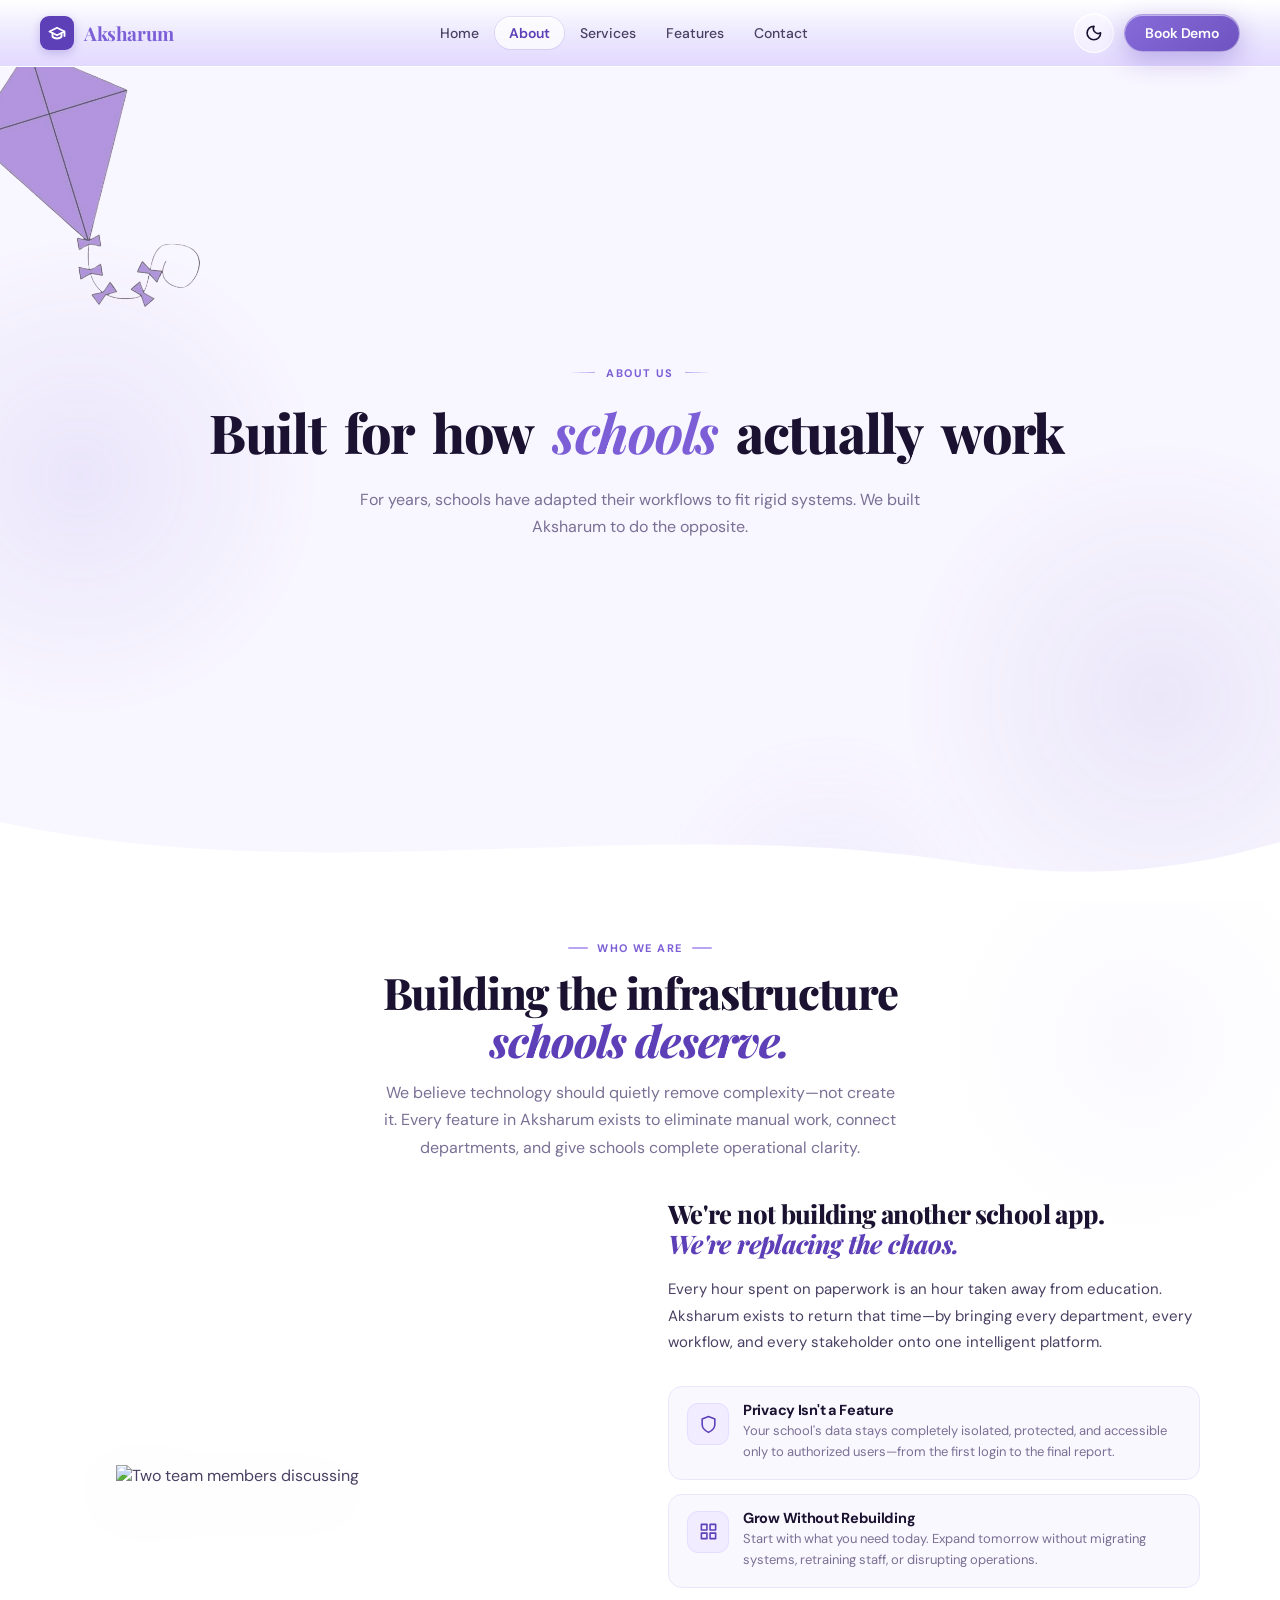
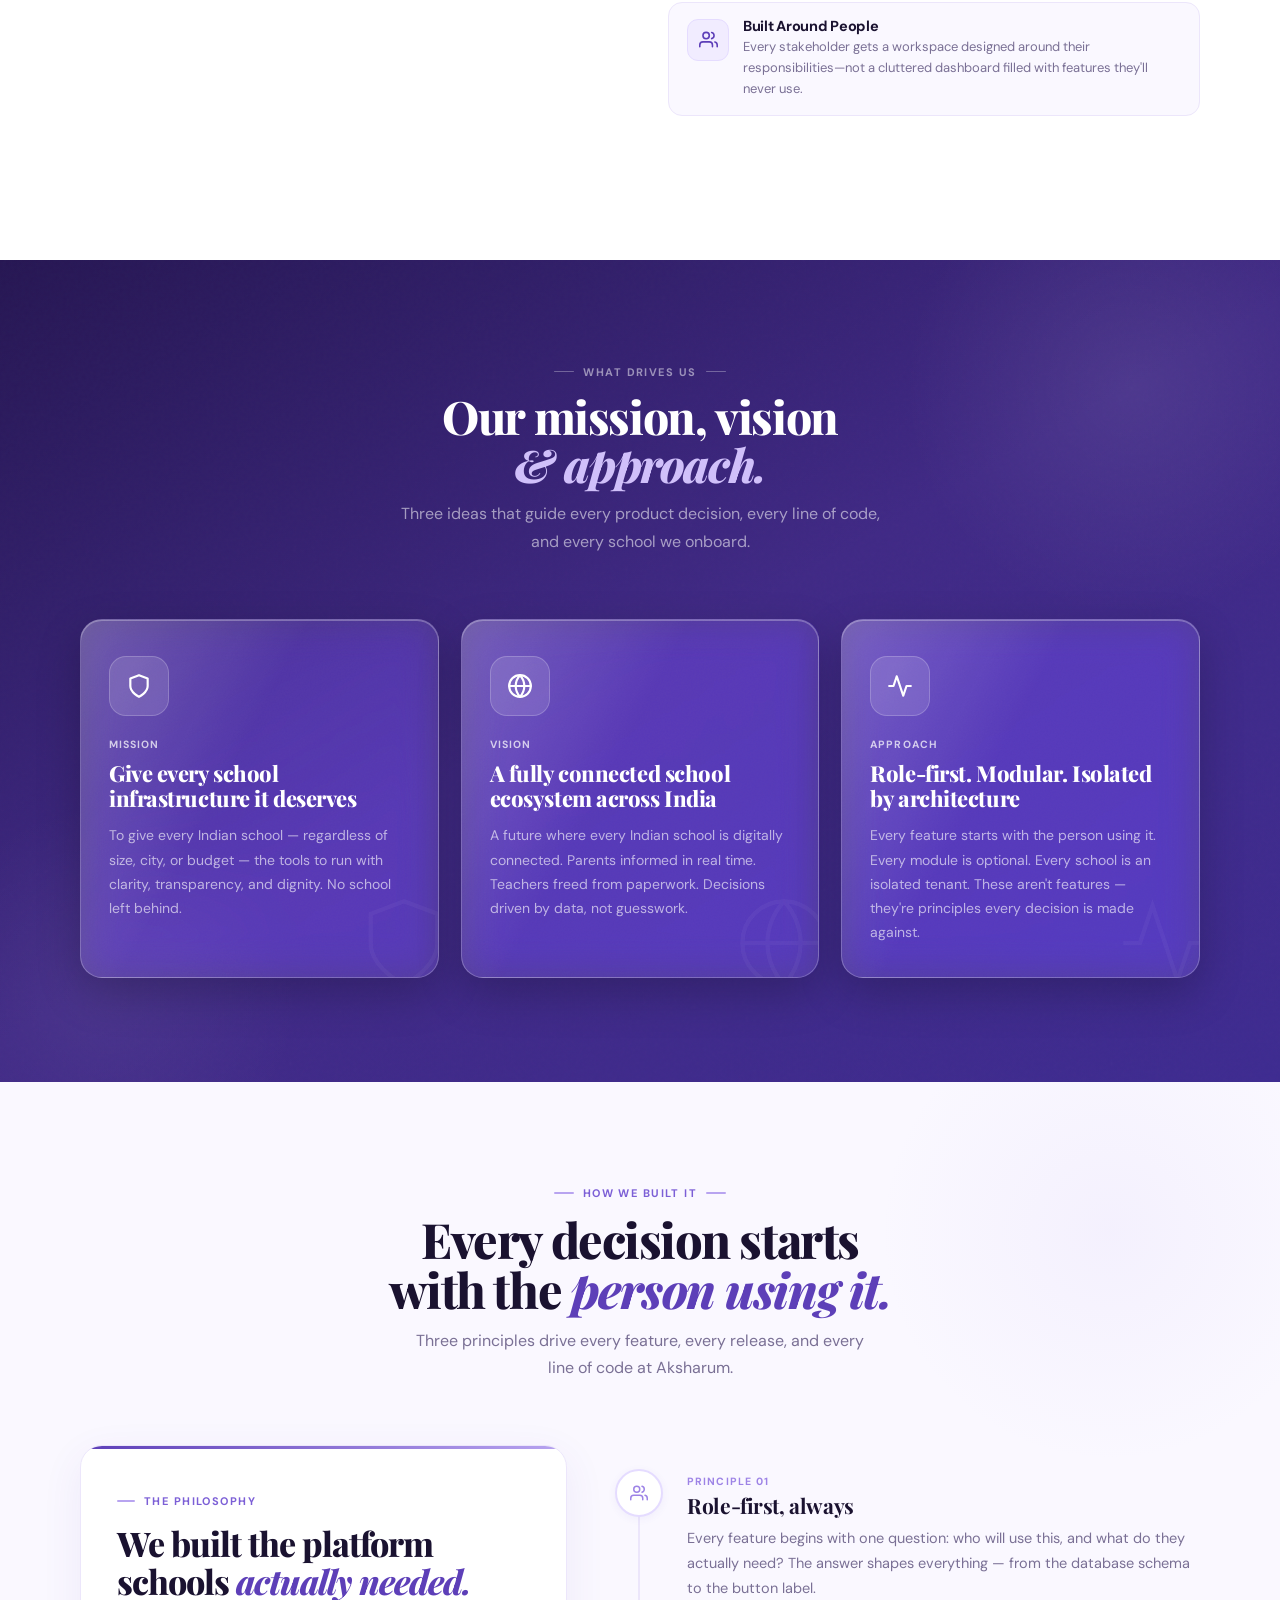
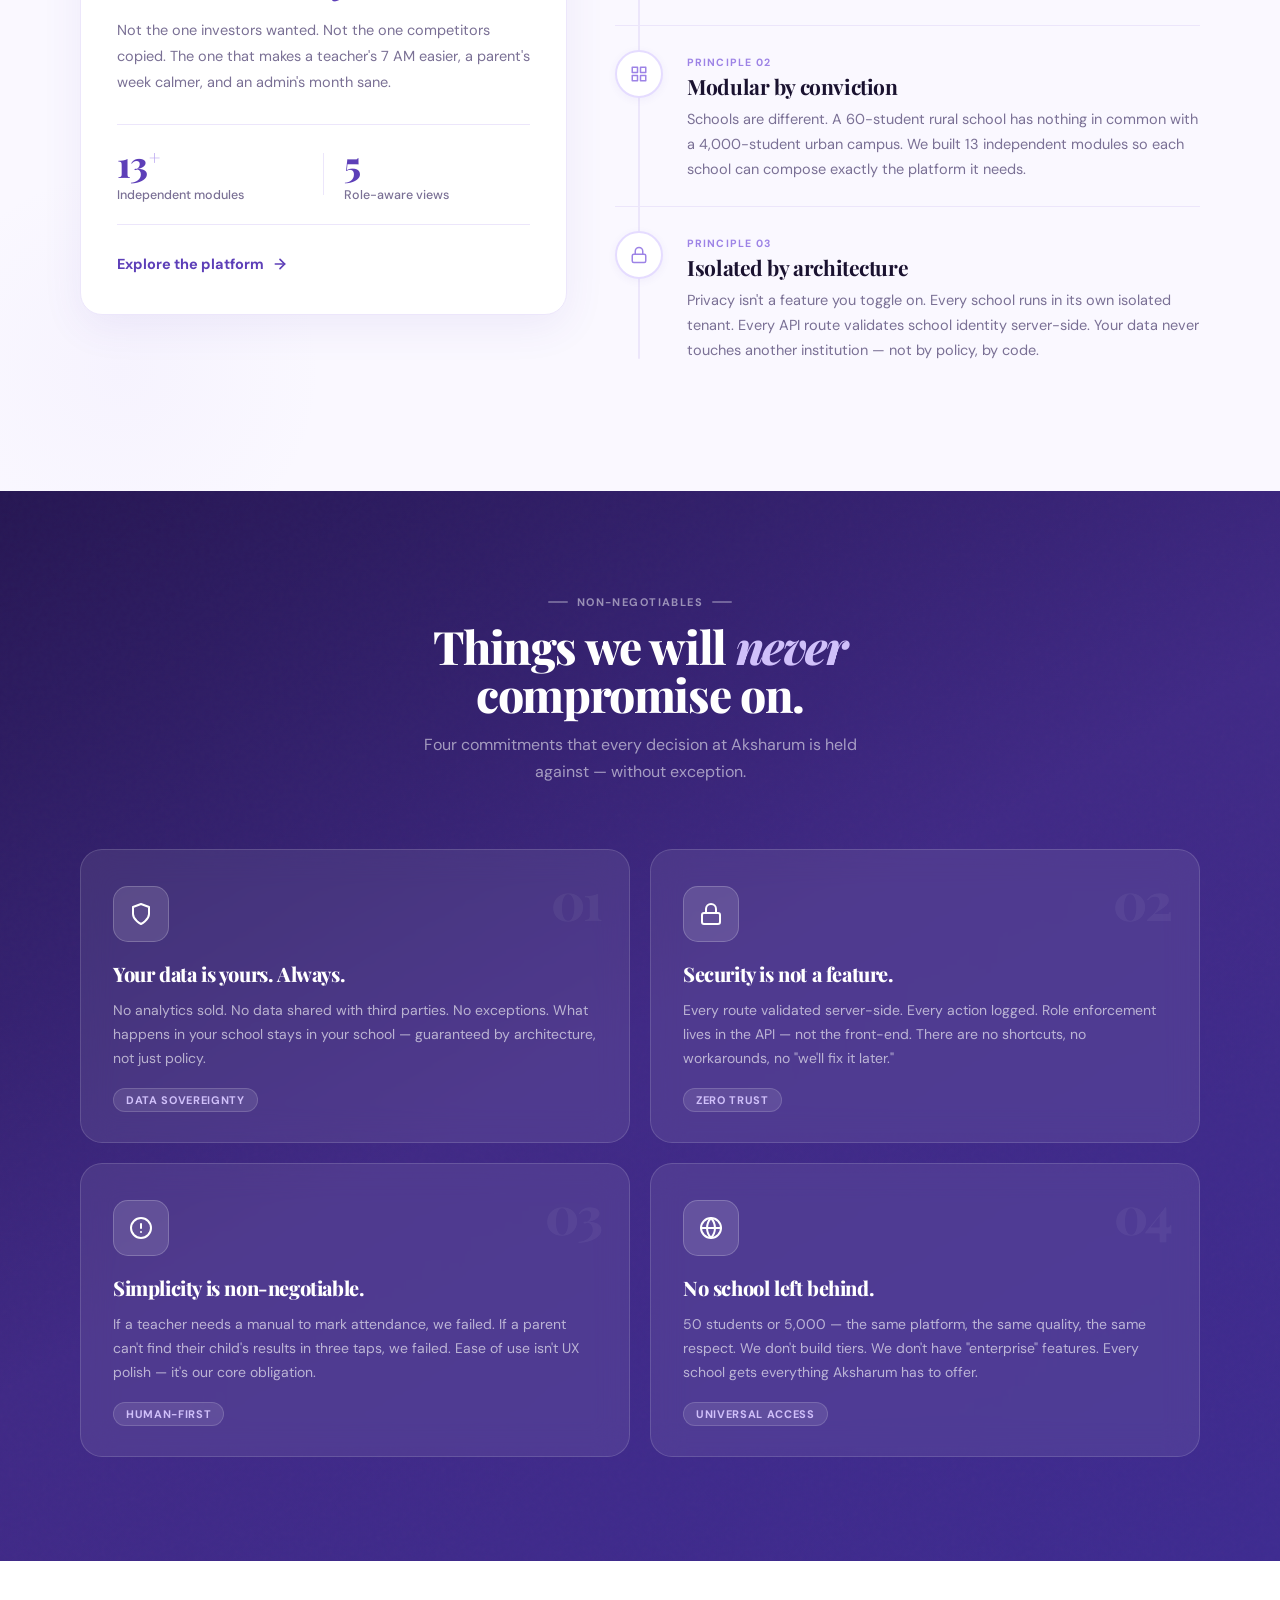
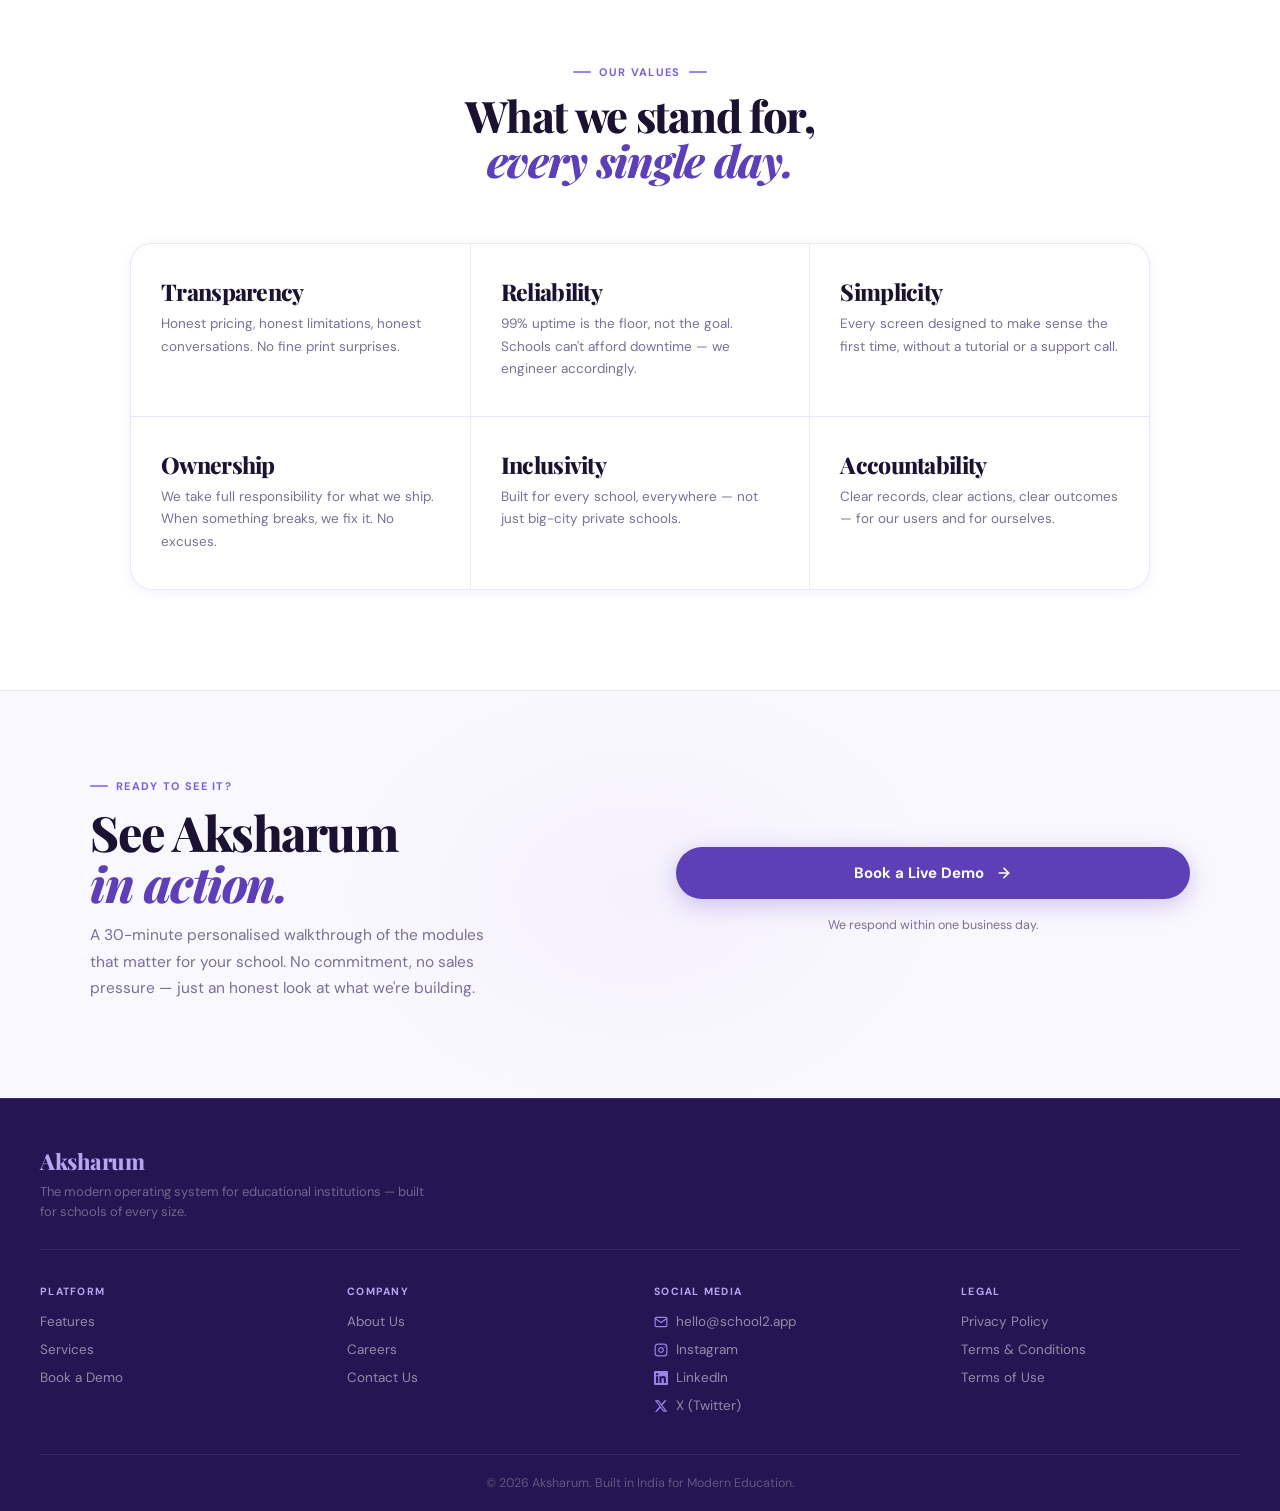
==== commit 3852a2e7: "Refractor Page- About" ====
--- a/about.html
+++ b/about.html
@@ -29,7 +29,12 @@
 <!-- ════════════════════════════════════════════
      NAV — replace your existing <nav id="nav">...</nav> with this entire block
      ════════════════════════════════════════════ -->
-<nav id="nav">
+<nav id="nav" style="background: linear-gradient(
+    180deg, 
+    var(--nav-bg-start) 0%, 
+    var(--nav-bg-middle) 50%, 
+    var(--nav-bg-end) 100%
+  );">
   <div class="nw">
     <a href="index.html" class="logo">
       <div class="lbox">
@@ -159,7 +164,9 @@
       <span class="word">actually</span>
       <span class="word">work</span>
     </h1>
-    <p class="sub" id="hsub">We're replacing spreadsheets, WhatsApp groups, and decade-old software with one calm, modern platform — built for every workflow, every role, every school.</p>
+    <p class="sub" id="hsub">
+      For years, schools have adapted their workflows to fit rigid systems. We built Aksharum to do the opposite.
+    </p>
   </div>
   <svg class="hero-wave" viewBox="0 0 1440 120" preserveAspectRatio="none" xmlns="http://www.w3.org/2000/svg">
     <path d="M0,40 C360,110 720,30 1080,80 C1260,105 1380,75 1440,60 L1440,120 L0,120 Z"/>
@@ -171,7 +178,9 @@
   <div class="wwa-hd" id="wwaHd">
     <div class="wwa-ey">Who We Are</div>
     <h2>Building the infrastructure<br><em>schools deserve.</em></h2>
-    <p>We're a small team with a big conviction — that every school in India deserves tools that actually work, regardless of size, budget, or city.</p>
+    <p>
+      We believe technology should quietly remove complexity—not create it.  Every feature in Aksharum exists to eliminate manual work, connect departments, and give schools complete operational clarity.
+    </p>
   </div>
   <div class="wwa-body">
     <div class="wwa-img-col" id="wwaImg">
@@ -179,27 +188,27 @@
     </div>
     <div class="wwa-right" id="wwaRight">
       <h3>We're not building another school app.<br><em>We're replacing the chaos.</em></h3>
-      <p>Aksharum started when we walked into a school office and saw three paper registers, two Excel files, and a teacher writing 40 report cards by hand. Every line of code we write exists to give that time back — to every teacher, every admin, every day.</p>
+      <p>Every hour spent on paperwork is an hour taken away from education. Aksharum exists to return that time—by bringing every department, every workflow, and every stakeholder onto one intelligent platform.</p>
       <div class="wwa-feats">
         <div class="wwa-feat">
           <div class="wwa-feat-ico"><svg viewBox="0 0 24 24" fill="none" stroke="currentColor" stroke-width="2" stroke-linecap="round" stroke-linejoin="round"><path d="M12 22s8-4 8-10V5l-8-3-8 3v7c0 6 8 10 8 10z"/></svg></div>
           <div>
-            <h4>Built on isolation and trust</h4>
-            <p>Every school is its own private tenant — your data never touches another school's, enforced server-side at every API call.</p>
+            <h4>Privacy Isn't a Feature</h4>
+            <p>Your school's data stays completely isolated, protected, and accessible only to authorized users—from the first login to the final report.</p>
           </div>
         </div>
         <div class="wwa-feat">
           <div class="wwa-feat-ico"><svg viewBox="0 0 24 24" fill="none" stroke="currentColor" stroke-width="2" stroke-linecap="round" stroke-linejoin="round"><rect x="3" y="3" width="7" height="7"/><rect x="14" y="3" width="7" height="7"/><rect x="14" y="14" width="7" height="7"/><rect x="3" y="14" width="7" height="7"/></svg></div>
           <div>
-            <h4>Modular by design</h4>
-            <p>13 modules — enable what you need, skip what you don't. Toggle anytime with zero downtime. Pay only for what you use.</p>
+            <h4>Grow Without Rebuilding</h4>
+            <p>Start with what you need today. Expand tomorrow without migrating systems, retraining staff, or disrupting operations.</p>
           </div>
         </div>
         <div class="wwa-feat">
           <div class="wwa-feat-ico"><svg viewBox="0 0 24 24" fill="none" stroke="currentColor" stroke-width="2" stroke-linecap="round" stroke-linejoin="round"><path d="M17 21v-2a4 4 0 00-4-4H5a4 4 0 00-4 4v2"/><circle cx="9" cy="7" r="4"/><path d="M23 21v-2a4 4 0 00-3-3.87"/><path d="M16 3.13a4 4 0 010 7.75"/></svg></div>
           <div>
-            <h4>Role-first, always</h4>
-            <p>Every person sees exactly their world — admin, teacher, student, parent. Built around the human, not the feature.</p>
+            <h4>Built Around People</h4>
+            <p>Every stakeholder gets a workspace designed around their responsibilities—not a cluttered dashboard filled with features they'll never use.</p>
           </div>
         </div>
       </div>
--- a/css/about.css
+++ b/css/about.css
@@ -8,6 +8,10 @@
   --sh:0 2px 12px rgba(93,63,184,.08);
   --sh-md:0 8px 32px rgba(93,63,184,.12);
   --sh-lg:0 24px 64px rgba(93,63,184,.15);
+
+    --nav-bg-start: #FFFFFF;
+  --nav-bg-middle: #EDE9FE;
+  --nav-bg-end: #e2d9ff;
 }
 *,*::before,*::after{box-sizing:border-box;margin:0;padding:0}
 html{scroll-behavior:smooth}
@@ -66,7 +70,7 @@
 .wwa-sec{background:#fff;padding:32px 0 108px;position:relative;overflow:hidden}
 .wwa-sec::before{content:'';position:absolute;top:-80px;right:-80px;width:440px;height:440px;background:radial-gradient(circle,rgba(184,164,240,.07),transparent 65%);pointer-events:none}
 
-.wwa-hd{text-align:center;max-width:680px;margin:0 auto 68px;padding:0 52px}
+.wwa-hd{text-align:center;max-width:680px;margin:0 auto 38px;padding:0 52px}
 .wwa-ey{display:inline-flex;align-items:center;gap:9px;font-size:11px;font-weight:700;text-transform:uppercase;letter-spacing:.13em;color:var(--p600);margin-bottom:14px}
 .wwa-ey::before,.wwa-ey::after{content:'';width:20px;height:2px;background:var(--p400);border-radius:2px}
 /* — heading wraps on two lines as user requested — no nowrap — */
@@ -463,7 +467,7 @@
   visibility: hidden;
   pointer-events: none;
   transition: opacity .32s ease, visibility .32s ease;
-  z-index: 4998;
+  z-index: 6000;
 }
 
 .mobile-drawer {
@@ -475,7 +479,7 @@
   background: #fff;
   border-left: 1px solid rgba(229, 220, 255, .95);
   box-shadow: -28px 0 80px rgba(20, 14, 35, .24);
-  z-index: 4999;
+  z-index: 6001;
   display: flex;
   flex-direction: column;
   transform: translateX(105%);
@@ -485,13 +489,13 @@
   transition: transform .42s cubic-bezier(.4, 0, .2, 1), opacity .25s ease, visibility .25s ease;
 }
 
-nav.menu-open .nav-overlay {
+body.nav-lock .nav-overlay {
   opacity: 1;
   visibility: visible;
   pointer-events: auto;
 }
 
-nav.menu-open .mobile-drawer {
+body.nav-lock .mobile-drawer {
   transform: translateX(0);
   opacity: 1;
   visibility: visible;
@@ -674,7 +678,7 @@
   }
 
   .nw { gap: 12px; }
-  .nlinks a { padding: 7px 10px; font-size: 13.5px; }
+  .nlinks a { padding: 7px 10px; font-size: 16.5px; }
   .n-demo { padding: 9px 16px; font-size: 13.5px; }
 
   .about-hero { padding: 48px 0 110px; }
@@ -1367,6 +1371,15 @@
   color-scheme: dark;
 }
 
+[data-theme="dark"] {
+  /* Dark mode: transitions from dark background down into your hero section */
+  --nav-bg-start: #0F0E17;
+  --nav-bg-middle: #1B1834;
+  --nav-bg-end: #2a1d58;
+  
+  --nav-text-color: #F0F0F0;
+}
+
 html[data-theme="dark"] body {
   background: var(--bg);
   color: var(--ink2);
@@ -1897,4 +1910,79 @@
   .nright .theme-toggle {
     display: none;
   }
-}+}
+
+/* ════════════════════════════════════════════════════════════════
+   SERVICES PAGE — FOOTER WIDTH FIX
+   Makes services footer match the about page footer width
+   ════════════════════════════════════════════════════════════════ */
+
+footer .fw {
+  width: 100% !important;
+  max-width: 1280px !important;
+  margin-left: auto !important;
+  margin-right: auto !important;
+  padding-left: 52px !important;
+  padding-right: 52px !important;
+  box-sizing: border-box !important;
+}
+
+@media (max-width: 1400px) {
+  footer .fw {
+    padding-left: 40px !important;
+    padding-right: 40px !important;
+  }
+}
+
+@media (max-width: 1200px) {
+  footer .fw {
+    padding-left: 32px !important;
+    padding-right: 32px !important;
+  }
+}
+
+@media (max-width: 1024px) {
+  footer .fw {
+    width: 100% !important;
+    max-width: 1280px !important;
+    padding-left: 28px !important;
+    padding-right: 28px !important;
+  }
+}
+
+@media (max-width: 880px) {
+  footer .fw {
+    padding-left: 24px !important;
+    padding-right: 24px !important;
+  }
+}
+
+@media (max-width: 768px) {
+  footer .fw {
+    width: 100% !important;
+    max-width: 720px !important;
+    padding-left: 20px !important;
+    padding-right: 20px !important;
+  }
+}
+
+@media (max-width: 640px) {
+  footer .fw {
+    padding-left: 16px !important;
+    padding-right: 16px !important;
+  }
+}
+
+@media (max-width: 480px) {
+  footer .fw {
+    width: 100% !important;
+    max-width: 100% !important;
+    padding-left: 16px !important;
+    padding-right: 16px !important;
+  }
+}
+
+/* ── GLOBAL X-OVERFLOW GUARD ──
+   Prevents stray horizontal pan on mobile. 'clip' (unlike 'hidden')
+   creates no scroll container, so position:sticky nav keeps working. */
+html,body{overflow-x:clip}
--- a/css/liquid-glass.css
+++ b/css/liquid-glass.css
@@ -0,0 +1,463 @@
+/* ════════════════════════════════════════════════════════════════════════
+   AKSHARUM — LIQUID GLASS DESIGN LAYER
+   Loaded AFTER each page stylesheet. Purely additive: re-skins the shared
+   chrome (nav, drawer, buttons) and the main cards/panels of every page
+   with a translucent "liquid glass" material — backdrop blur + saturation,
+   specular top highlight, frosted borders — in light and dark themes.
+   Remove this one <link> to restore the previous flat design.
+   ════════════════════════════════════════════════════════════════════════ */
+
+:root{
+  --lg-bg: rgba(255,255,255,.62);
+  --lg-bg-strong: rgba(255,255,255,.74);
+  --lg-bg-soft: rgba(255,255,255,.45);
+  --lg-border: rgba(255,255,255,.85);
+  --lg-edge: rgba(93,63,184,.12);
+  --lg-shadow: 0 12px 40px rgba(37,21,82,.12);
+  --lg-highlight: inset 0 1px 0 rgba(255,255,255,.95), inset 0 -1px 0 rgba(255,255,255,.25);
+  --lg-blur: 22px;
+  --lg-sat: 175%;
+}
+html[data-theme="dark"]{
+  --lg-bg: rgba(30,22,52,.55);
+  --lg-bg-strong: rgba(26,19,44,.72);
+  --lg-bg-soft: rgba(255,255,255,.06);
+  --lg-border: rgba(222,210,255,.22);
+  --lg-edge: rgba(199,179,255,.10);
+  --lg-shadow: 0 12px 44px rgba(0,0,0,.42);
+  --lg-highlight: inset 0 1px 0 rgba(255,255,255,.14), inset 0 -1px 0 rgba(255,255,255,.04);
+}
+
+/* ── The reusable material ─────────────────────────────────────────────── */
+nav,
+.mobile-drawer,
+.dash,.notif-chip,.enroll-chip,
+.pcard,.fg-card,.tcard2,.t-badge,
+.sv-sec-card,.sv-pillar-card,.sv-prob-item,
+.db-chip,
+.fcard,.demo-card,.map-pin-card,
+.wnt-card,.dm-card,.slots-box,
+.cr-why-card,.cr-form-wrap,.cr-file-box,
+.toc,.intro-box,.contact-card,
+.page > .card{
+  background: var(--lg-bg);
+  -webkit-backdrop-filter: blur(var(--lg-blur)) saturate(var(--lg-sat));
+  backdrop-filter: blur(var(--lg-blur)) saturate(var(--lg-sat));
+  box-shadow: var(--lg-highlight), 0 0 0 1px var(--lg-edge), var(--lg-shadow);
+}
+
+/* ── Navbar: full-width glass bar ──────────────────────────────────────── */
+nav{
+  background: var(--lg-bg);
+  box-shadow: inset 0 1px 0 rgba(255,255,255,.7);
+}
+nav.scrolled{
+  background: var(--lg-bg-strong);
+  box-shadow: inset 0 1px 0 rgba(255,255,255,.7), 0 8px 32px rgba(37,21,82,.10);
+}
+html[data-theme="dark"] nav{
+  background: rgba(15,10,28,.55);
+  border-bottom: 1px solid rgba(222,210,255,.10);
+  box-shadow: inset 0 1px 0 rgba(255,255,255,.06);
+}
+html[data-theme="dark"] nav.scrolled{
+  background: rgba(15,10,28,.74);
+  box-shadow: inset 0 1px 0 rgba(255,255,255,.06), 0 10px 36px rgba(0,0,0,.4);
+}
+.nlinks a.active{
+  background: var(--lg-bg-strong);
+  box-shadow: inset 0 1px 0 rgba(255,255,255,.9), 0 0 0 1px var(--lg-edge);
+}
+html[data-theme="dark"] .nlinks a.active{
+  background: rgba(199,179,255,.14);
+  box-shadow: inset 0 1px 0 rgba(255,255,255,.12);
+}
+
+/* small round controls become glass capsules */
+.theme-toggle,.nav-toggle,.drawer-close,.drawer-theme-toggle{
+  background: var(--lg-bg-soft);
+  -webkit-backdrop-filter: blur(14px) saturate(160%);
+  backdrop-filter: blur(14px) saturate(160%);
+  border: 1px solid var(--lg-border);
+  box-shadow: inset 0 1px 0 rgba(255,255,255,.8);
+}
+html[data-theme="dark"] .theme-toggle,
+html[data-theme="dark"] .nav-toggle,
+html[data-theme="dark"] .drawer-close,
+html[data-theme="dark"] .drawer-theme-toggle{
+  background: rgba(255,255,255,.07);
+  border-color: rgba(222,210,255,.20);
+  box-shadow: inset 0 1px 0 rgba(255,255,255,.10);
+}
+
+/* ── Mobile drawer: tall glass sheet ───────────────────────────────────── */
+.mobile-drawer{
+  background: rgba(255,255,255,.72);
+  -webkit-backdrop-filter: blur(34px) saturate(180%);
+  backdrop-filter: blur(34px) saturate(180%);
+  border-left: 1px solid var(--lg-border);
+}
+.drawer-head{background: transparent; border-bottom-color: var(--lg-edge)}
+/* Normalized glass pills — every page ships its own drawer CSS with
+   different radii/colors, so pin the look here with .mobile-drawer
+   specificity and lavender (not white) borders that stay visible no
+   matter what shows through the glass behind the drawer. */
+.mobile-drawer .drawer-links a{
+  padding: 14px 18px;
+  border-radius: 14px;
+  font-size: 14px;
+  font-weight: 700;
+  letter-spacing: .08em;
+  text-transform: uppercase;
+  background: rgba(255,255,255,.5);
+  border: 1px solid rgba(93,63,184,.16);
+  box-shadow: inset 0 1px 0 rgba(255,255,255,.8);
+}
+.mobile-drawer .drawer-links a:hover,
+.mobile-drawer .drawer-links a.active{
+  background: rgba(124,95,214,.12);
+  border-color: rgba(93,63,184,.30);
+  color: var(--p700);
+}
+.mobile-drawer .drawer-theme-toggle{
+  min-height: 48px;
+  border-radius: 14px;
+  font-size: 14px;
+  font-weight: 700;
+  letter-spacing: .04em;
+  text-transform: uppercase;
+  background: rgba(255,255,255,.5);
+  border: 1px solid rgba(93,63,184,.16);
+  box-shadow: inset 0 1px 0 rgba(255,255,255,.8);
+  margin-bottom: 12px;
+}
+.mobile-drawer .drawer-demo{border-radius: 14px}
+html[data-theme="dark"] .mobile-drawer{
+  background: rgba(15,10,28,.68);
+  border-left-color: rgba(222,210,255,.16);
+}
+html[data-theme="dark"] .drawer-head,
+html[data-theme="dark"] .drawer-links,
+html[data-theme="dark"] .drawer-bottom{background: transparent}
+html[data-theme="dark"] .mobile-drawer .drawer-links a{
+  background: rgba(255,255,255,.06);
+  border-color: rgba(222,210,255,.18);
+  color: var(--ink, #fbf8ff);
+  box-shadow: inset 0 1px 0 rgba(255,255,255,.08);
+}
+html[data-theme="dark"] .mobile-drawer .drawer-links a:hover,
+html[data-theme="dark"] .mobile-drawer .drawer-links a.active{
+  background: rgba(199,179,255,.14);
+  border-color: rgba(199,179,255,.32);
+  color: var(--p700, #c7b3ff);
+}
+html[data-theme="dark"] .mobile-drawer .drawer-theme-toggle{
+  background: rgba(255,255,255,.06);
+  border-color: rgba(222,210,255,.18);
+  color: var(--ink, #fbf8ff);
+  box-shadow: inset 0 1px 0 rgba(255,255,255,.08);
+}
+.nav-overlay{
+  background: rgba(20,14,35,.38);
+  -webkit-backdrop-filter: blur(10px) saturate(120%);
+  backdrop-filter: blur(10px) saturate(120%);
+}
+
+/* ── Tinted glass buttons (brand purple) ───────────────────────────────── */
+.n-demo,.drawer-demo,.btn-feat-know{
+  background: linear-gradient(135deg, rgba(124,95,214,.92), rgba(93,63,184,.88));
+  -webkit-backdrop-filter: blur(10px) saturate(160%);
+  backdrop-filter: blur(10px) saturate(160%);
+  border: 1px solid rgba(255,255,255,.38);
+  box-shadow: inset 0 1px 0 rgba(255,255,255,.5), 0 8px 26px rgba(93,63,184,.32);
+}
+.n-demo:hover,.drawer-demo:hover,.btn-feat-know:hover{
+  background: linear-gradient(135deg, rgba(124,95,214,1), rgba(93,63,184,.96));
+}
+.btn-ghost{
+  border: 1px solid rgba(255,255,255,.55);
+  box-shadow: inset 0 1px 0 rgba(255,255,255,.4);
+}
+
+/* ── Page-specific fine tuning ─────────────────────────────────────────── */
+/* index hero dashboard reads as a frosted widget over the animated blob */
+.dash{background: var(--lg-bg-strong)}
+.dsc{
+  background: var(--lg-bg-soft);
+  border: 1px solid var(--lg-border);
+  box-shadow: inset 0 1px 0 rgba(255,255,255,.7);
+}
+html[data-theme="dark"] .dash{background: rgba(26,19,44,.72)}
+html[data-theme="dark"] .dsc{
+  background: rgba(255,255,255,.06);
+  border-color: rgba(222,210,255,.14);
+  box-shadow: inset 0 1px 0 rgba(255,255,255,.08);
+}
+.pain-row{
+  background: var(--lg-bg-soft);
+  box-shadow: inset 0 1px 0 rgba(255,255,255,.6);
+}
+html[data-theme="dark"] .pain-row{
+  background: rgba(255,255,255,.05);
+  box-shadow: inset 0 1px 0 rgba(255,255,255,.06);
+}
+/* cards that already sit on purple gradients: subtle translucent frost,
+   brighter edges — NOT the opaque light material (which turns milky here) */
+.sc,.tcard,.mva-card{
+  background: rgba(255,255,255,.09);
+  -webkit-backdrop-filter: blur(18px) saturate(150%);
+  backdrop-filter: blur(18px) saturate(150%);
+  border: 1px solid rgba(255,255,255,.24);
+  box-shadow: inset 0 1px 0 rgba(255,255,255,.28), 0 16px 44px rgba(0,0,0,.22);
+}
+.mva-card:hover{
+  background: rgba(255,255,255,.15);
+  border-color: rgba(255,255,255,.38);
+}
+/* eyebrow label needs more punch on the frosted glass */
+.mva-tag{color: rgba(255,255,255,.72)}
+/* ambient colour washes so glass has something to refract on white sections */
+.prob-sec{background:
+  radial-gradient(640px 420px at 88% 10%, rgba(157,131,230,.13), transparent 62%),
+  radial-gradient(560px 400px at 6% 90%, rgba(93,63,184,.09), transparent 60%),
+  #faf9ff}
+.feat-sec{background:
+  radial-gradient(600px 420px at 10% 12%, rgba(157,131,230,.12), transparent 62%),
+  radial-gradient(620px 440px at 92% 86%, rgba(93,63,184,.10), transparent 60%),
+  #faf9ff}
+.testi-sec{background:
+  radial-gradient(600px 400px at 90% 8%, rgba(157,131,230,.12), transparent 60%),
+  radial-gradient(520px 380px at 8% 92%, rgba(93,63,184,.08), transparent 58%),
+  var(--p50)}
+html[data-theme="dark"] .prob-sec,
+html[data-theme="dark"] .feat-sec{background:
+  radial-gradient(640px 420px at 88% 10%, rgba(124,95,214,.16), transparent 62%),
+  radial-gradient(560px 400px at 6% 90%, rgba(199,179,255,.08), transparent 60%),
+  #0f0a1c}
+html[data-theme="dark"] .testi-sec{background:
+  radial-gradient(600px 400px at 90% 8%, rgba(124,95,214,.15), transparent 60%),
+  radial-gradient(520px 380px at 8% 92%, rgba(199,179,255,.07), transparent 58%),
+  #0f0a1c}
+
+/* footer: specular hairline on top */
+footer{box-shadow: inset 0 1px 0 rgba(255,255,255,.10)}
+
+/* dark-theme card variants (page CSS dark rules are more specific,
+   so restate the material) */
+html[data-theme="dark"] .pcard,
+html[data-theme="dark"] .fg-card,
+html[data-theme="dark"] .tcard2,
+html[data-theme="dark"] .t-badge,
+html[data-theme="dark"] .notif-chip,
+html[data-theme="dark"] .enroll-chip,
+html[data-theme="dark"] .sv-sec-card,
+html[data-theme="dark"] .sv-pillar-card,
+html[data-theme="dark"] .sv-prob-item,
+html[data-theme="dark"] .db-chip,
+html[data-theme="dark"] .fcard,
+html[data-theme="dark"] .demo-card,
+html[data-theme="dark"] .map-pin-card,
+html[data-theme="dark"] .wnt-card,
+html[data-theme="dark"] .dm-card,
+html[data-theme="dark"] .slots-box,
+html[data-theme="dark"] .cr-why-card,
+html[data-theme="dark"] .cr-form-wrap,
+html[data-theme="dark"] .cr-file-box,
+html[data-theme="dark"] .toc,
+html[data-theme="dark"] .intro-box,
+html[data-theme="dark"] .contact-card{
+  background: var(--lg-bg);
+  border-color: var(--lg-border);
+  box-shadow: var(--lg-highlight), 0 0 0 1px var(--lg-edge), var(--lg-shadow);
+}
+
+/* ── Guardrails ────────────────────────────────────────────────────────── */
+/* lighter blur on phones — dozens of backdrop-filters get expensive */
+@media (max-width:768px){
+  :root{--lg-blur:14px}
+}
+/* no backdrop-filter support → nearly opaque surfaces stay readable */
+@supports not ((backdrop-filter: blur(1px)) or (-webkit-backdrop-filter: blur(1px))){
+  :root{
+    --lg-bg: rgba(255,255,255,.94);
+    --lg-bg-strong: rgba(255,255,255,.97);
+    --lg-bg-soft: rgba(250,248,255,.96);
+  }
+  html[data-theme="dark"]{
+    --lg-bg: rgba(23,17,38,.96);
+    --lg-bg-strong: rgba(23,17,38,.98);
+    --lg-bg-soft: rgba(33,23,53,.96);
+  }
+}
+/* user prefers less transparency → give them solid surfaces */
+@media (prefers-reduced-transparency: reduce){
+  :root{
+    --lg-bg:#fff; --lg-bg-strong:#fff; --lg-bg-soft:#faf8ff;
+  }
+  html[data-theme="dark"]{
+    --lg-bg:#171126; --lg-bg-strong:#171126; --lg-bg-soft:#211735;
+  }
+  nav,.mobile-drawer,.nav-overlay{
+    -webkit-backdrop-filter:none; backdrop-filter:none;
+  }
+}
+
+/* ════════════════════════════════════════════════════════════════════════
+   LIQUID GLASS — ROUND 2
+   ════════════════════════════════════════════════════════════════════════ */
+
+/* ── Frosted texture + specular sheen on major glass surfaces ─────────── */
+nav,.mobile-drawer,.dash,
+.pcard,.fg-card,.tcard2,
+.mva-card,.sv-sec-card,.sv-pillar-card,.wnt-card,
+.cr-why-card,.toc,.intro-box,.contact-card,.fcard,.demo-card,
+.page > .card{
+  background-image:
+    linear-gradient(118deg, rgba(255,255,255,.20), rgba(255,255,255,0) 42%),
+    url("data:image/svg+xml,%3Csvg viewBox='0 0 256 256' xmlns='http://www.w3.org/2000/svg'%3E%3Cfilter id='n'%3E%3CfeTurbulence type='fractalNoise' baseFrequency='.85' numOctaves='4' stitchTiles='stitch'/%3E%3C/filter%3E%3Crect width='100%25' height='100%25' filter='url(%23n)' opacity='.028'/%3E%3C/svg%3E");
+}
+html[data-theme="dark"] nav,
+html[data-theme="dark"] .mobile-drawer,
+html[data-theme="dark"] .dash,
+html[data-theme="dark"] .pcard,
+html[data-theme="dark"] .fg-card,
+html[data-theme="dark"] .tcard2,
+html[data-theme="dark"] .mva-card,
+html[data-theme="dark"] .sv-sec-card,
+html[data-theme="dark"] .sv-pillar-card,
+html[data-theme="dark"] .wnt-card,
+html[data-theme="dark"] .cr-why-card,
+html[data-theme="dark"] .toc,
+html[data-theme="dark"] .intro-box,
+html[data-theme="dark"] .contact-card,
+html[data-theme="dark"] .fcard,
+html[data-theme="dark"] .demo-card,
+html[data-theme="dark"] .page > .card{
+  background-image:
+    linear-gradient(118deg, rgba(255,255,255,.06), rgba(255,255,255,0) 42%),
+    url("data:image/svg+xml,%3Csvg viewBox='0 0 256 256' xmlns='http://www.w3.org/2000/svg'%3E%3Cfilter id='n'%3E%3CfeTurbulence type='fractalNoise' baseFrequency='.85' numOctaves='4' stitchTiles='stitch'/%3E%3C/filter%3E%3Crect width='100%25' height='100%25' filter='url(%23n)' opacity='.035'/%3E%3C/svg%3E");
+}
+
+/* ── Glare sweep across primary buttons on hover ───────────────────────── */
+.n-demo,.drawer-demo,.btn-feat-know,.btn-white{position:relative;overflow:hidden}
+.n-demo::after,.drawer-demo::after,.btn-feat-know::after,.btn-white::after{
+  content:'';position:absolute;top:0;left:-130%;width:70%;height:100%;
+  background:linear-gradient(105deg, transparent, rgba(255,255,255,.38), transparent);
+  transform:skewX(-20deg);
+  transition:left .55s ease;
+  pointer-events:none;
+}
+.n-demo:hover::after,.drawer-demo:hover::after,
+.btn-feat-know:hover::after,.btn-white:hover::after{left:150%}
+
+/* ── FAQ: one cohesive glass panel, rows stay flat inside ──────────────── */
+#faqList{
+  background: var(--lg-bg);
+  -webkit-backdrop-filter: blur(var(--lg-blur)) saturate(var(--lg-sat));
+  backdrop-filter: blur(var(--lg-blur)) saturate(var(--lg-sat));
+  border: 1px solid var(--lg-border);
+  box-shadow: var(--lg-highlight), 0 0 0 1px var(--lg-edge), var(--lg-shadow);
+  border-radius: 22px;
+  padding: 8px 28px;
+}
+html[data-theme="dark"] #faqList{
+  background: var(--lg-bg);
+  border-color: var(--lg-border);
+}
+details.faq-item:last-of-type{border-bottom:none}
+
+/* ── Glass form fields (demo, contact, career, auth) ───────────────────── */
+.dm-field input,.dm-field select,.dm-field textarea,
+.ff input,.ff select,.ff textarea,
+.cr-fi,
+.field input{
+  background: rgba(255,255,255,.55);
+  border: 1px solid rgba(93,63,184,.22);
+  box-shadow: inset 0 1px 0 rgba(255,255,255,.8);
+}
+.dm-field input:focus,.dm-field select:focus,.dm-field textarea:focus,
+.ff input:focus,.ff select:focus,.ff textarea:focus,
+.cr-fi:focus,
+.field input:focus{
+  background: var(--lg-bg-strong);
+  border-color: var(--p500);
+  box-shadow: inset 0 1px 0 rgba(255,255,255,.7), 0 0 0 4px rgba(124,95,214,.14);
+}
+html[data-theme="dark"] .dm-field input,
+html[data-theme="dark"] .dm-field select,
+html[data-theme="dark"] .dm-field textarea,
+html[data-theme="dark"] .ff input,
+html[data-theme="dark"] .ff select,
+html[data-theme="dark"] .ff textarea,
+html[data-theme="dark"] .cr-fi,
+html[data-theme="dark"] .field input{
+  background: rgba(255,255,255,.06);
+  border-color: var(--lg-border);
+  color: var(--ink, #fbf8ff);
+  box-shadow: inset 0 1px 0 rgba(255,255,255,.08);
+}
+html[data-theme="dark"] .dm-field input:focus,
+html[data-theme="dark"] .dm-field select:focus,
+html[data-theme="dark"] .dm-field textarea:focus,
+html[data-theme="dark"] .ff input:focus,
+html[data-theme="dark"] .ff select:focus,
+html[data-theme="dark"] .ff textarea:focus,
+html[data-theme="dark"] .cr-fi:focus,
+html[data-theme="dark"] .field input:focus{
+  background: rgba(255,255,255,.10);
+  border-color: var(--p500);
+  box-shadow: inset 0 1px 0 rgba(255,255,255,.12), 0 0 0 4px rgba(157,131,230,.18);
+}
+
+/* ── Auth page dark mode (auth.css has no dark rules; scoped to .page) ── */
+html[data-theme="dark"] .page{
+  --ink:#fbf8ff; --ink2:#ded6f3; --ink3:#a99dc2;
+  --line:rgba(222,210,255,.16); --bg:#0f0a1c;
+  background:#0f0a1c;
+}
+html[data-theme="dark"] body:has(> .page){background:#0f0a1c}
+html[data-theme="dark"] .page .btn-google{
+  background:rgba(255,255,255,.06); color:var(--ink); border-color:var(--line);
+}
+html[data-theme="dark"] .page .btn-google:hover{background:rgba(199,179,255,.12)}
+html[data-theme="dark"] .page .magic-ring{
+  background:rgba(199,179,255,.12); border-color:rgba(199,179,255,.3);
+}
+
+/* ── Smooth cross-page transitions (JS-assisted crossfade) ─────────────── */
+/* js/page-transitions.js adds .page-leave before navigating; every page
+   fades in on arrival. Nav is sticky & identical across pages, so it reads
+   as a persistent bar while content crossfades beneath it. */
+@media (prefers-reduced-motion: no-preference){
+  /* opacity ONLY — a transform keyframe with fill on <body> would leave a
+     permanently-active transform animation, which turns body into the
+     containing block for every position:fixed element (mobile drawer,
+     overlay) and breaks them the moment the page is scrolled */
+  @keyframes lgPageIn{
+    from{opacity:0}
+    to{opacity:1}
+  }
+  @keyframes lgPillIn{
+    from{opacity:.2; transform:scale(.82)}
+    to{opacity:1; transform:none}
+  }
+  body{animation:lgPageIn .34s ease both}
+  /* animation:none is required — a filled animation would win over opacity:0 */
+  body.page-leave{animation:none; opacity:0; transition:opacity .16s ease}
+  /* active nav pill pops softly on each page switch */
+  .nlinks a.active,.drawer-links a.active{animation:lgPillIn .4s cubic-bezier(.3,1.4,.4,1) .05s backwards}
+}
+/* navbar surface changes (scroll state, theme) fade smoothly */
+nav{transition:background-color .35s ease,border-color .3s ease,box-shadow .3s ease}
+
+/* ── Sticky-nav scroll stability on mobile ─────────────────────────────── */
+/* Own compositor layer so the bar doesn't lag/jitter behind the scroll;
+   nav has no fixed-position descendants, so the transform is safe. */
+nav{transform:translateZ(0)}
+/* Heavy blur is what makes the bar repaint slowly on phones — soften it. */
+@media (max-width:900px){
+  nav{
+    -webkit-backdrop-filter:blur(12px) saturate(150%);
+    backdrop-filter:blur(12px) saturate(150%);
+  }
+}
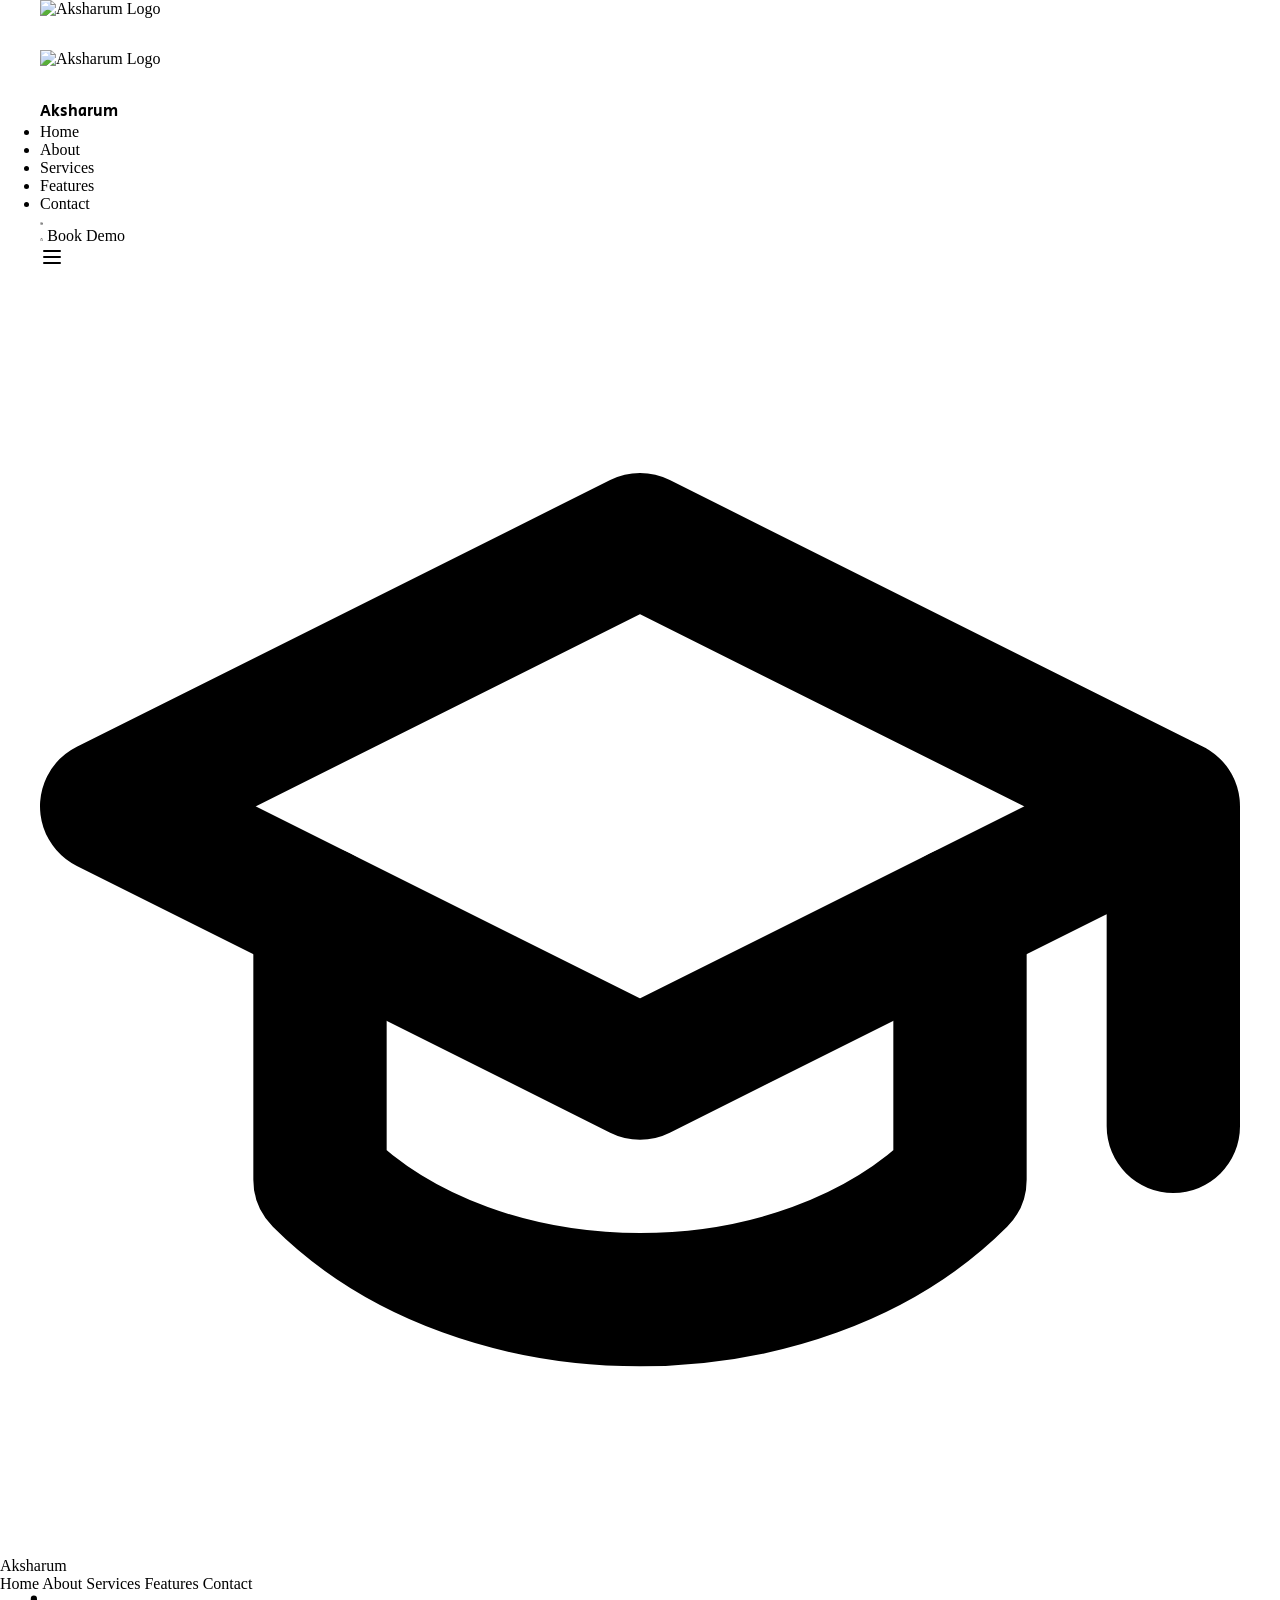
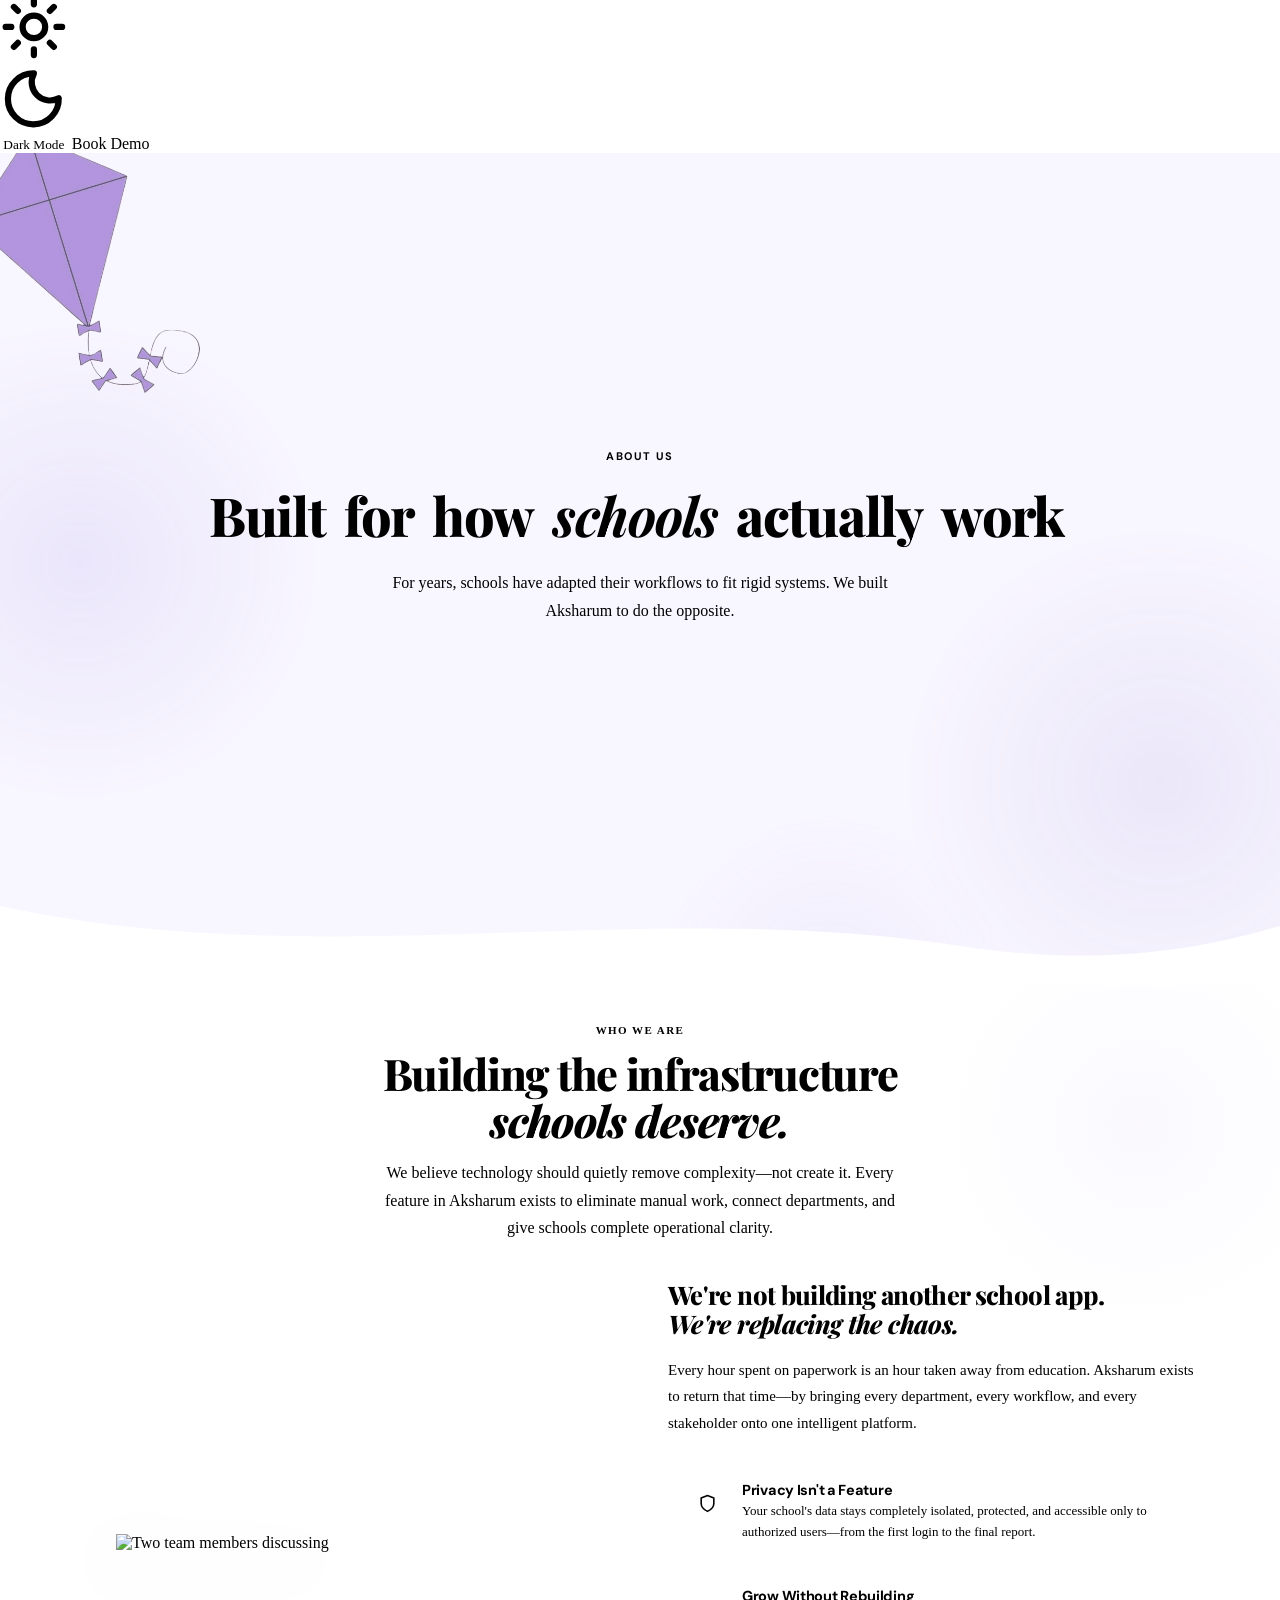
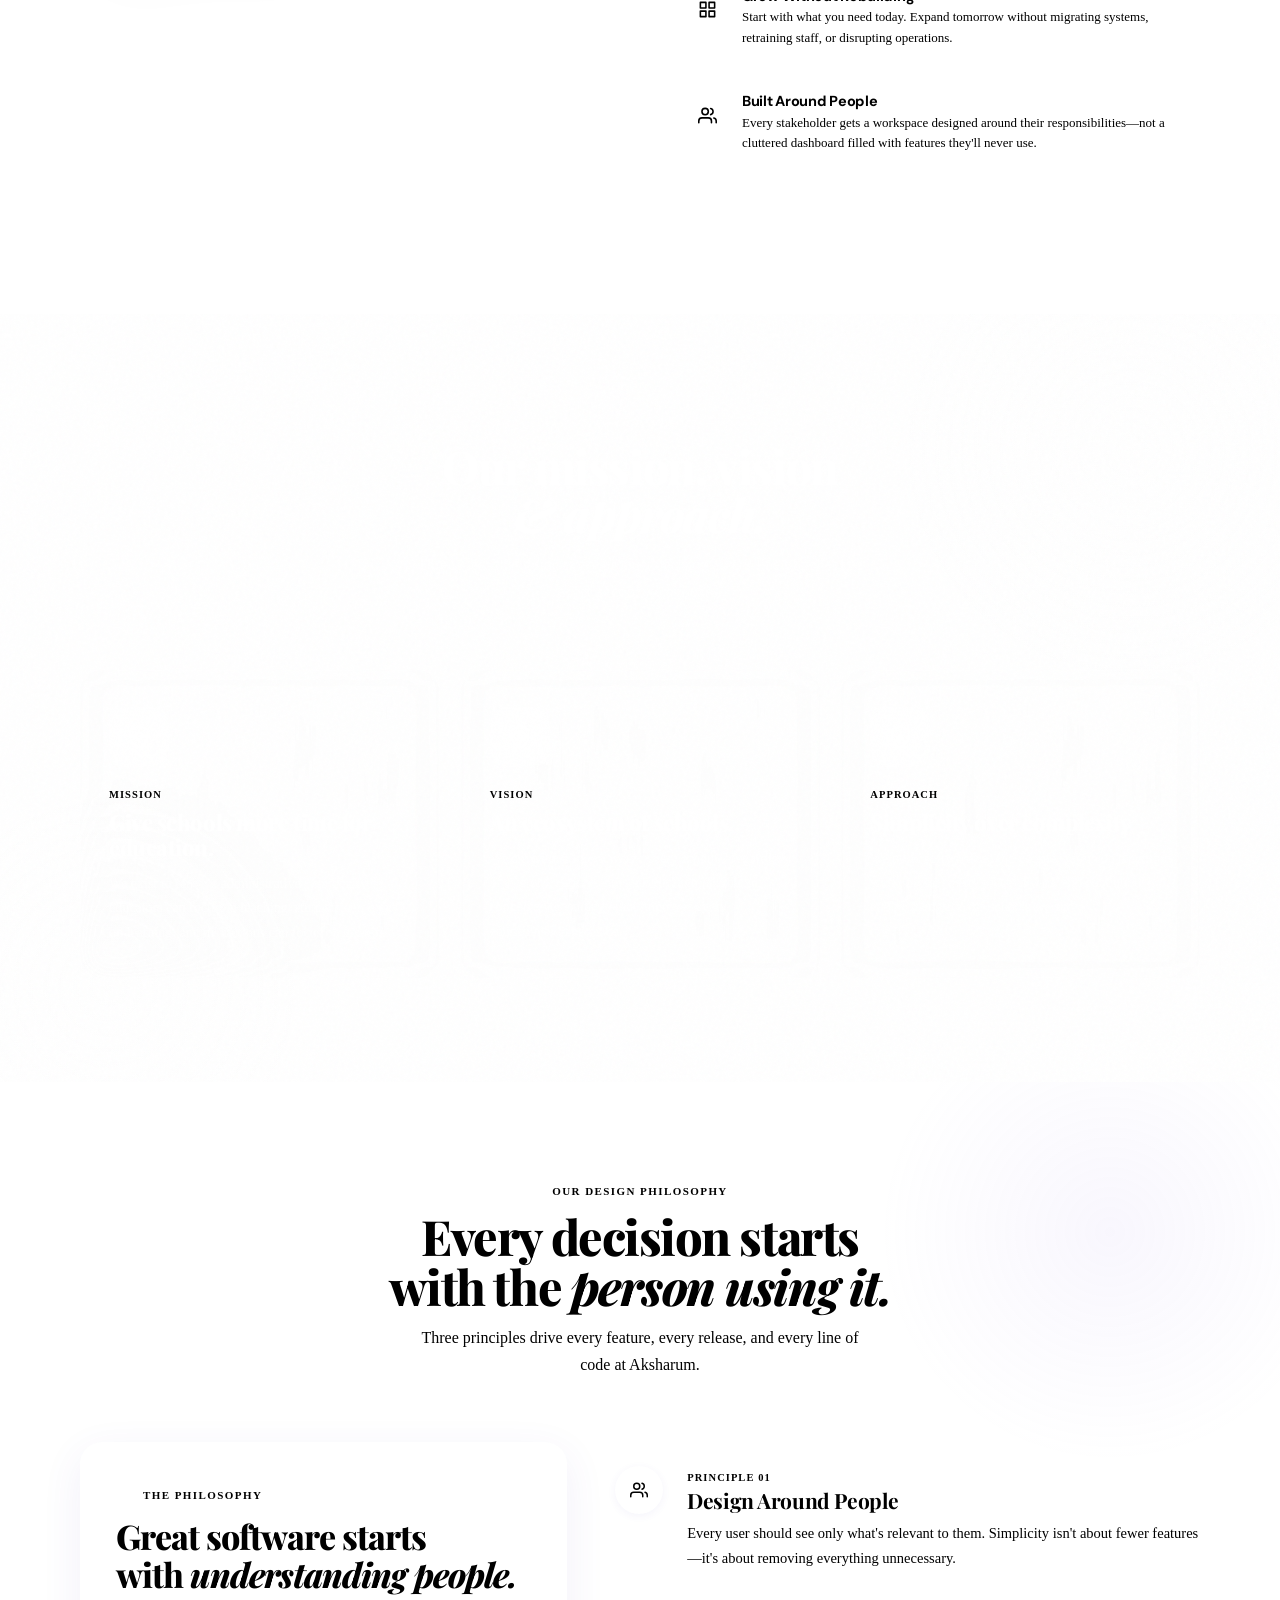
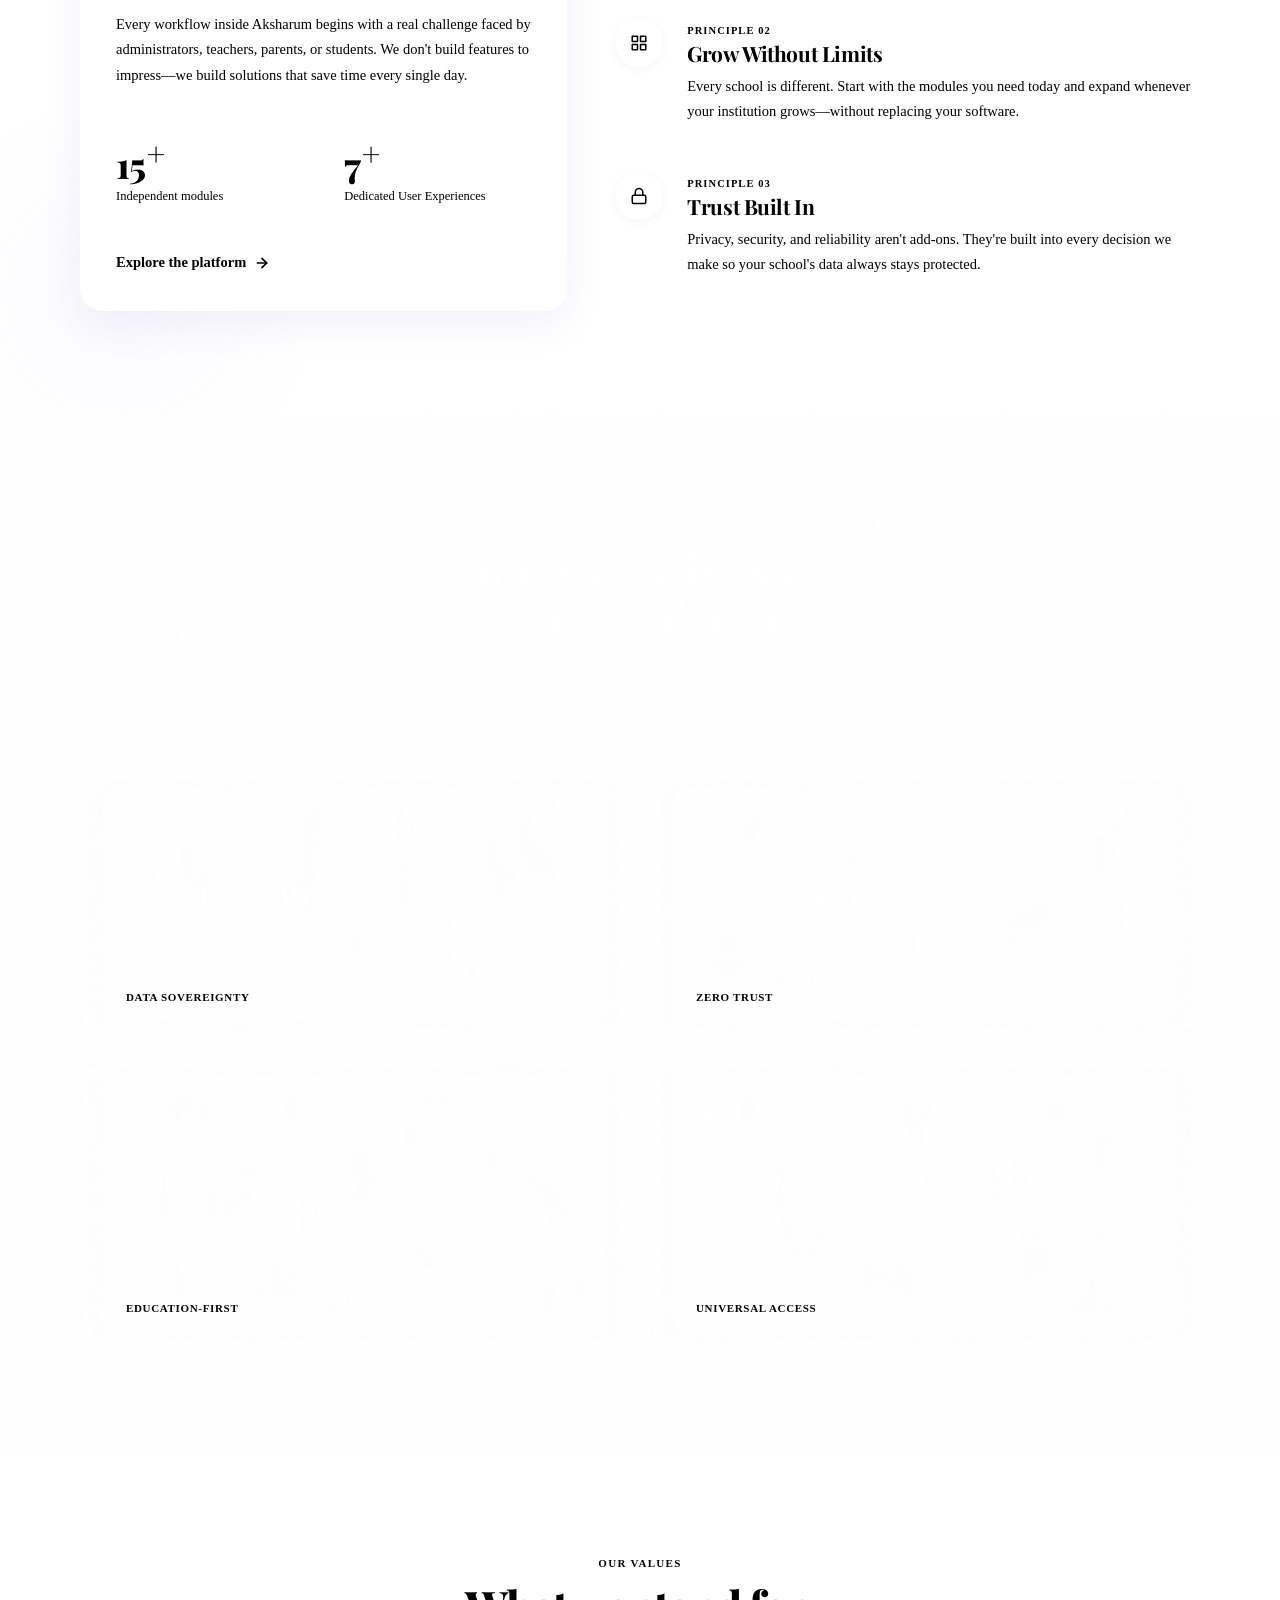
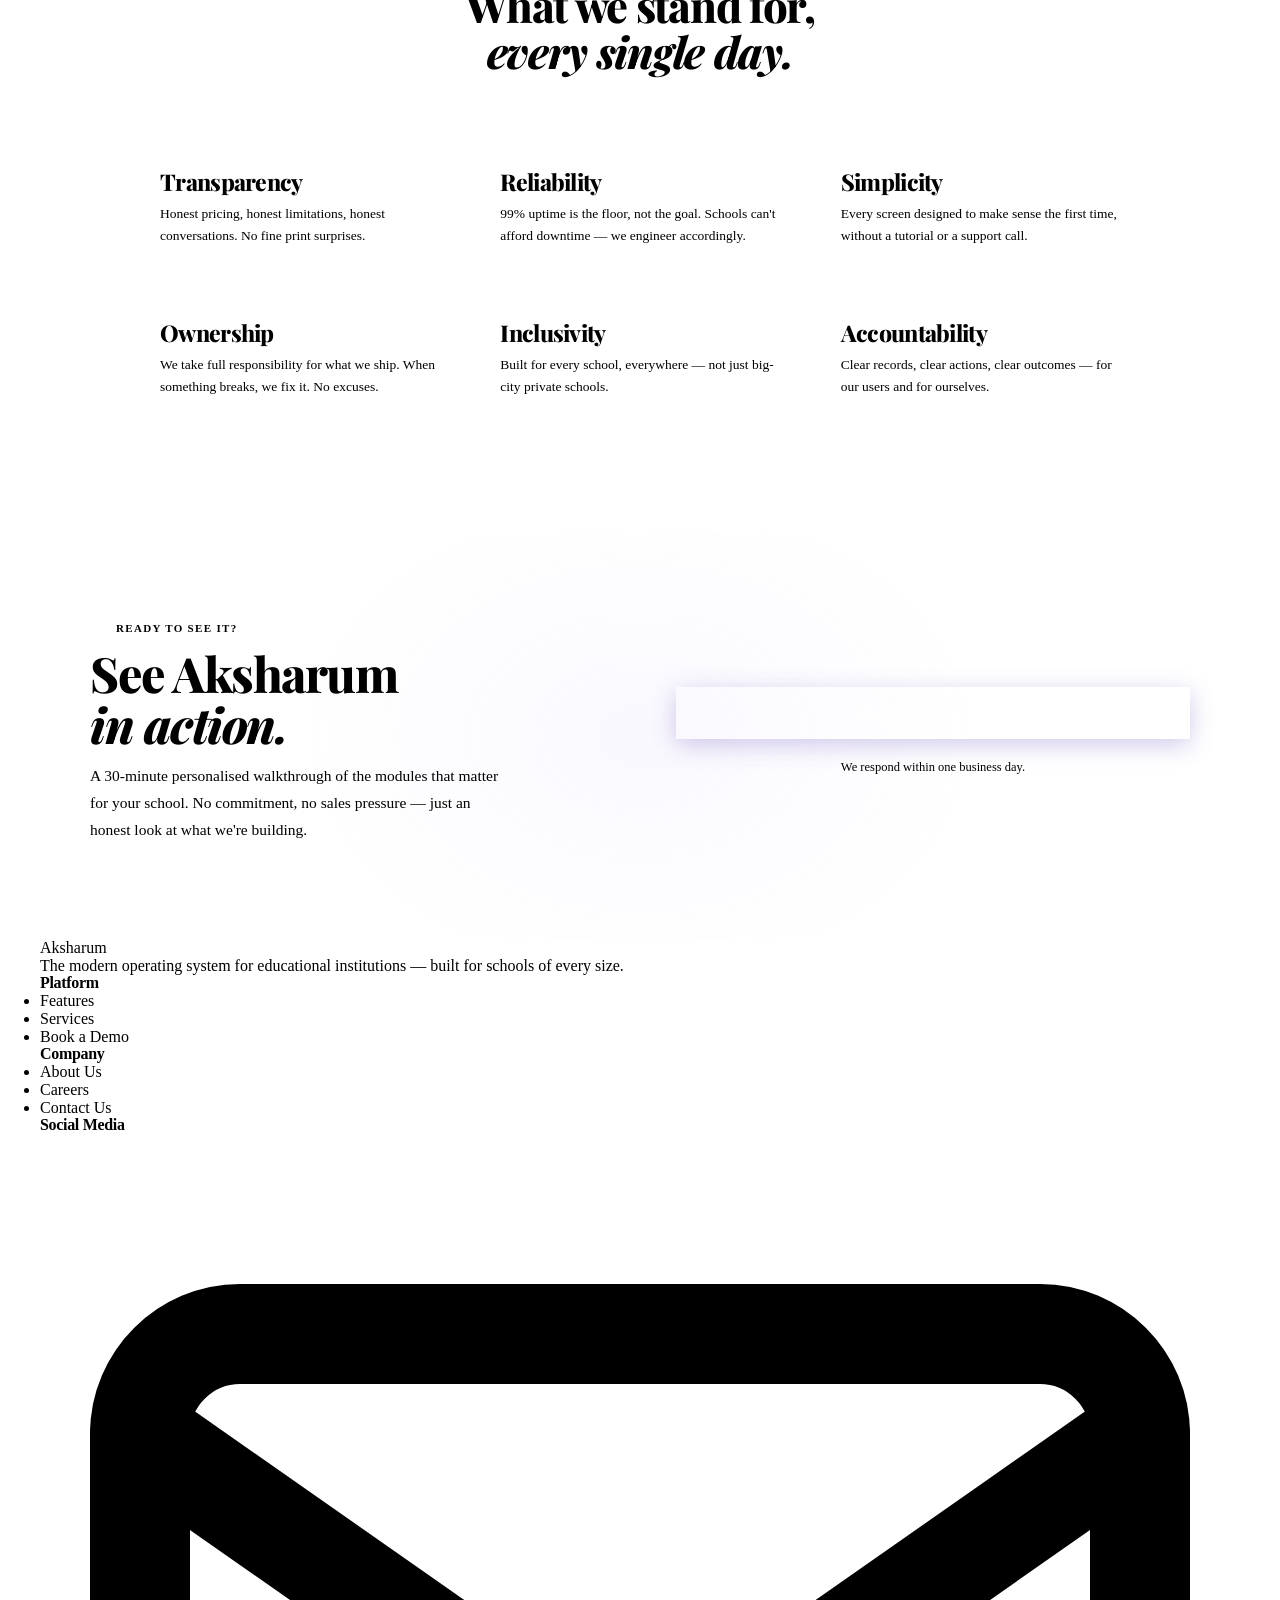
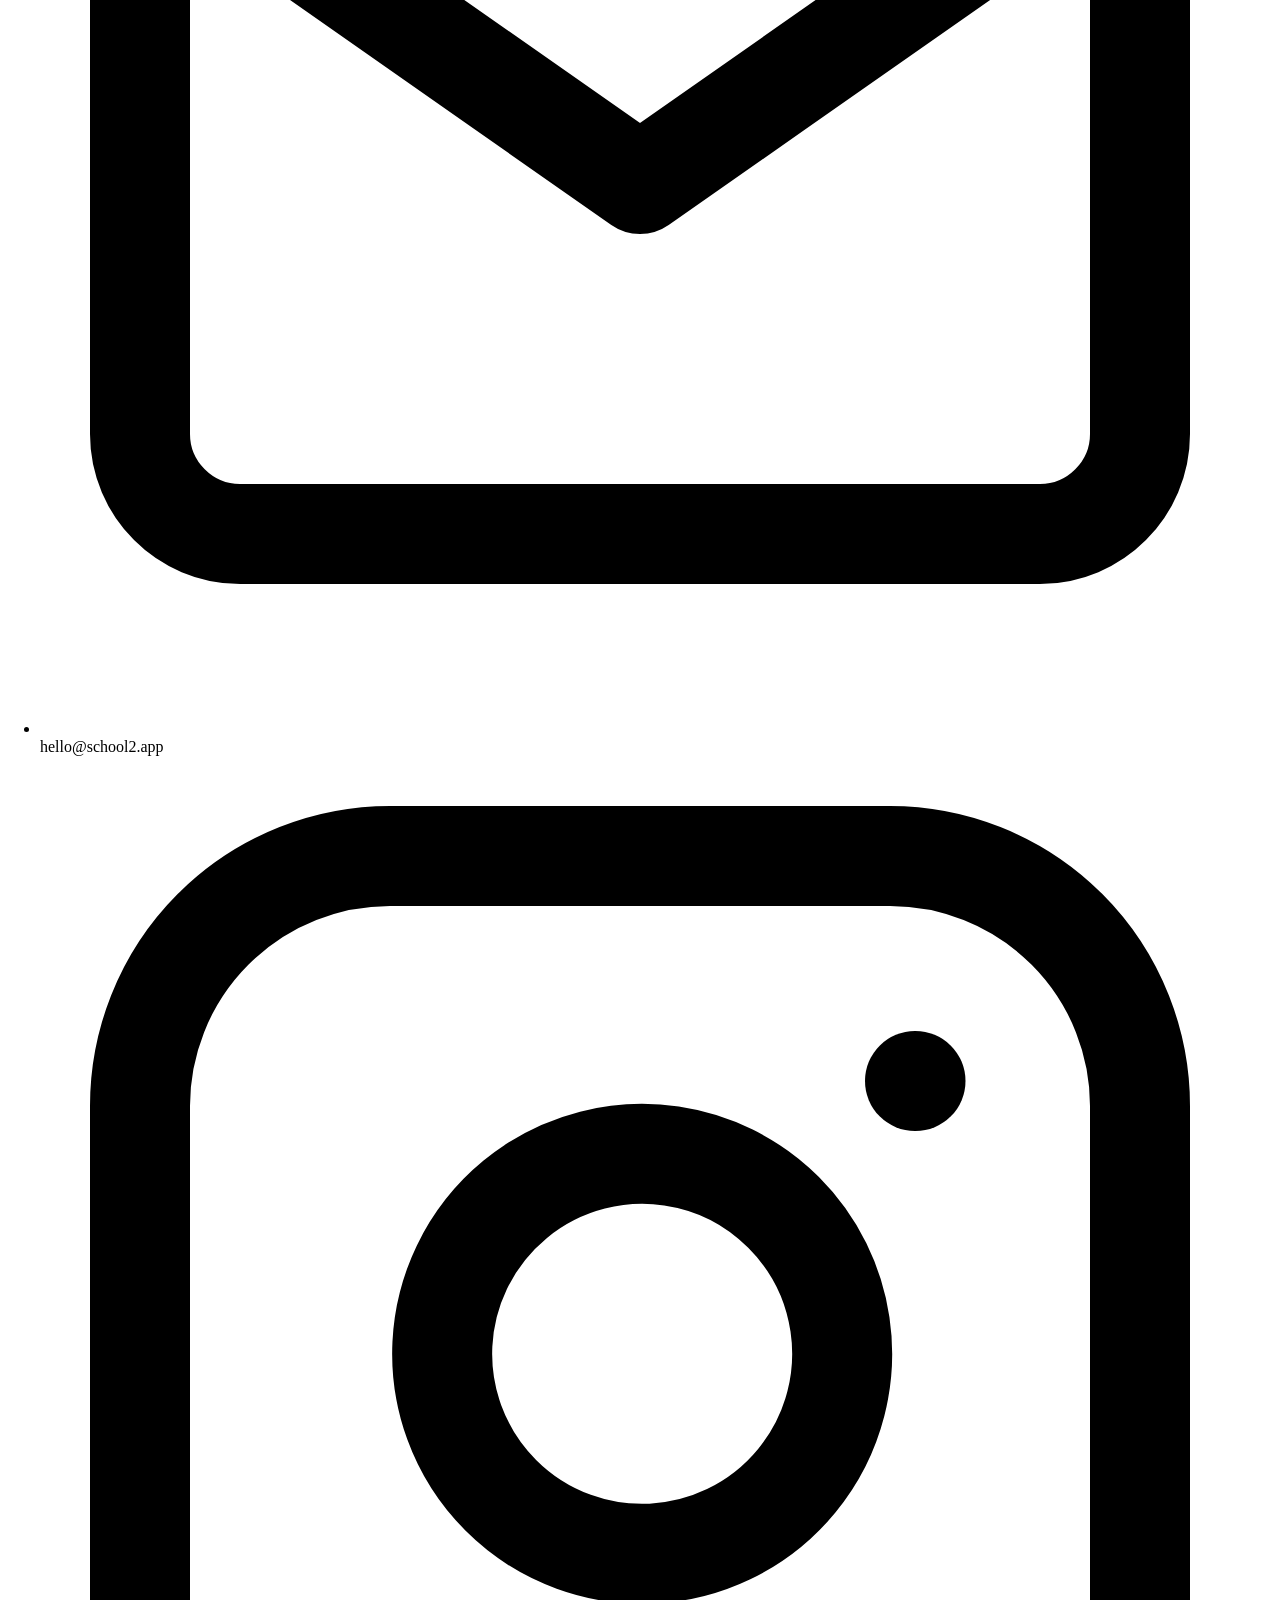
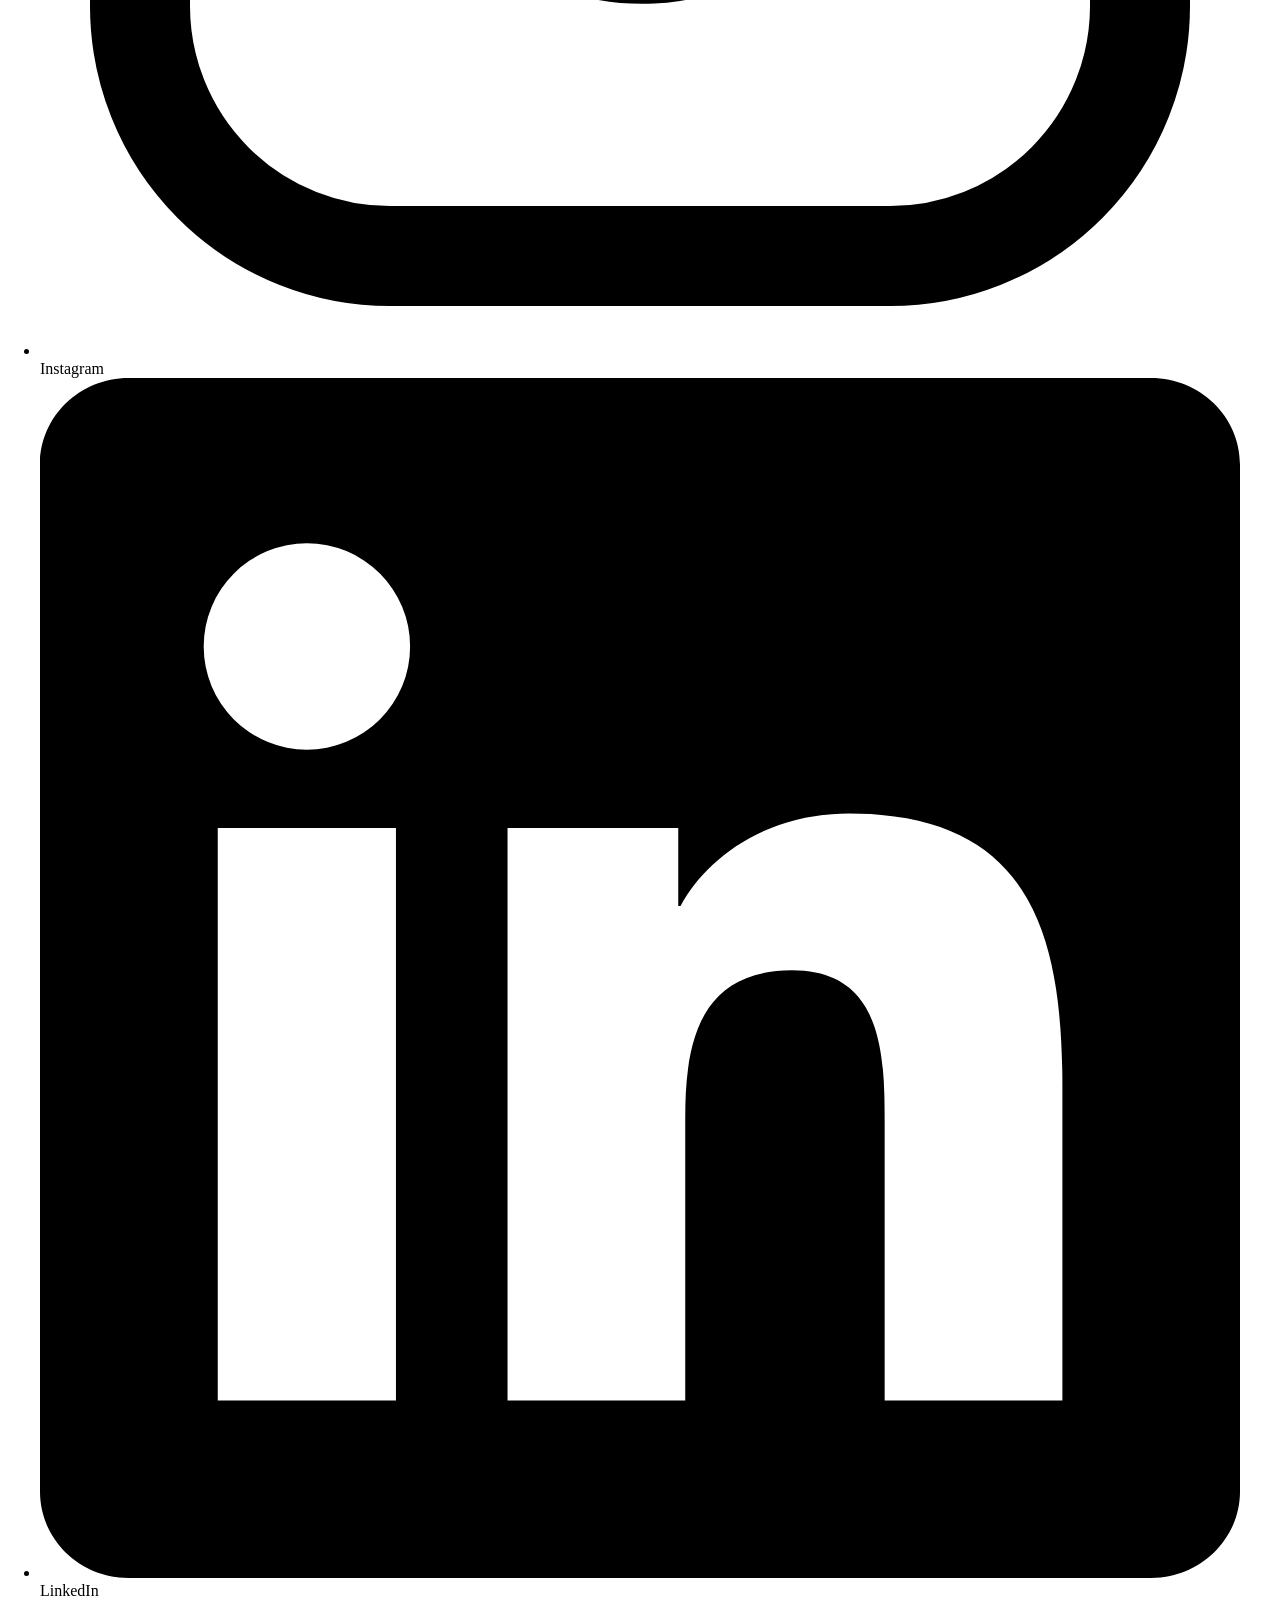
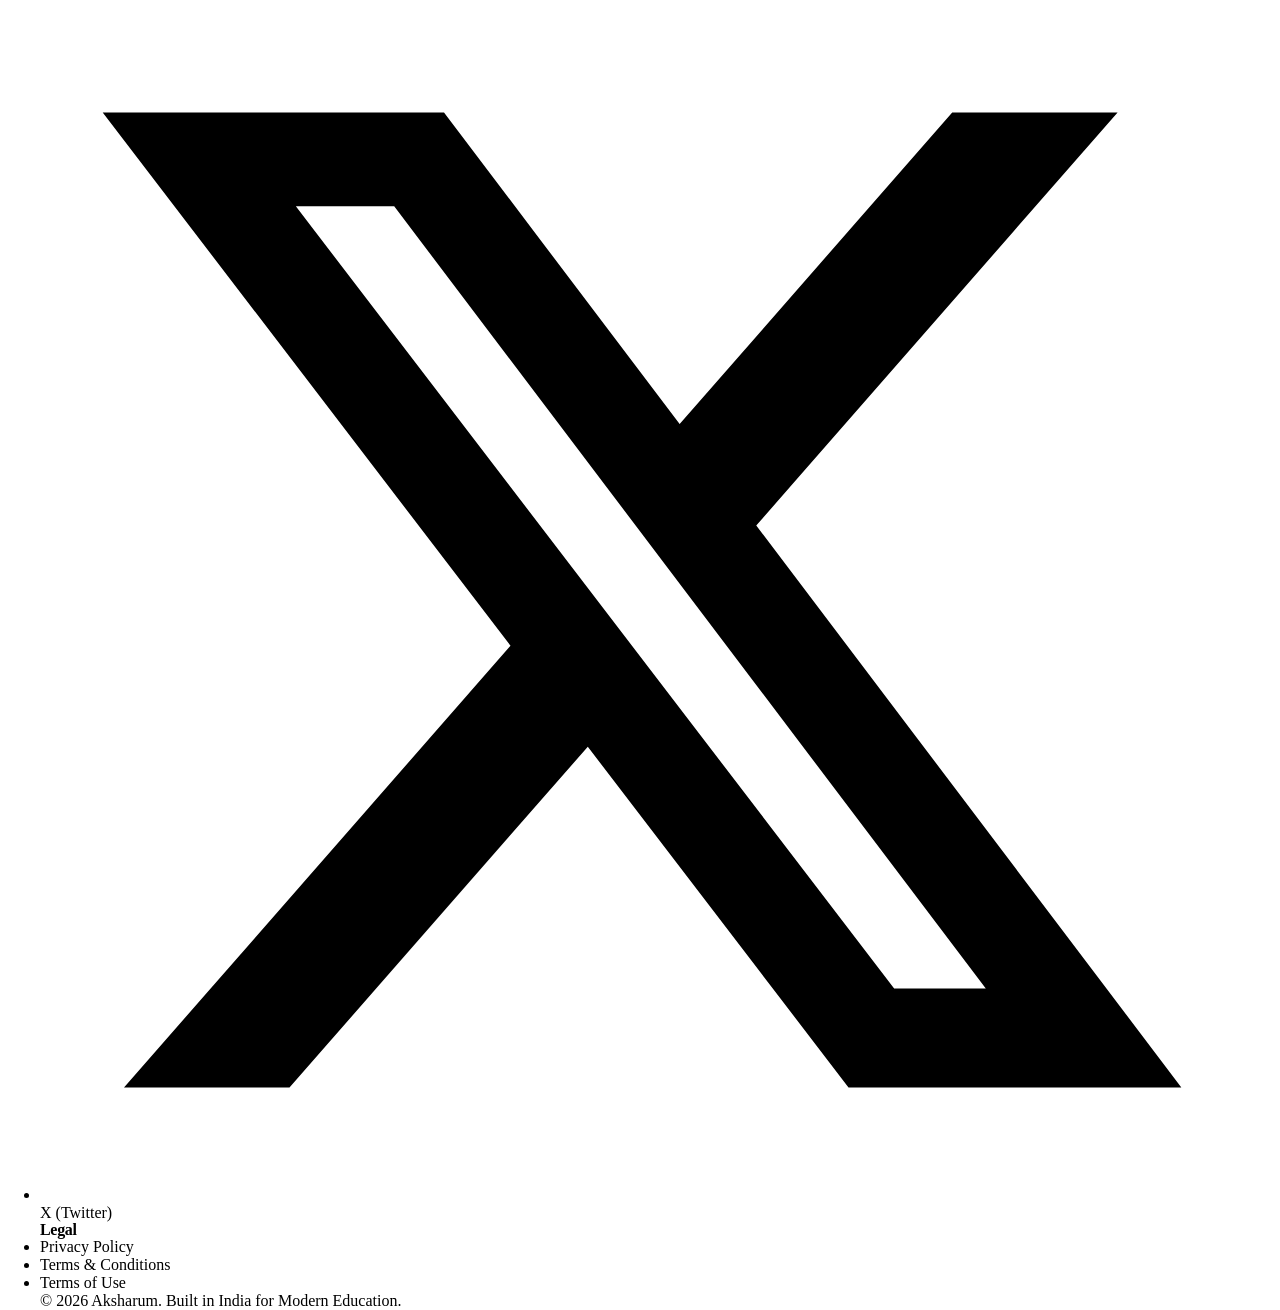
==== commit 36e358ea: "refactor: remove liquid glass CSS and update HTML structure for improved styling - Deleted liquid-gl" ====
--- a/about.html
+++ b/about.html
@@ -6,8 +6,13 @@
 <title>About — Aksharum</title>
 <link rel="preconnect" href="https://fonts.googleapis.com">
 <link href="https://fonts.googleapis.com/css2?family=Playfair+Display:ital,wght@0,400;0,600;0,700;0,800;1,400;1,600;1,700&family=DM+Sans:ital,opsz,wght@0,9..40,300;0,9..40,400;0,9..40,500;0,9..40,600;0,9..40,700;1,9..40,400&display=swap" rel="stylesheet">
+<link rel="preconnect" href="https://fonts.googleapis.com">
+<link rel="preconnect" href="https://fonts.gstatic.com" crossorigin>
+<link href="https://fonts.googleapis.com/css2?family=DynaPuff:wght@400..700&family=Secular+One&display=swap" rel="stylesheet">
+<link rel="stylesheet" href="css/variables.css">
+<link rel="stylesheet" href="css/base.css">
+<link rel="stylesheet" href="css/components.css">
 <link rel="stylesheet" href="css/about.css">
-<link rel="stylesheet" href="css/liquid-glass.css">
 <script src="js/page-transitions.js" defer></script>
 <script src="https://cdnjs.cloudflare.com/ajax/libs/gsap/3.12.5/gsap.min.js"></script>
 <script src="https://cdnjs.cloudflare.com/ajax/libs/gsap/3.12.5/ScrollTrigger.min.js"></script>
@@ -26,25 +31,29 @@
 </head>
 <body>
 
-<!-- ════════════════════════════════════════════
-     NAV — replace your existing <nav id="nav">...</nav> with this entire block
-     ════════════════════════════════════════════ -->
-<nav id="nav" style="background: linear-gradient(
-    180deg, 
-    var(--nav-bg-start) 0%, 
-    var(--nav-bg-middle) 50%, 
-    var(--nav-bg-end) 100%
-  );">
+<nav id="nav">
   <div class="nw">
-    <a href="index.html" class="logo">
+    <!-- <a href="index.html" class="logo">
       <div class="lbox">
         <svg viewBox="0 0 24 24" fill="none" stroke="currentColor" stroke-width="2.5" stroke-linecap="round" stroke-linejoin="round">
           <path d="M22 10v6M2 10l10-5 10 5-10 5z"/>
           <path d="M6 12v5c3 3 9 3 12 0v-5"/>
         </svg>
       </div>
-      <span class="logo-accent">Aksharum</span>
-    </a>
+        
+      <span class="logo-accent" style="font-family: 'Secular One', system-ui !important;">Aksharum</span>
+    </a> -->
+
+        <a href="index.html" class="logo">
+          <!-- Light theme image -->
+          <img src="Aksharum_P.png" alt="Aksharum Logo" class="logo-img logo-light" style="height: 50px;">
+        
+          <!-- Dark theme image -->
+          <img src="Aksharum_W.png" alt="Aksharum Logo" class="logo-img logo-dark" style="height: 50px;">
+        
+          <span class="logo-accent" style="font-family: 'Secular One', system-ui !important;">Aksharum</span>
+        </a>
+
 
     <!-- desktop links -->
     <ul class="nlinks">
@@ -80,10 +89,12 @@
 
 
     <!-- hamburger -->
-    <button class="nav-toggle" id="navToggle" aria-label="Open menu" aria-expanded="false">
-      <span></span>
-      <span></span>
-      <span></span>
+    <button class="nav-toggle" id="navToggle" aria-label="Open menu" aria-expanded="false" style="justify-content: center; align-items:center">
+      <svg xmlns="http://www.w3.org/2000/svg" viewBox="0 0 24 24" width="24" height="24" fill="none" stroke="currentColor" stroke-width="2" stroke-linecap="round" stroke-linejoin="round">
+  <line x1="4" y1="12" x2="20" y2="12"></line>
+  <line x1="4" y1="6" x2="20" y2="6"></line>
+  <line x1="4" y1="18" x2="20" y2="18"></line>
+</svg>
     </button>
   </div>
 
@@ -216,6 +227,17 @@
   </div>
 </section>
 
+
+
+
+
+
+
+
+
+
+<!-- ############################################################################################# -->
+
 <!-- ══ MISSION VISION APPROACH ══ -->
 <section class="mva-sec" id="mvaSec">
   <div class="mva-glow1"></div><div class="mva-glow2"></div>
@@ -229,36 +251,67 @@
       <div class="mva-card" id="mvaC0">
         <div class="mva-card-spot"></div>
         <div class="mva-watermark"><svg viewBox="0 0 24 24" fill="none" stroke="currentColor" stroke-width="1"><path d="M12 22s8-4 8-10V5l-8-3-8 3v7c0 6 8 10 8 10z"/></svg></div>
-        <div class="mva-ico"><svg viewBox="0 0 24 24" fill="none" stroke="currentColor" stroke-width="2" stroke-linecap="round" stroke-linejoin="round"><path d="M12 22s8-4 8-10V5l-8-3-8 3v7c0 6 8 10 8 10z"/></svg></div>
+        <div class="mva-ico">
+<svg viewBox="0 0 24 24" fill="none" stroke="currentColor" stroke-width="2" stroke-linecap="round" stroke-linejoin="round">
+  <!-- Outer Shield -->
+  <path d="M12 22s8-4 8-10V5l-8-3-8 3v7c0 6 8 10 8 10z"/>
+  <!-- Mission Crosshair/Target -->
+  <circle cx="12" cy="11" r="3"/>
+  <line x1="12" y1="5" x2="12" y2="7"/>
+  <line x1="12" y1="15" x2="12" y2="17"/>
+  <line x1="6" y1="11" x2="8" y2="11"/>
+  <line x1="16" y1="11" x2="18" y2="11"/>
+</svg>        </div>
         <div class="mva-tag">Mission</div>
-        <h3>Give every school infrastructure it deserves</h3>
-        <p>To give every Indian school — regardless of size, city, or budget — the tools to run with clarity, transparency, and dignity. No school left behind.</p>
+        <h3>Give schools more time for education.</h3>
+        <p>We exist to remove administrative complexity so educators can focus on teaching, students can focus on learning, and institutions can focus on growth.</p>
       </div>
       <div class="mva-card" id="mvaC1">
         <div class="mva-card-spot"></div>
         <div class="mva-watermark"><svg viewBox="0 0 24 24" fill="none" stroke="currentColor" stroke-width="1"><circle cx="12" cy="12" r="10"/><line x1="2" y1="12" x2="22" y2="12"/><path d="M12 2a15.3 15.3 0 014 10 15.3 15.3 0 01-4 10 15.3 15.3 0 01-4-10 15.3 15.3 0 014-10z"/></svg></div>
-        <div class="mva-ico"><svg viewBox="0 0 24 24" fill="none" stroke="currentColor" stroke-width="2" stroke-linecap="round" stroke-linejoin="round"><circle cx="12" cy="12" r="10"/><line x1="2" y1="12" x2="22" y2="12"/><path d="M12 2a15.3 15.3 0 014 10 15.3 15.3 0 01-4 10 15.3 15.3 0 01-4-10 15.3 15.3 0 014-10z"/></svg></div>
+        <div class="mva-ico">
+<svg viewBox="0 0 24 24" fill="none" stroke="currentColor" stroke-width="2" stroke-linecap="round" stroke-linejoin="round">
+  <!-- Outer Shield -->
+  <path d="M12 22s8-4 8-10V5l-8-3-8 3v7c0 6 8 10 8 10z"/>
+  <!-- Vision Eye -->
+  <path d="M6 11c2-3 4.5-4.5 6-4.5s4.5 1.5 6 4.5c-2 3-4.5 4.5-6 4.5s-4.5-1.5-6-4.5z"/>
+  <circle cx="12" cy="11" r="1.5"/>
+</svg>
+        </div>
         <div class="mva-tag">Vision</div>
-        <h3>A fully connected school ecosystem across India</h3>
-        <p>A future where every Indian school is digitally connected. Parents informed in real time. Teachers freed from paperwork. Decisions driven by data, not guesswork.</p>
+        <h3>An ecosystem of schools</h3>
+        <p>We envision a future where every school—regardless of size or location—operates through intelligent, connected technology that improves every educational experience.</p>
       </div>
       <div class="mva-card" id="mvaC2">
         <div class="mva-card-spot"></div>
         <div class="mva-watermark"><svg viewBox="0 0 24 24" fill="none" stroke="currentColor" stroke-width="1"><polyline points="22 12 18 12 15 21 9 3 6 12 2 12"/></svg></div>
-        <div class="mva-ico"><svg viewBox="0 0 24 24" fill="none" stroke="currentColor" stroke-width="2" stroke-linecap="round" stroke-linejoin="round"><polyline points="22 12 18 12 15 21 9 3 6 12 2 12"/></svg></div>
+        <div class="mva-ico">
+<svg viewBox="0 0 24 24" fill="none" stroke="currentColor" stroke-width="2" stroke-linecap="round" stroke-linejoin="round">
+  <!-- Outer Shield -->
+  <path d="M12 22s8-4 8-10V5l-8-3-8 3v7c0 6 8 10 8 10z"/>
+  <!-- Approach Upward Arrow/Path -->
+  <polyline points="9 13 12 10 15 13"/>
+  <polyline points="7 17 12 12 17 17"/>
+  <line x1="12" y1="10" x2="12" y2="17"/>
+</svg>
+</div>
         <div class="mva-tag">Approach</div>
-        <h3>Role-first. Modular. Isolated by architecture</h3>
-        <p>Every feature starts with the person using it. Every module is optional. Every school is an isolated tenant. These aren't features — they're principles every decision is made against.</p>
-      </div>
-    </div>
-  </div>
-</section>
+        <h3>Simplicity over complexity</h3>
+        <p>We build software around people, automate repetitive work, protect every piece of data, and continuously evolve alongside the schools we serve.</p>
+      </div>
+    </div>
+  </div>
+</section>
+
+
+
+<!-- ########################################################################################################### -->
 
 <!-- ══ HOW WE BUILT IT ══ -->
 <section class="hwb-sec" id="hwbSec">
   <div class="hwb-inner">
     <div class="hwb-hd" id="hwbHd">
-      <div class="hwb-ey">How We Built It</div>
+      <div class="hwb-ey">OUR DESIGN PHILOSOPHY</div>
       <h2>Every decision starts<br>with the <em>person using it.</em></h2>
       <p>Three principles drive every feature, every release, and every line of code at Aksharum.</p>
     </div>
@@ -268,17 +321,18 @@
       <div class="hwb-left" id="hwbLeft">
         <div class="hwb-left-card">
           <div class="hwb-left-ey">The Philosophy</div>
-          <h3>We built the platform<br>schools <em>actually needed.</em></h3>
-          <p>Not the one investors wanted. Not the one competitors copied. The one that makes a teacher's 7 AM easier, a parent's week calmer, and an admin's month sane.</p>
+          <h3>Great software starts<br> with  <em>understanding people.</em></h3>
+          <p>Every workflow inside Aksharum begins with a real challenge faced by administrators, teachers, parents, or students. We don't build features to impress—we build solutions that save time every single day.</p>
           <div class="hwb-stat-block">
             <div class="hwb-stat">
-              <div class="hwb-stat-num">13<span>+</span></div>
+              <div class="hwb-stat-num">15<span style="font-size: xx-large; font-weight: 1000;">+</span></div>
               <div class="hwb-stat-lbl">Independent modules</div>
             </div>
             <div class="hwb-stat-divider"></div>
             <div class="hwb-stat">
-              <div class="hwb-stat-num">5</div>
-              <div class="hwb-stat-lbl">Role-aware views</div>
+              <div class="hwb-stat-num">7<span style="font-size: xx-large; font-weight: 1000;">+</span></div>
+              <div class="hwb-stat-lbl">Dedicated User Experiences
+</div>
             </div>
           </div>
           <a href="index.html#featuresSec" class="hwb-link">
@@ -298,8 +352,8 @@
           </div>
           <div class="hwb-content">
             <div class="hwb-label">Principle 01</div>
-            <h4>Role-first, always</h4>
-            <p>Every feature begins with one question: who will use this, and what do they actually need? The answer shapes everything — from the database schema to the button label.</p>
+            <h4>Design Around People</h4>
+            <p>Every user should see only what's relevant to them. Simplicity isn't about fewer features—it's about removing everything unnecessary.</p>
           </div>
         </div>
 
@@ -309,8 +363,8 @@
           </div>
           <div class="hwb-content">
             <div class="hwb-label">Principle 02</div>
-            <h4>Modular by conviction</h4>
-            <p>Schools are different. A 60-student rural school has nothing in common with a 4,000-student urban campus. We built 13 independent modules so each school can compose exactly the platform it needs.</p>
+            <h4>Grow Without Limits</h4>
+            <p>Every school is different. Start with the modules you need today and expand whenever your institution grows—without replacing your software.</p>
           </div>
         </div>
 
@@ -320,15 +374,18 @@
           </div>
           <div class="hwb-content">
             <div class="hwb-label">Principle 03</div>
-            <h4>Isolated by architecture</h4>
-            <p>Privacy isn't a feature you toggle on. Every school runs in its own isolated tenant. Every API route validates school identity server-side. Your data never touches another institution — not by policy, by code.</p>
-          </div>
-        </div>
-
-      </div>
-    </div>
-  </div>
-</section>
+            <h4>Trust Built In</h4>
+            <p>Privacy, security, and reliability aren't add-ons. They're built into every decision we make so your school's data always stays protected.</p>
+          </div>
+        </div>
+
+      </div>
+    </div>
+  </div>
+</section>
+
+
+<!-- ########################################################################################### -->
 
 <!-- ══ THINGS WE WON'T COMPROMISE ON ══ -->
 <section class="twco-sec" id="twcoSec">
@@ -336,18 +393,26 @@
     <div class="twco-hd" id="twcoHd">
       <div class="twco-ey">Non-Negotiables</div>
       <h2>Things we will <em>never</em><br>compromise on.</h2>
-      <p>Four commitments that every decision at Aksharum is held against — without exception.</p>
+      <p>Technology will change. Schools will evolve. Aksharum will grow. These four commitments won't.</p>
     </div>
     <div class="twco-grid">
 
       <div class="twco-card" id="tc0">
         <div class="twco-card-inner">
           <div class="twco-ico">
-            <svg viewBox="0 0 24 24" fill="none" stroke="currentColor" stroke-width="2" stroke-linecap="round" stroke-linejoin="round"><path d="M12 22s8-4 8-10V5l-8-3-8 3v7c0 6 8 10 8 10z"/></svg>
-          </div>
-          <div class="twco-num">01</div>
+<svg viewBox="0 0 24 24" fill="none" stroke="currentColor" stroke-width="2" stroke-linecap="round" stroke-linejoin="round">
+  <!-- Outer Shield -->
+  <path d="M12 22s8-4 8-10V5l-8-3-8 3v7c0 6 8 10 8 10z"/>
+  <!-- Trust Interlocking Motif -->
+  <path d="M9 13a2.5 2.5 0 0 1 0-5h2"/>
+  <path d="M15 10a2.5 2.5 0 0 1 0 5h-2"/>
+  <line x1="10.5" y1="11.5" x2="13.5" y2="11.5"/>
+</svg>
+
+</div>
+          <div class="twco-num">Trust - 01 </div>
           <h3>Your data is yours. Always.</h3>
-          <p>No analytics sold. No data shared with third parties. No exceptions. What happens in your school stays in your school — guaranteed by architecture, not just policy.</p>
+          <p>Your school's information should never become someone else's business. We protect it, isolate it, and give access only to the people your institution authorizes.</p>
           <div class="twco-tag">Data Sovereignty</div>
         </div>
       </div>
@@ -355,11 +420,16 @@
       <div class="twco-card" id="tc1">
         <div class="twco-card-inner">
           <div class="twco-ico">
-            <svg viewBox="0 0 24 24" fill="none" stroke="currentColor" stroke-width="2" stroke-linecap="round" stroke-linejoin="round"><rect x="3" y="11" width="18" height="11" rx="2" ry="2"/><path d="M7 11V7a5 5 0 0110 0v4"/></svg>
-          </div>
-          <div class="twco-num">02</div>
-          <h3>Security is not a feature.</h3>
-          <p>Every route validated server-side. Every action logged. Role enforcement lives in the API — not the front-end. There are no shortcuts, no workarounds, no "we'll fix it later."</p>
+<svg viewBox="0 0 24 24" fill="none" stroke="currentColor" stroke-width="2" stroke-linecap="round" stroke-linejoin="round">
+  <!-- Outer Shield -->
+  <path d="M12 22s8-4 8-10V5l-8-3-8 3v7c0 6 8 10 8 10z"/>
+  <!-- Simplicity Core Star -->
+  <path d="M12 7c0 2 2 4 4 4-2 0-4 2-4 4 0-2-2-4-4-4 2 0 4-2 4-4z"/>
+</svg>
+          </div>
+          <div class="twco-num">Simplicity - 02 </div>
+          <h3>Technology should feel invisible.</h3>
+          <p>No complicated manuals. No unnecessary steps. No software that gets in the way. Aksharum should feel natural from the first day—and effortless every day after.</p>
           <div class="twco-tag">Zero Trust</div>
         </div>
       </div>
@@ -367,12 +437,18 @@
       <div class="twco-card" id="tc2">
         <div class="twco-card-inner">
           <div class="twco-ico">
-            <svg viewBox="0 0 24 24" fill="none" stroke="currentColor" stroke-width="2" stroke-linecap="round" stroke-linejoin="round"><circle cx="12" cy="12" r="10"/><line x1="12" y1="8" x2="12" y2="12"/><line x1="12" y1="16" x2="12.01" y2="16"/></svg>
-          </div>
-          <div class="twco-num">03</div>
-          <h3>Simplicity is non-negotiable.</h3>
-          <p>If a teacher needs a manual to mark attendance, we failed. If a parent can't find their child's results in three taps, we failed. Ease of use isn't UX polish — it's our core obligation.</p>
-          <div class="twco-tag">Human-First</div>
+<svg viewBox="0 0 24 24" fill="none" stroke="currentColor" stroke-width="2" stroke-linecap="round" stroke-linejoin="round">
+  <!-- Outer Shield -->
+  <path d="M12 22s8-4 8-10V5l-8-3-8 3v7c0 6 8 10 8 10z"/>
+  <!-- Time Clock Mechanism -->
+  <circle cx="12" cy="11" r="4"/>
+  <polyline points="12 9 12 11 14 12"/>
+</svg>
+          </div>
+          <div class="twco-num">Time - 03</div>
+          <h3>Give time back to educators</h3>
+          <p>Every workflow we build must reduce work—not create more of it. If technology adds another task, another spreadsheet, or another layer of complexity, it has failed.</p>
+          <div class="twco-tag">Education-First</div>
         </div>
       </div>
 
@@ -381,9 +457,9 @@
           <div class="twco-ico">
             <svg viewBox="0 0 24 24" fill="none" stroke="currentColor" stroke-width="2" stroke-linecap="round" stroke-linejoin="round"><circle cx="12" cy="12" r="10"/><line x1="2" y1="12" x2="22" y2="12"/><path d="M12 2a15.3 15.3 0 014 10 15.3 15.3 0 01-4 10 15.3 15.3 0 01-4-10 15.3 15.3 0 014-10z"/></svg>
           </div>
-          <div class="twco-num">04</div>
+          <div class="twco-num">Access - 04</div>
           <h3>No school left behind.</h3>
-          <p>50 students or 5,000 — the same platform, the same quality, the same respect. We don't build tiers. We don't have "enterprise" features. Every school gets everything Aksharum has to offer.</p>
+          <p>Great technology shouldn't belong only to institutions with the biggest budgets. We build for schools of different sizes, locations, and realities—without compromising the quality of the experience.</p>
           <div class="twco-tag">Universal Access</div>
         </div>
       </div>
--- a/css/base.css
+++ b/css/base.css
@@ -0,0 +1,84 @@
+/* ════════════════════════════════════════════════════════════════════════
+   AKSHARUM — BASE / GLOBAL LAYER
+   Resets, typography, the vibrant "aurora" background environment glass
+   surfaces refract against, and cross-page utilities (scroll-reveal, page
+   transitions). Loaded AFTER variables.css, BEFORE components.css.
+   ════════════════════════════════════════════════════════════════════════ */
+
+*,*::before,*::after{box-sizing:border-box;margin:0;padding:0}
+html{scroll-behavior:smooth}
+
+body{
+  font-family:var(--font-body);
+  background:var(--bg);
+  color:var(--ink2);
+  -webkit-font-smoothing:antialiased;
+  min-height:100vh;
+  display:flex;flex-direction:column;
+  overflow-x:hidden;
+  position:relative;
+}
+
+/* ── Aurora background environment ──────────────────────────────────────
+   A fixed, full-viewport gradient mesh behind every page. Opaque section
+   backgrounds (hero, white panels, footer) sit on top of it as usual; it
+   shows through anywhere a section is transparent and behind every glass
+   surface (nav, drawer, floating cards), giving backdrop-filter something
+   colorful to refract instead of flat white. */
+body::before{
+  content:'';
+  position:fixed;inset:0;
+  z-index:-1;
+  background:var(--aurora);
+  background-attachment:fixed;
+  animation:auroraDrift 28s ease-in-out infinite alternate;
+}
+@keyframes auroraDrift{
+  0%{background-position:0% 0%}
+  100%{background-position:2% 3%}
+}
+@media (prefers-reduced-motion:reduce){
+  body::before{animation:none}
+}
+
+h1,h2,h3,h4{font-family:var(--font-display);color:var(--ink);letter-spacing:-.02em;line-height:1.05}
+p{line-height:1.65}
+a{color:inherit;text-decoration:none}
+button{font-family:inherit;cursor:pointer;border:none;background:none}
+img{max-width:100%;display:block}
+input,select,textarea{font-family:var(--font-body);color:inherit}
+
+/* Visible, consistent keyboard focus ring everywhere (WCAG) */
+a:focus-visible,button:focus-visible,input:focus-visible,select:focus-visible,
+textarea:focus-visible,[tabindex]:focus-visible{
+  outline:2.5px solid var(--p500);
+  outline-offset:2px;
+  border-radius:var(--r);
+}
+
+/* ── Scroll-reveal utility (shared by every page's IntersectionObserver) ── */
+.sr{opacity:0;transform:translateY(28px);transition:opacity .7s ease,transform .7s ease}
+.sr.v{opacity:1;transform:none}
+.sd1{transition-delay:.1s}.sd2{transition-delay:.2s}.sd3{transition-delay:.3s}.sd4{transition-delay:.4s}
+
+/* ── Cross-page fade transition (driven by js/page-transitions.js) ─────── */
+@media (prefers-reduced-motion:no-preference){
+  @keyframes pageIn{from{opacity:0}to{opacity:1}}
+  body{animation:pageIn .34s ease both}
+  body.page-leave{animation:none;opacity:0;transition:opacity .16s ease}
+}
+
+/* ── Global text-selection + scrollbar polish ───────────────────────────── */
+::selection{background:var(--p300);color:var(--p900)}
+::-webkit-scrollbar{width:11px;height:11px}
+::-webkit-scrollbar-track{background:var(--p50)}
+::-webkit-scrollbar-thumb{background:var(--p300);border-radius:var(--rpill);border:3px solid var(--p50)}
+::-webkit-scrollbar-thumb:hover{background:var(--p500)}
+
+@media print{
+  body::before{display:none}
+  a{color:#000!important;text-decoration:underline}
+}
+@media (forced-colors:active){
+  body::before{display:none}
+}
--- a/css/about.css
+++ b/css/about.css
@@ -1,45 +1,8 @@
-:root{
-  --p50:#faf8ff;--p100:#f1ecff;--p200:#e5dcff;--p300:#d0c0fa;
-  --p400:#b8a4f0;--p500:#9d83e6;--p600:#7c5fd6;--p700:#5d3fb8;
-  --p800:#3f2885;--p900:#251552;
-  --ink:#1a1230;--ink2:#4a4063;--ink3:#7a7095;
-  --bg:#fff;--line:#ece6fb;
-  --r:12px;--rlg:20px;--rpill:999px;
-  --sh:0 2px 12px rgba(93,63,184,.08);
-  --sh-md:0 8px 32px rgba(93,63,184,.12);
-  --sh-lg:0 24px 64px rgba(93,63,184,.15);
-
-    --nav-bg-start: #FFFFFF;
-  --nav-bg-middle: #EDE9FE;
-  --nav-bg-end: #e2d9ff;
-}
-*,*::before,*::after{box-sizing:border-box;margin:0;padding:0}
-html{scroll-behavior:smooth}
-body{font-family:'DM Sans',sans-serif;background:#fff;color:var(--ink2);-webkit-font-smoothing:antialiased;overflow-x:hidden}
-h1,h2,h3,h4{font-family:'Playfair Display',serif;color:var(--ink);letter-spacing:-.02em;line-height:1.05}
-a{color:inherit;text-decoration:none}
-button{font-family:inherit;cursor:pointer;border:none;background:none}
-
-/* ══ NAV ══ */
-nav{position:sticky;top:0;z-index:200;background:rgba(255,255,255,.92);backdrop-filter:blur(20px);-webkit-backdrop-filter:blur(20px);border-bottom:1px solid transparent;transition:border-color .3s,box-shadow .3s}
-nav.scrolled{border-color:var(--line);box-shadow:0 2px 20px rgba(93,63,184,.07)}
-.nw{max-width:1200px;margin:0 auto;padding:0 48px;display:flex;align-items:center;justify-content:space-between;height:66px;gap:16px}
-.logo{display:flex;align-items:center;gap:10px;font-family:'Playfair Display',serif;font-weight:700;font-size:19px;letter-spacing:-.02em;color:var(--ink)}
-.lbox{width:34px;height:34px;border-radius:9px;background:var(--p700);display:grid;place-items:center;box-shadow:0 3px 10px rgba(93,63,184,.28)}
-.lbox svg{width:18px;height:18px;color:#fff}
-.logo-accent{color:var(--p600)}
-.nlinks{display:flex;gap:2px;list-style:none}
-.nlinks a{display:block;padding:7px 14px;font-size:14px;font-weight:500;color:var(--ink2);border-radius:var(--rpill);transition:color .2s,background .2s}
-.nlinks a:hover{color:var(--ink);background:var(--p50)}
-.nlinks a.active{color:var(--p700);background:var(--p100);font-weight:600}
-.nright{display:flex;align-items:center;gap:10px}
-.n-demo{padding:9px 20px;font-size:14px;font-weight:600;background:var(--p700);color:#fff;border-radius:var(--rpill);display:inline-flex;align-items:center;gap:6px;transition:all .25s;cursor:pointer;letter-spacing:-.01em}
-.n-demo svg{width:13px;height:13px;transition:transform .25s}
-.n-demo:hover{background:var(--p800);transform:translateY(-1px);box-shadow:0 5px 16px rgba(93,63,184,.3)}
-.n-demo:hover svg{transform:translateX(3px)}
+/* Design tokens: variables.css. Resets/typography: base.css.
+   Nav/footer/drawer/buttons: components.css. This file = page layout only. */
 
 /* ══ ABOUT HERO ══ */
-.about-hero{position:relative;background:#f8f6ff;padding:50px 0 120px;overflow:hidden;min-height:calc(100vh - 66px);display:flex;align-items:center}
+.about-hero{position:relative;background:#f8f6ff;padding:50px 0 120px;overflow:hidden;min-height:calc(100vh - 68px);display:flex;align-items:center}
 .bg-orb{position:absolute;border-radius:50%;pointer-events:none;filter:blur(2px)}
 .bg-orb-left{left:-180px;top:18%;width:520px;height:520px;background:radial-gradient(circle,rgba(124,95,214,.1) 0%,transparent 65%);animation:orbDriftA 22s ease-in-out infinite}
 .bg-orb-right{right:-160px;top:42%;width:560px;height:560px;background:radial-gradient(circle,rgba(93,63,184,.08) 0%,transparent 65%);animation:orbDriftB 26s ease-in-out infinite}
@@ -376,21 +339,6 @@
   .abv-grid{grid-template-columns:1fr}
 }
 
-/* ══ FOOTER ══ */
-footer{background:var(--p900);position:relative;overflow:hidden;padding:48px 0 0}
-.fw{max-width:1200px;margin:0 auto;padding:0 48px;position:relative;z-index:1}
-.f-top{padding-bottom:28px;border-bottom:1px solid rgba(255,255,255,.08);margin-bottom:36px}
-.f-brand-name{font-family:'Playfair Display',serif;font-size:22px;font-weight:800;color:#fff;letter-spacing:-.02em;margin-bottom:6px}
-.f-brand-name span{color:var(--p400)}
-.f-tagline{font-size:13px;font-weight:400;color:rgba(255,255,255,.35);max-width:400px;line-height:1.5}
-.fgrid{display:grid;grid-template-columns:repeat(4,1fr);gap:28px;margin-bottom:40px}
-.fcol h4{font-family:'DM Sans',sans-serif;font-size:10.5px;font-weight:700;text-transform:uppercase;letter-spacing:.12em;color:var(--p400);margin-bottom:16px}
-.fcol ul{list-style:none;display:flex;flex-direction:column;gap:11px}
-.fcol li a{font-size:13.5px;color:rgba(255,255,255,.5);display:flex;align-items:center;gap:8px;transition:color .2s}
-.fcol li a:hover{color:#fff}
-.fcol li a svg{width:14px;height:14px;flex-shrink:0;color:var(--p500)}
-.fbot{padding:20px 0;border-top:1px solid rgba(255,255,255,.08);font-size:12.5px;color:rgba(255,255,255,.28);text-align:center}
-
 @media(max-width:1024px){.fgrid{grid-template-columns:1fr 1fr}}
 @media(max-width:720px){.nlinks{display:none}.nw,.fw{padding-left:20px;padding-right:20px}.about-hero{padding:64px 0 100px;min-height:auto}.fgrid{grid-template-columns:1fr;gap:24px}}
 
@@ -420,209 +368,6 @@
 .mva-card p {
   position: relative;
   z-index: 2;
-}
-
-
-/* ==========================================================================
-   MOBILE DRAWER STYLES
-   ========================================================================== */
-
-.nav-toggle {
-  display: none;
-  width: 42px;
-  height: 42px;
-  border-radius: 999px;
-  background: var(--p100);
-  border: 1px solid var(--line);
-  align-items: center;
-  justify-content: center;
-  flex-direction: column;
-  gap: 5px;
-  cursor: pointer;
-  transition: background .25s ease, transform .25s ease, box-shadow .25s ease;
-  flex-shrink: 0;
-}
-
-.nav-toggle span {
-  width: 18px;
-  height: 2px;
-  background: var(--p700);
-  border-radius: 999px;
-  transition: transform .25s ease, opacity .25s ease;
-}
-
-.nav-toggle:hover {
-  background: var(--p200);
-  transform: translateY(-1px);
-  box-shadow: 0 6px 16px rgba(93, 63, 184, .14);
-}
-
-.nav-overlay {
-  position: fixed;
-  inset: 0;
-  background: rgba(20, 14, 35, .50);
-  backdrop-filter: blur(7px);
-  -webkit-backdrop-filter: blur(7px);
-  opacity: 0;
-  visibility: hidden;
-  pointer-events: none;
-  transition: opacity .32s ease, visibility .32s ease;
-  z-index: 6000;
-}
-
-.mobile-drawer {
-  position: fixed;
-  top: 0;
-  right: 0;
-  width: min(86vw, 360px);
-  height: 100dvh;
-  background: #fff;
-  border-left: 1px solid rgba(229, 220, 255, .95);
-  box-shadow: -28px 0 80px rgba(20, 14, 35, .24);
-  z-index: 6001;
-  display: flex;
-  flex-direction: column;
-  transform: translateX(105%);
-  opacity: 0;
-  visibility: hidden;
-  pointer-events: none;
-  transition: transform .42s cubic-bezier(.4, 0, .2, 1), opacity .25s ease, visibility .25s ease;
-}
-
-body.nav-lock .nav-overlay {
-  opacity: 1;
-  visibility: visible;
-  pointer-events: auto;
-}
-
-body.nav-lock .mobile-drawer {
-  transform: translateX(0);
-  opacity: 1;
-  visibility: visible;
-  pointer-events: auto;
-}
-
-.drawer-head {
-  height: 76px;
-  padding: 0 18px 0 20px;
-  display: flex;
-  align-items: center;
-  justify-content: space-between;
-  border-bottom: 1px solid var(--line);
-  flex-shrink: 0;
-  background: #fff;
-}
-
-.drawer-logo {
-  display: flex;
-  align-items: center;
-  gap: 10px;
-  font-family: 'Playfair Display', serif;
-  font-size: 19px;
-  font-weight: 800;
-  color: var(--ink);
-}
-
-.drawer-logo span {
-  color: var(--p600);
-}
-
-.drawer-close {
-  width: 42px;
-  height: 42px;
-  border-radius: 999px;
-  background: var(--p100);
-  border: 1px solid var(--line);
-  position: relative;
-  cursor: pointer;
-  transition: background .25s ease, transform .25s ease;
-}
-
-.drawer-close:hover {
-  background: var(--p200);
-  transform: translateY(-1px);
-}
-
-.drawer-close span {
-  position: absolute;
-  left: 50%;
-  top: 50%;
-  width: 18px;
-  height: 2px;
-  background: var(--p700);
-  border-radius: 999px;
-  transform-origin: center;
-}
-
-.drawer-close span:first-child {
-  transform: translate(-50%, -50%) rotate(45deg);
-}
-
-.drawer-close span:last-child {
-  transform: translate(-50%, -50%) rotate(-45deg);
-}
-
-.drawer-links {
-  flex: 1;
-  padding: 34px 18px 24px;
-  display: flex;
-  flex-direction: column;
-  gap: 12px;
-  background: #fff;
-}
-
-.drawer-links a {
-  width: 100%;
-  padding: 15px 18px;
-  border-radius: 16px;
-  font-family: 'DM Sans', sans-serif;
-  font-size: 14px;
-  font-weight: 800;
-  letter-spacing: .09em;
-  text-transform: uppercase;
-  color: var(--ink);
-  border: 1px solid transparent;
-  background: transparent;
-  transition: background .25s ease, color .25s ease, border-color .25s ease, transform .25s ease;
-}
-
-.drawer-links a:hover,
-.drawer-links a.active {
-  background: var(--p100);
-  border-color: var(--p200);
-  color: var(--p700);
-  transform: translateX(3px);
-}
-
-.drawer-bottom {
-  padding: 18px 18px 24px;
-  border-top: 1px solid var(--line);
-  flex-shrink: 0;
-  background: #fff;
-}
-
-.drawer-demo {
-  width: 100%;
-  min-height: 48px;
-  border-radius: 14px;
-  background: var(--p700);
-  color: #fff;
-  display: inline-flex;
-  align-items: center;
-  justify-content: center;
-  font-family: 'DM Sans', sans-serif;
-  font-size: 14px;
-  font-weight: 800;
-  letter-spacing: .04em;
-  text-transform: uppercase;
-  box-shadow: 0 10px 24px rgba(93, 63, 184, .28);
-  transition: background .25s ease, transform .25s ease, box-shadow .25s ease;
-}
-
-.drawer-demo:hover {
-  background: var(--p800);
-  transform: translateY(-1px);
-  box-shadow: 0 14px 32px rgba(93, 63, 184, .34);
 }
 
 
@@ -1344,147 +1089,6 @@
     box-shadow .28s ease;
 }
 
-/* ---------- Dark theme variables ---------- */
-html[data-theme="dark"] {
-  --p50: #171126;
-  --p100: #211735;
-  --p200: #31224f;
-  --p300: #4b3477;
-  --p400: #7455b8;
-  --p500: #9d83e6;
-  --p600: #b69cff;
-  --p700: #c7b3ff;
-  --p800: #ded2ff;
-  --p900: #0f0a1c;
-
-  --ink: #fbf8ff;
-  --ink2: #ded6f3;
-  --ink3: #a99dc2;
-
-  --bg: #0f0a1c;
-  --line: rgba(222, 210, 255, .14);
-
-  --sh: 0 2px 12px rgba(0, 0, 0, .22);
-  --sh-md: 0 8px 32px rgba(0, 0, 0, .28);
-  --sh-lg: 0 24px 64px rgba(0, 0, 0, .35);
-
-  color-scheme: dark;
-}
-
-[data-theme="dark"] {
-  /* Dark mode: transitions from dark background down into your hero section */
-  --nav-bg-start: #0F0E17;
-  --nav-bg-middle: #1B1834;
-  --nav-bg-end: #2a1d58;
-  
-  --nav-text-color: #F0F0F0;
-}
-
-html[data-theme="dark"] body {
-  background: var(--bg);
-  color: var(--ink2);
-}
-
-/* ================================================= */
-/* THEME TOGGLE BUTTON */
-/* Same HTML + JS as Demo page */
-/* ================================================= */
-
-.theme-toggle {
-  width: 40px;
-  height: 40px;
-  border-radius: var(--rpill);
-  border: 1.5px solid var(--line);
-  background: var(--p50);
-  color: var(--ink);
-  display: inline-grid;
-  place-items: center;
-  position: relative;
-  overflow: hidden;
-  flex-shrink: 0;
-  transition: all .28s ease;
-}
-
-.theme-toggle:hover {
-  border-color: var(--p400);
-  background: var(--p100);
-  color: var(--p700);
-  transform: translateY(-1px);
-  box-shadow: 0 8px 22px rgba(93, 63, 184, .14);
-}
-
-.theme-icon {
-  width: 18px;
-  height: 18px;
-  position: absolute;
-  transition:
-    opacity .25s ease,
-    transform .25s ease;
-}
-
-/* Light mode shows moon */
-.theme-sun {
-  opacity: 0;
-  transform: translateY(8px) rotate(-35deg) scale(.75);
-}
-
-.theme-moon {
-  opacity: 1;
-  transform: translateY(0) rotate(0) scale(1);
-}
-
-/* Dark mode shows sun */
-html[data-theme="dark"] .theme-sun {
-  opacity: 1;
-  transform: translateY(0) rotate(0) scale(1);
-}
-
-html[data-theme="dark"] .theme-moon {
-  opacity: 0;
-  transform: translateY(-8px) rotate(35deg) scale(.75);
-}
-
-/* ================================================= */
-/* DARK MODE NAVBAR */
-/* ================================================= */
-
-html[data-theme="dark"] nav {
-  background: rgba(15, 10, 28, .84);
-  border-bottom-color: rgba(222, 210, 255, .1);
-}
-
-html[data-theme="dark"] nav.scrolled {
-  border-color: rgba(222, 210, 255, .14);
-  box-shadow: 0 8px 30px rgba(0, 0, 0, .28);
-}
-
-html[data-theme="dark"] .logo {
-  color: var(--ink);
-}
-
-html[data-theme="dark"] .logo-accent {
-  color: var(--p700);
-}
-
-html[data-theme="dark"] .lbox {
-  background: linear-gradient(135deg, #7c5fd6, #b8a4f0);
-  box-shadow: 0 8px 24px rgba(157, 131, 230, .24);
-}
-
-html[data-theme="dark"] .nlinks a {
-  color: var(--ink2);
-}
-
-html[data-theme="dark"] .nlinks a:hover {
-  background: rgba(255, 255, 255, .06);
-  color: var(--ink);
-}
-
-html[data-theme="dark"] .nlinks a.active {
-  background: rgba(199, 179, 255, .12);
-  color: var(--p700);
-}
-
 html[data-theme="dark"] .n-demo,
 html[data-theme="dark"] .drawer-demo,
 html[data-theme="dark"] .wwa-btn,
@@ -1764,142 +1368,6 @@
   background: rgba(199, 179, 255, .1);
   border-color: rgba(199, 179, 255, .36);
   color: var(--p800);
-}
-
-/* ================================================= */
-/* DARK MODE MOBILE DRAWER */
-/* ================================================= */
-
-html[data-theme="dark"] .nav-toggle {
-  background: rgba(255, 255, 255, .055);
-  border-color: var(--line);
-}
-
-html[data-theme="dark"] .nav-toggle:hover {
-  background: rgba(199, 179, 255, .1);
-}
-
-html[data-theme="dark"] .nav-toggle span {
-  background: var(--p700);
-}
-
-html[data-theme="dark"] .nav-overlay {
-  background: rgba(0, 0, 0, .55);
-}
-
-html[data-theme="dark"] .mobile-drawer {
-  background:
-    radial-gradient(circle at 100% 0%, rgba(157, 131, 230, .14), transparent 32%),
-    #120c20;
-  border-left-color: rgba(222, 210, 255, .12);
-  box-shadow: -28px 0 80px rgba(0, 0, 0, .42);
-}
-
-html[data-theme="dark"] .drawer-head,
-html[data-theme="dark"] .drawer-links,
-html[data-theme="dark"] .drawer-bottom {
-  background: transparent;
-  border-color: var(--line);
-}
-
-html[data-theme="dark"] .drawer-logo {
-  color: var(--ink);
-}
-
-html[data-theme="dark"] .drawer-logo span {
-  color: var(--p700);
-}
-
-html[data-theme="dark"] .drawer-close {
-  background: rgba(255, 255, 255, .055);
-  border-color: var(--line);
-}
-
-html[data-theme="dark"] .drawer-close:hover {
-  background: rgba(199, 179, 255, .1);
-}
-
-html[data-theme="dark"] .drawer-close span {
-  background: var(--p700);
-}
-
-html[data-theme="dark"] .drawer-links a {
-  color: var(--ink2);
-  border-color: rgba(222, 210, 255, .08);
-}
-
-html[data-theme="dark"] .drawer-links a:hover,
-html[data-theme="dark"] .drawer-links a.active {
-  background: rgba(199, 179, 255, .1);
-  border-color: rgba(199, 179, 255, .2);
-  color: var(--p700);
-}
-
-/* Mobile drawer theme button */
-.drawer-theme-toggle {
-  width: 100%;
-  min-height: 46px;
-  padding: 12px 16px;
-  border-radius: var(--rpill);
-  border: 1.5px solid var(--line);
-  background: var(--p50);
-  color: var(--ink);
-  display: flex;
-  align-items: center;
-  justify-content: center;
-  gap: 10px;
-  font-size: 14px;
-  font-weight: 700;
-  margin-bottom: 12px;
-}
-
-.drawer-theme-icon {
-  width: 20px;
-  height: 20px;
-  position: relative;
-  display: inline-grid;
-  place-items: center;
-  flex-shrink: 0;
-}
-
-.drawer-theme-icon .theme-icon {
-  width: 18px;
-  height: 18px;
-}
-
-.drawer-theme-toggle:hover {
-  background: var(--p100);
-  border-color: var(--p400);
-  color: var(--p700);
-}
-
-html[data-theme="dark"] .drawer-theme-toggle {
-  background: rgba(255, 255, 255, .055);
-  border-color: var(--line);
-  color: var(--ink);
-}
-
-html[data-theme="dark"] .drawer-theme-toggle:hover {
-  background: rgba(199, 179, 255, .1);
-  border-color: rgba(199, 179, 255, .32);
-  color: var(--p700);
-}
-
-/* ================================================= */
-/* DARK MODE FOOTER */
-/* ================================================= */
-
-html[data-theme="dark"] footer {
-  background: #0b0714;
-}
-
-html[data-theme="dark"] .f-top,
-html[data-theme="dark"] .fbot {
-  border-color: rgba(255, 255, 255, .08);
-}
-
-html[data-theme="dark"] .f-brand-name span {
-  color: var(--p700);
 }
 
 /* ================================================= */
